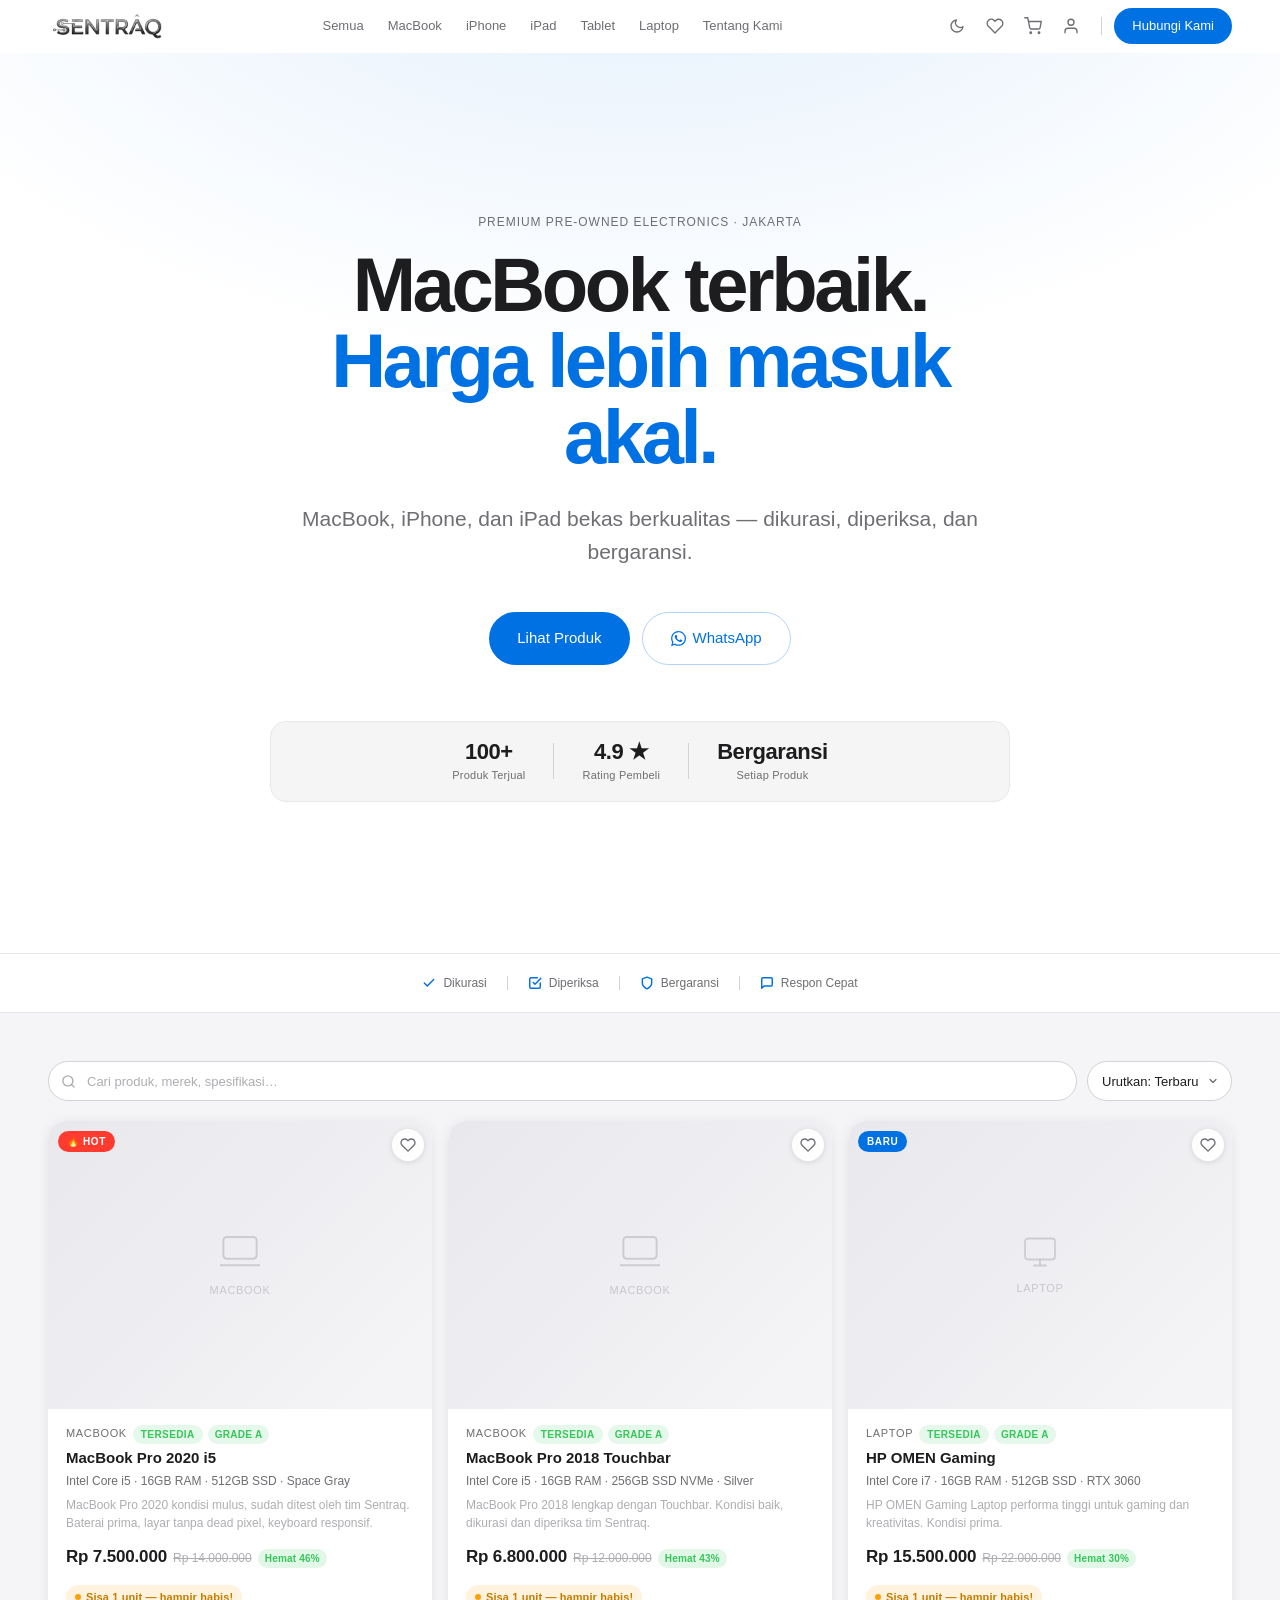
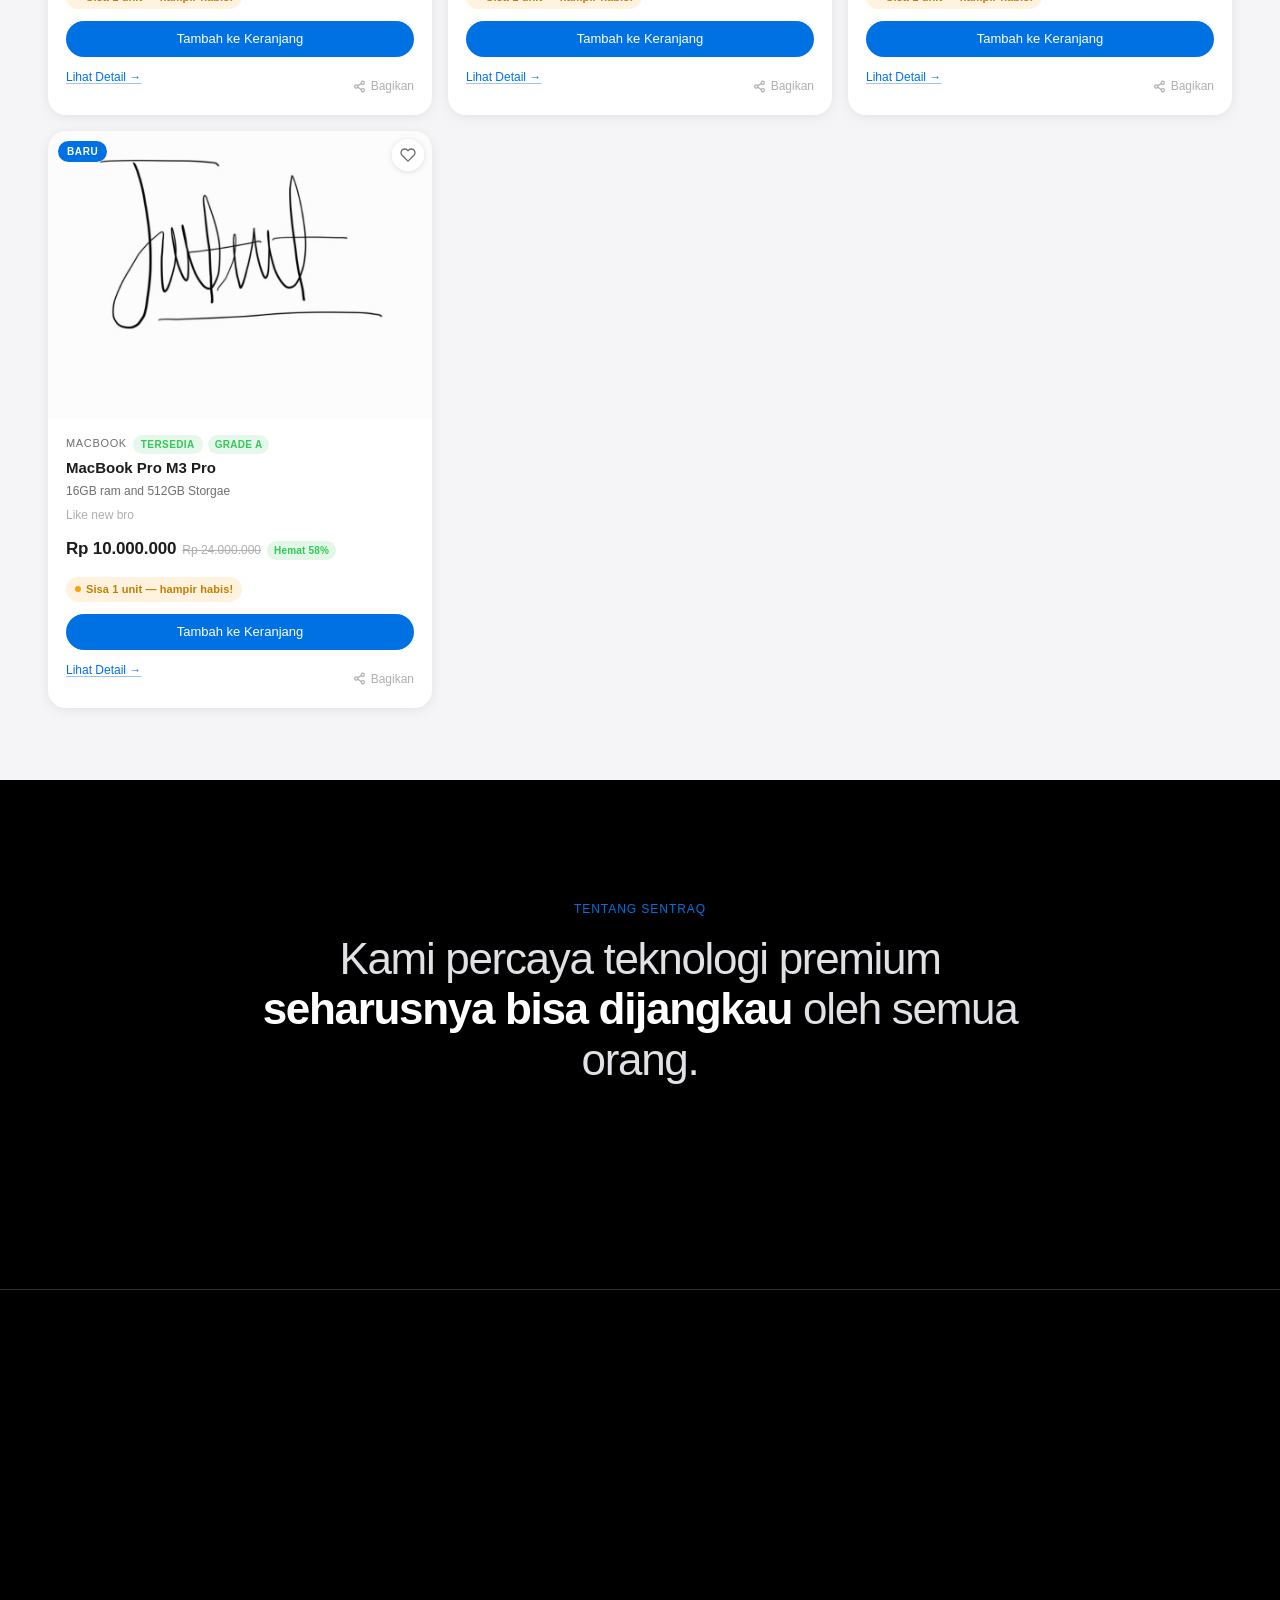
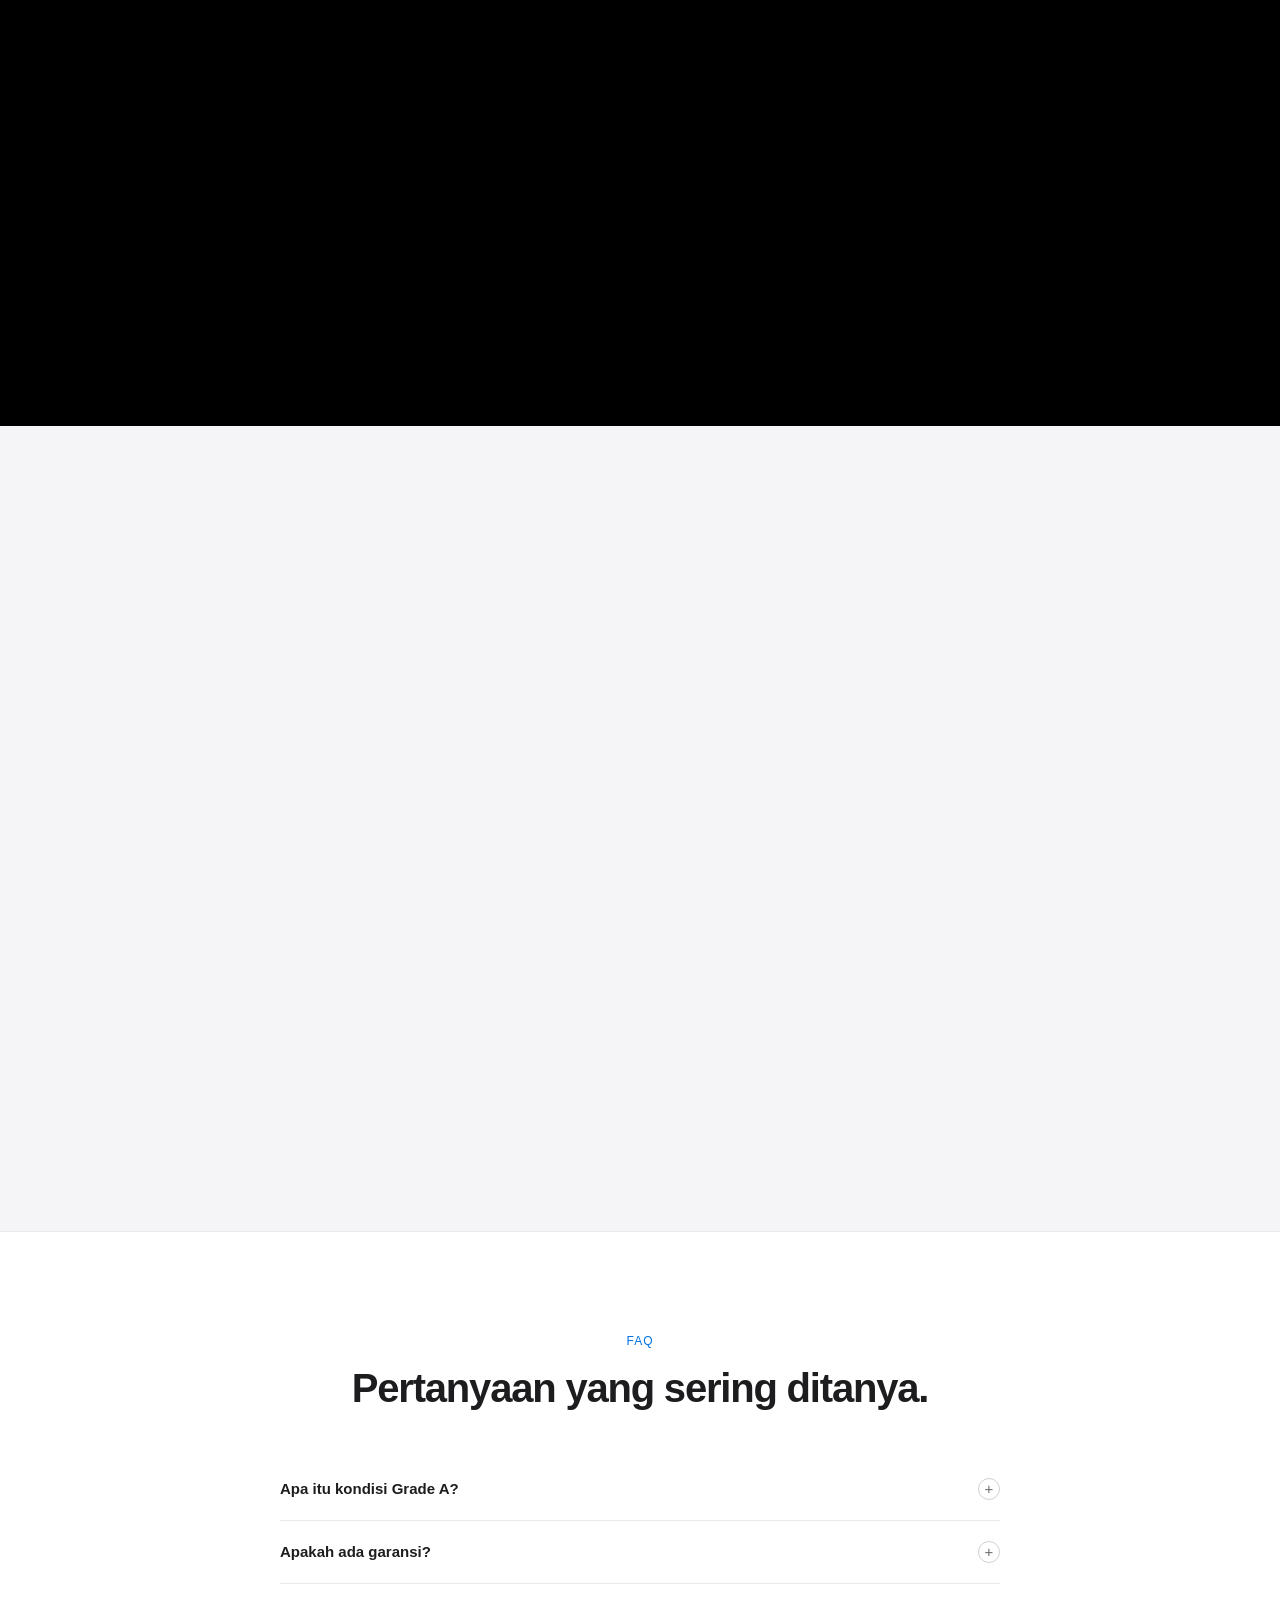
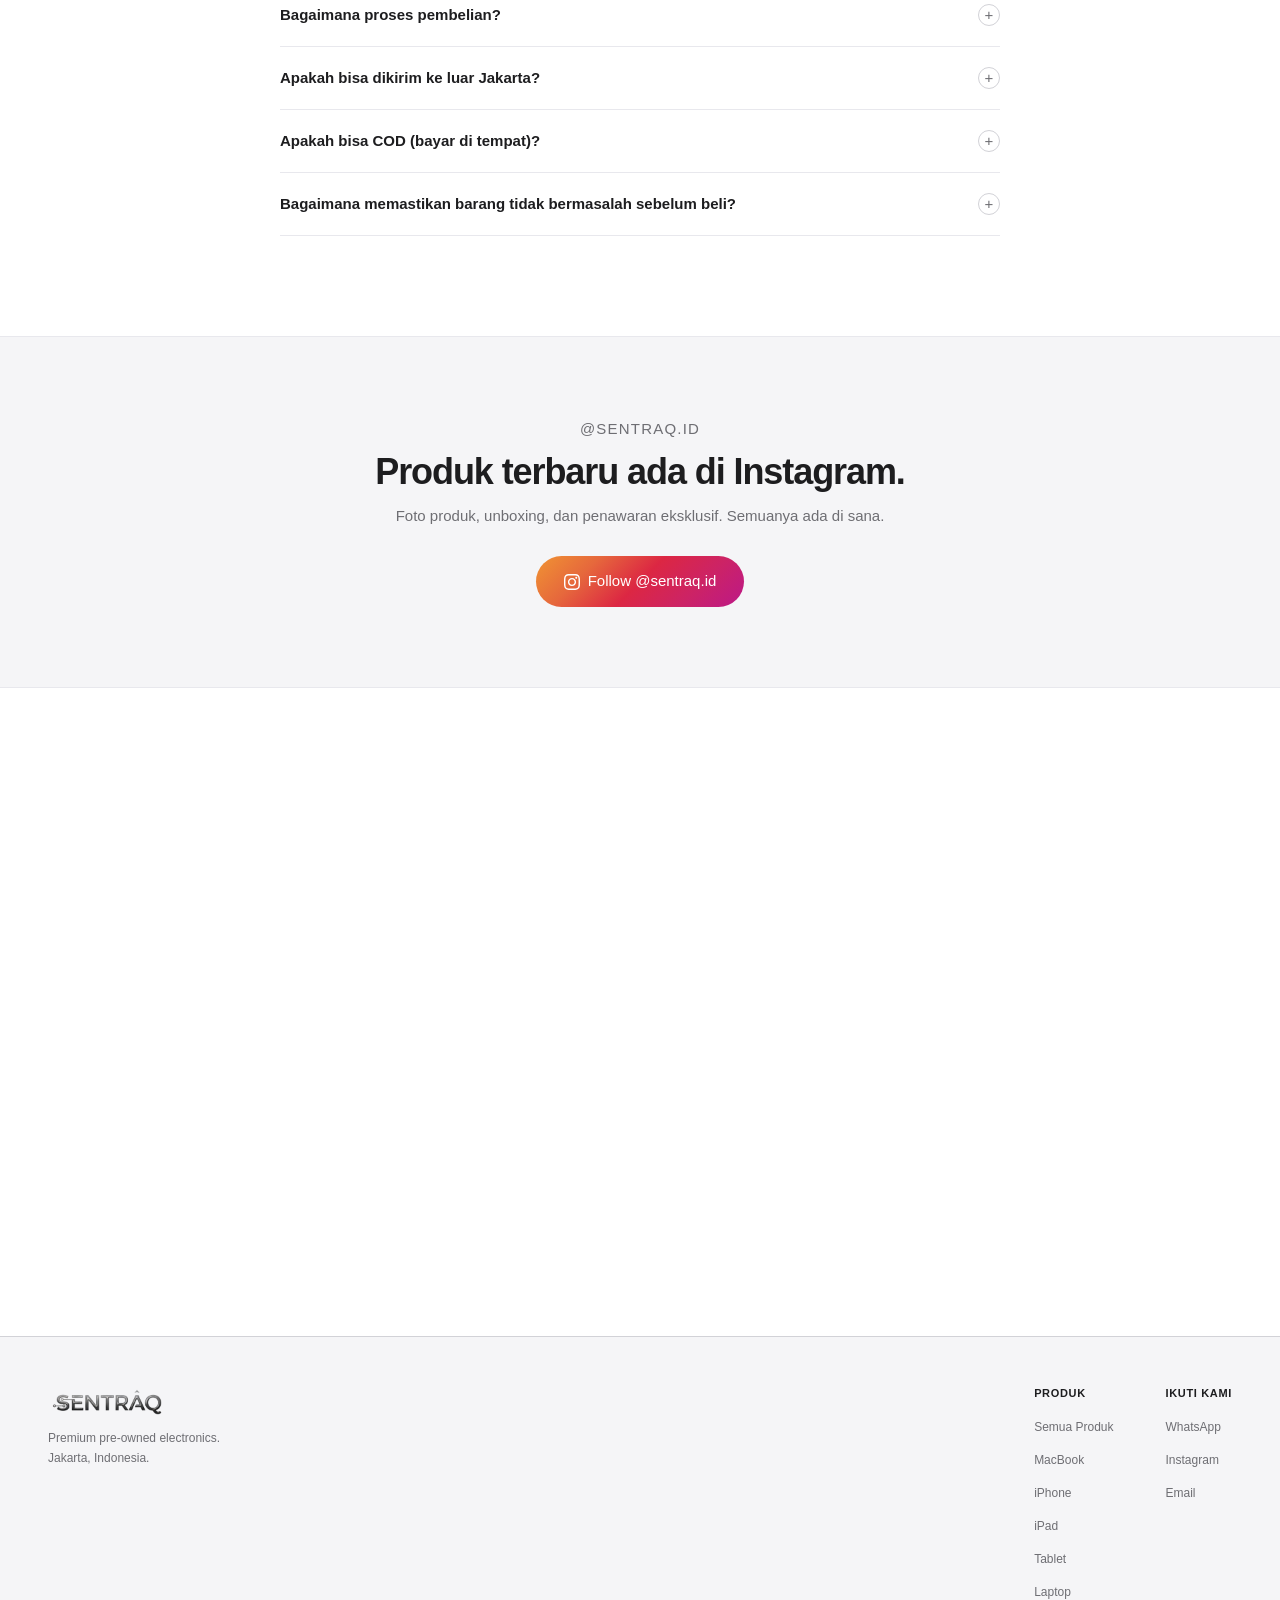
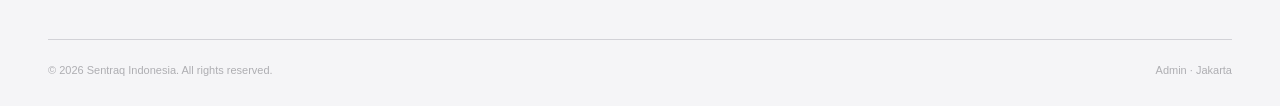
==== index.html @ f383649a "Redesign stock indicator as prominent pill badge with urgency text Co-Authored-By: Claude Sonnet 4.6" ====
<!DOCTYPE html>
<html lang="id">
<head>
  <meta charset="UTF-8">
  <meta name="viewport" content="width=device-width, initial-scale=1.0">
  <meta name="description" content="Sentraq: Premium Pre-Owned Electronics. MacBook, iPhone, iPad second berkualitas dengan garansi. Jakarta, Indonesia.">
  <meta name="keywords" content="laptop second, macbook bekas, iphone second, elektronik second, gadget bekas, sentraq">
  <meta name="author" content="Sentraq">
  <meta property="og:title" content="Sentraq: Premium Pre-Owned Electronics">
  <meta property="og:description" content="MacBook, iPhone, iPad second berkualitas, dikurasi, diperiksa, bergaransi.">
  <meta property="og:url" content="https://sentraq.github.io">
  <meta property="og:type" content="website">
  <meta property="og:image" content="https://sentraq.github.io/assets/og.svg">
  <meta property="og:image:type" content="image/svg+xml">
  <meta property="og:image:width" content="1200">
  <meta property="og:image:height" content="630">
  <meta property="og:locale" content="id_ID">
  <meta name="theme-color" content="#ffffff">
  <link rel="manifest" href="manifest.json">
  <meta name="mobile-web-app-capable" content="yes">
  <meta name="apple-mobile-web-app-capable" content="yes">
  <meta name="apple-mobile-web-app-status-bar-style" content="default">
  <meta name="apple-mobile-web-app-title" content="Sentraq">
  <link rel="apple-touch-icon" href="assets/images/logo-icon.png">
  <link rel="dns-prefetch" href="https://raw.githubusercontent.com">
  <title>Sentraq: Premium Pre-Owned Electronics</title>
  <link rel="icon" type="image/png" href="assets/images/logo-icon.png">
  <link rel="stylesheet" href="assets/css/style.css?v=13">
  <script type="module" src="assets/js/supabase.js"></script>
</head>
<body>

  <a href="#main" class="skip-link">Skip to main content</a>

  <!-- NAVBAR -->
  <header class="navbar" role="banner">
    <div class="navbar-inner">

      <!-- LEFT: Logo -->
      <a class="navbar-wordmark" href="#" aria-label="Sentraq">
        <img src="assets/images/logo-full.png" alt="Sentraq" class="navbar-logo-img">
      </a>

      <!-- CENTER: Navigation links -->
      <nav class="navbar-links" aria-label="Main navigation">
        <a href="#products" data-filter-nav="all">Semua</a>
        <a href="#products" data-filter-nav="macbook">MacBook</a>
        <a href="#products" data-filter-nav="iphone">iPhone</a>
        <a href="#products" data-filter-nav="ipad">iPad</a>
        <a href="#products" data-filter-nav="tablet">Tablet</a>
        <a href="#products" data-filter-nav="laptop">Laptop</a>
        <a href="#contact">Tentang Kami</a>
      </nav>

      <!-- RIGHT: Icon buttons + CTA -->
      <div class="navbar-actions">
        <!-- Dark mode toggle -->
        <button class="navbar-icon-btn theme-btn" id="theme-btn" aria-label="Mode gelap">
          <svg width="18" height="18" viewBox="0 0 24 24" fill="none" stroke="currentColor" stroke-width="1.8" stroke-linecap="round" stroke-linejoin="round" aria-hidden="true"><path d="M21 12.79A9 9 0 1 1 11.21 3 7 7 0 0 0 21 12.79z"/></svg>
        </button>
        <!-- Wishlist -->
        <button class="navbar-icon-btn wishlist-nav-btn" id="wishlist-nav-btn" aria-label="Wishlist">
          <svg width="18" height="18" viewBox="0 0 24 24" fill="none" stroke="currentColor" stroke-width="1.8" stroke-linecap="round" stroke-linejoin="round" aria-hidden="true"><path d="M20.84 4.61a5.5 5.5 0 0 0-7.78 0L12 5.67l-1.06-1.06a5.5 5.5 0 0 0-7.78 7.78l1.06 1.06L12 21.23l7.78-7.78 1.06-1.06a5.5 5.5 0 0 0 0-7.78z"/></svg>
          <span class="wishlist-nav-badge" id="wishlist-nav-badge" aria-live="polite" style="display:none">0</span>
        </button>
        <!-- Cart -->
        <button class="navbar-icon-btn cart-btn" id="cart-btn" aria-label="Keranjang belanja">
          <svg width="18" height="18" viewBox="0 0 24 24" fill="none" stroke="currentColor" stroke-width="1.8" stroke-linecap="round" stroke-linejoin="round" aria-hidden="true"><circle cx="9" cy="21" r="1"/><circle cx="20" cy="21" r="1"/><path d="M1 1h4l2.68 13.39a2 2 0 0 0 2 1.61h9.72a2 2 0 0 0 2-1.61L23 6H6"/></svg>
          <span class="cart-badge" id="cart-count" aria-live="polite" style="display:none">0</span>
        </button>
        <!-- Login / User -->
        <button class="navbar-icon-btn login-btn" id="login-btn" aria-label="Masuk / Akun">
          <svg width="18" height="18" viewBox="0 0 24 24" fill="none" stroke="currentColor" stroke-width="1.8" stroke-linecap="round" stroke-linejoin="round" aria-hidden="true"><path d="M20 21v-2a4 4 0 0 0-4-4H8a4 4 0 0 0-4 4v2"/><circle cx="12" cy="7" r="4"/></svg>
        </button>
        <button class="navbar-user-avatar" id="navbar-user-avatar" aria-label="Profil saya" style="display:none">
          <span id="navbar-user-initial">U</span>
        </button>
        <!-- Divider (desktop only) -->
        <div class="navbar-divider" aria-hidden="true"></div>
        <!-- CTA: far right (desktop only) -->
        <a href="https://wa.me/6285716577307?text=Halo%20Sentraq%2C%20saya%20ingin%20membeli%20atau%20menjual%20produk" class="btn btn-primary btn-sm navbar-cta" target="_blank" rel="noopener noreferrer">Hubungi Kami</a>
        <!-- Hamburger (mobile only) -->
        <button class="hamburger" id="hamburger-btn" aria-label="Buka menu" aria-expanded="false">
          <span></span><span></span><span></span>
        </button>
      </div>

    </div>

    <!-- Mobile nav (slides down on hamburger open) -->
    <nav class="mobile-nav" aria-label="Navigasi mobile">
      <a href="#products" data-filter-nav="all">Semua</a>
      <a href="#products" data-filter-nav="macbook">MacBook</a>
      <a href="#products" data-filter-nav="iphone">iPhone</a>
      <a href="#products" data-filter-nav="ipad">iPad</a>
      <a href="#products" data-filter-nav="tablet">Tablet</a>
      <a href="#products" data-filter-nav="laptop">Laptop</a>
      <a href="#contact">Tentang Kami</a>
      <a href="https://wa.me/6285716577307?text=Halo%20Sentraq%2C%20saya%20ingin%20membeli%20atau%20menjual%20produk" class="btn btn-primary btn-sm" target="_blank" rel="noopener noreferrer">Hubungi Kami</a>
    </nav>

  </header>

  <main id="main">

    <!-- HERO -->
    <section class="hero" aria-labelledby="hero-heading">
      <div class="hero-glow" aria-hidden="true"></div>
      <div class="hero-content">
        <p class="eyebrow reveal-up">Premium Pre-Owned Electronics &middot; Jakarta</p>
        <h1 id="hero-heading" class="hero-heading reveal-up">
          <span class="hero-cycle-word" id="hero-cycle-word">MacBook</span> terbaik.<br>
          <span class="accent">Harga lebih masuk akal.</span>
        </h1>
        <p class="hero-sub reveal-up">MacBook, iPhone, dan iPad bekas berkualitas &mdash; dikurasi, diperiksa, dan bergaransi.</p>
        <div class="hero-ctas reveal-up">
          <a href="#products" class="btn btn-primary">Lihat Produk</a>
          <a href="https://wa.me/6285716577307?text=Halo%20Sentraq%2C%20saya%20ingin%20membeli%20atau%20menjual%20produk" class="btn btn-ghost" target="_blank" rel="noopener noreferrer">
            <svg width="15" height="15" viewBox="0 0 24 24" fill="currentColor" aria-hidden="true"><path d="M17.472 14.382c-.297-.149-1.758-.867-2.03-.967-.273-.099-.471-.148-.67.15-.197.297-.767.966-.94 1.164-.173.199-.347.223-.644.075-.297-.15-1.255-.463-2.39-1.475-.883-.788-1.48-1.761-1.653-2.059-.173-.297-.018-.458.13-.606.134-.133.298-.347.446-.52.149-.174.198-.298.298-.497.099-.198.05-.371-.025-.52-.075-.149-.669-1.612-.916-2.207-.242-.579-.487-.5-.669-.51-.173-.008-.371-.01-.57-.01-.198 0-.52.074-.792.372-.272.297-1.04 1.016-1.04 2.479 0 1.462 1.065 2.875 1.213 3.074.149.198 2.096 3.2 5.077 4.487.709.306 1.262.489 1.694.625.712.227 1.36.195 1.871.118.571-.085 1.758-.719 2.006-1.413.248-.694.248-1.289.173-1.413-.074-.124-.272-.198-.57-.347m-5.421 7.403h-.004a9.87 9.87 0 01-5.031-1.378l-.361-.214-3.741.982.998-3.648-.235-.374a9.86 9.86 0 01-1.51-5.26c.001-5.45 4.436-9.884 9.888-9.884 2.64 0 5.122 1.03 6.988 2.898a9.825 9.825 0 012.893 6.994c-.003 5.45-4.437 9.884-9.885 9.884m8.413-18.297A11.815 11.815 0 0012.05 0C5.495 0 .16 5.335.157 11.892c0 2.096.547 4.142 1.588 5.945L.057 24l6.305-1.654a11.882 11.882 0 005.683 1.448h.005c6.554 0 11.89-5.335 11.893-11.893a11.821 11.821 0 00-3.48-8.413z"/></svg>
            WhatsApp
          </a>
        </div>
        <div class="hero-stats reveal-up" aria-label="Statistik toko">
          <div class="hero-stat"><strong>100+</strong><span>Produk Terjual</span></div>
          <div class="hero-stat-divider" aria-hidden="true"></div>
          <div class="hero-stat"><strong>4.9 ★</strong><span>Rating Pembeli</span></div>
          <div class="hero-stat-divider" aria-hidden="true"></div>
          <div class="hero-stat"><strong>Bergaransi</strong><span>Setiap Produk</span></div>
        </div>
      </div>
    </section>

    <!-- TRUST BAR -->
    <div class="trust-bar">
      <div class="trust-bar-inner">
        <div class="trust-item">
          <svg width="14" height="14" viewBox="0 0 24 24" fill="none" stroke="currentColor" stroke-width="2.5" stroke-linecap="round" stroke-linejoin="round" aria-hidden="true"><polyline points="20 6 9 17 4 12"/></svg>
          <span>Dikurasi</span>
        </div>
        <div class="trust-divider" aria-hidden="true"></div>
        <div class="trust-item">
          <svg width="14" height="14" viewBox="0 0 24 24" fill="none" stroke="currentColor" stroke-width="2.5" stroke-linecap="round" stroke-linejoin="round" aria-hidden="true"><path d="M9 11l3 3L22 4"/><path d="M21 12v7a2 2 0 01-2 2H5a2 2 0 01-2-2V5a2 2 0 012-2h11"/></svg>
          <span>Diperiksa</span>
        </div>
        <div class="trust-divider" aria-hidden="true"></div>
        <div class="trust-item">
          <svg width="14" height="14" viewBox="0 0 24 24" fill="none" stroke="currentColor" stroke-width="2.5" stroke-linecap="round" stroke-linejoin="round" aria-hidden="true"><path d="M12 22s8-4 8-10V5l-8-3-8 3v7c0 6 8 10 8 10z"/></svg>
          <span>Bergaransi</span>
        </div>
        <div class="trust-divider" aria-hidden="true"></div>
        <div class="trust-item">
          <svg width="14" height="14" viewBox="0 0 24 24" fill="none" stroke="currentColor" stroke-width="2.5" stroke-linecap="round" stroke-linejoin="round" aria-hidden="true"><path d="M21 15a2 2 0 01-2 2H7l-4 4V5a2 2 0 012-2h14a2 2 0 012 2z"/></svg>
          <span>Respon Cepat</span>
        </div>
      </div>
    </div>

    <!-- PRODUCT GRID -->
    <section id="products" class="products" aria-label="Daftar produk">
      <!-- SEARCH + SORT BAR -->
      <div class="search-sort-bar">
        <div class="search-wrap">
          <svg class="search-icon" width="15" height="15" viewBox="0 0 24 24" fill="none" stroke="currentColor" stroke-width="2.2" stroke-linecap="round" stroke-linejoin="round" aria-hidden="true"><circle cx="11" cy="11" r="8"/><line x1="21" y1="21" x2="16.65" y2="16.65"/></svg>
          <input type="search" id="product-search" class="search-input" placeholder="Cari produk, merek, spesifikasi…" autocomplete="off" aria-label="Cari produk">
          <button class="search-clear" id="search-clear" aria-label="Hapus pencarian" style="display:none">&times;</button>
        </div>
        <select class="sort-select" id="product-sort" aria-label="Urutkan produk">
          <option value="default">Urutkan: Terbaru</option>
          <option value="price-asc">Harga Termurah</option>
          <option value="price-desc">Harga Termahal</option>
          <option value="name-asc">Nama A–Z</option>
        </select>
      </div>

      <div class="filter-bar" id="filter-bar" role="group" aria-label="Filter produk">
        <button class="filter-pill filter-pill--active" data-filter="all">Semua</button>
        <button class="filter-pill" data-filter="macbook">MacBook</button>
        <button class="filter-pill" data-filter="iphone">iPhone</button>
        <button class="filter-pill" data-filter="ipad">iPad</button>
        <button class="filter-pill" data-filter="tablet">Tablet</button>
        <button class="filter-pill" data-filter="laptop">Laptop</button>
      </div>
      <div class="product-grid" id="product-grid">
        <div class="products-loading" id="products-loading" aria-live="polite">
          <div class="loading-spinner" aria-hidden="true"></div>
          <p>Memuat produk&hellip;</p>
        </div>
      </div>
      <div class="products-empty" id="products-empty" aria-live="polite">
        <div class="products-empty-icon" aria-hidden="true">
          <svg width="52" height="52" viewBox="0 0 24 24" fill="none" stroke="currentColor" stroke-width="1.2" stroke-linecap="round" stroke-linejoin="round">
            <path d="M21 16V8a2 2 0 0 0-1-1.73l-7-4a2 2 0 0 0-2 0l-7 4A2 2 0 0 0 3 8v8a2 2 0 0 0 1 1.73l7 4a2 2 0 0 0 2 0l7-4A2 2 0 0 0 21 16z"/>
            <polyline points="12 22 12 12"/><line x1="3.27" y1="6.96" x2="12" y2="12.01"/><line x1="20.73" y1="6.96" x2="12" y2="12.01"/>
          </svg>
        </div>
        <p class="products-empty-title" id="products-empty-title">Belum ada produk tersedia</p>
        <p class="products-empty-sub" id="products-empty-sub">Produk belum tersedia saat ini.<br>Silakan cek kembali nanti atau lihat kategori lain.</p>
        <button class="products-empty-reset" id="products-empty-reset">Lihat Semua Produk</button>
      </div>
    </section>

    <!-- BRAND STATEMENT -->
    <section class="brand-statement" aria-labelledby="statement-heading">
      <div class="brand-statement-inner">
        <p class="eyebrow eyebrow-accent reveal-up">Tentang Sentraq</p>
        <h2 id="statement-heading" class="statement-text reveal-up">
          Kami percaya teknologi premium
          <strong>seharusnya bisa dijangkau</strong>
          oleh semua orang.
        </h2>
        <p class="statement-sub reveal-up">
          Setiap produk yang kami jual telah melalui proses seleksi ketat &mdash;
          hanya yang terbaik yang layak disebut Sentraq.
        </p>
      </div>
    </section>

    <!-- FEATURES -->
    <section class="features" aria-labelledby="features-heading">
      <div class="features-inner">
        <p class="eyebrow eyebrow-accent reveal-up">Mengapa Sentraq</p>
        <h2 id="features-heading" class="features-heading reveal-up">Standar kami,<br>kepercayaan kamu.</h2>
        <div class="features-grid">
          <div class="feature-card reveal-up">
            <div class="feature-icon">
              <svg width="22" height="22" viewBox="0 0 24 24" fill="none" stroke="currentColor" stroke-width="1.5" stroke-linecap="round" stroke-linejoin="round" aria-hidden="true"><path d="M12 22s8-4 8-10V5l-8-3-8 3v7c0 6 8 10 8 10z"/></svg>
            </div>
            <h3 class="feature-title">Dikurasi Ketat</h3>
            <p class="feature-desc">Tidak semua produk lolos seleksi kami. Hanya yang memenuhi standar kualitas Sentraq yang layak dijual.</p>
          </div>
          <div class="feature-card reveal-up">
            <div class="feature-icon">
              <svg width="22" height="22" viewBox="0 0 24 24" fill="none" stroke="currentColor" stroke-width="1.5" stroke-linecap="round" stroke-linejoin="round" aria-hidden="true"><circle cx="11" cy="11" r="8"/><line x1="21" y1="21" x2="16.65" y2="16.65"/></svg>
            </div>
            <h3 class="feature-title">Diperiksa Tuntas</h3>
            <p class="feature-desc">Setiap perangkat diperiksa menyeluruh &mdash; layar, baterai, port, hingga performa sistem operasi.</p>
          </div>
          <div class="feature-card reveal-up">
            <div class="feature-icon">
              <svg width="22" height="22" viewBox="0 0 24 24" fill="none" stroke="currentColor" stroke-width="1.5" stroke-linecap="round" stroke-linejoin="round" aria-hidden="true"><path d="M21 15a2 2 0 01-2 2H7l-4 4V5a2 2 0 012-2h14a2 2 0 012 2z"/></svg>
            </div>
            <h3 class="feature-title">Garansi &amp; Support</h3>
            <p class="feature-desc">Setiap pembelian dilengkapi garansi toko. Tim kami siap membantu 7 hari seminggu via WhatsApp.</p>
          </div>
        </div>
      </div>
    </section>

    <!-- TESTIMONIALS -->
    <section class="testimonials" aria-labelledby="testimonials-heading">
      <div class="testimonials-inner">
        <p class="eyebrow eyebrow-accent reveal-up">Kata Mereka</p>
        <h2 id="testimonials-heading" class="reveal-up">Pembeli puas, kami bangga.</h2>
        <div class="testimonials-grid">
          <div class="testimonial-card reveal-up">
            <div class="testimonial-stars" aria-label="5 bintang">★★★★★</div>
            <p class="testimonial-text">"Beli MacBook Pro 2020, kondisi mulus banget! Baterai masih bagus, semua fungsi normal. Harganya jauh lebih terjangkau dibanding beli baru. Highly recommended!"</p>
            <div class="testimonial-meta">
              <div class="testimonial-avatar" aria-hidden="true">R</div>
              <div>
                <p class="testimonial-name">Rizky A.</p>
                <p class="testimonial-product">MacBook Pro 2020 · Jakarta</p>
              </div>
            </div>
          </div>
          <div class="testimonial-card reveal-up">
            <div class="testimonial-stars" aria-label="5 bintang">★★★★★</div>
            <p class="testimonial-text">"Awalnya ragu beli laptop bekas, tapi pelayanan Sentraq bikin saya yakin. Proses via WA cepet &amp; responsif. MacBook udah 3 bulan, gak ada masalah. 👍"</p>
            <div class="testimonial-meta">
              <div class="testimonial-avatar" aria-hidden="true">S</div>
              <div>
                <p class="testimonial-name">Siti N.</p>
                <p class="testimonial-product">MacBook Pro 2018 · Depok</p>
              </div>
            </div>
          </div>
          <div class="testimonial-card reveal-up">
            <div class="testimonial-stars" aria-label="5 bintang">★★★★★</div>
            <p class="testimonial-text">"HP OMEN-nya gila sih, performa gaming mantap! Grade A memang tidak bohong, fisik mulus, layar cerah. Worth banget buat harganya!"</p>
            <div class="testimonial-meta">
              <div class="testimonial-avatar" aria-hidden="true">D</div>
              <div>
                <p class="testimonial-name">Dimas P.</p>
                <p class="testimonial-product">HP OMEN RTX3060 · Bekasi</p>
              </div>
            </div>
          </div>
          <div class="testimonial-card reveal-up">
            <div class="testimonial-stars" aria-label="5 bintang">★★★★★</div>
            <p class="testimonial-text">"Service Sentraq oke banget! Fast response, jujur soal kondisi barang, dan aman. Paket dateng rapih. Pasti beli di sini lagi next time!"</p>
            <div class="testimonial-meta">
              <div class="testimonial-avatar" aria-hidden="true">A</div>
              <div>
                <p class="testimonial-name">Annisa R.</p>
                <p class="testimonial-product">MacBook Pro M3 Pro · Tangerang</p>
              </div>
            </div>
          </div>
        </div>
      </div>
    </section>

    <!-- FAQ -->
    <section class="faq" aria-labelledby="faq-heading">
      <div class="faq-inner">
        <p class="eyebrow eyebrow-accent reveal-up" style="text-align:center">FAQ</p>
        <h2 id="faq-heading" class="reveal-up">Pertanyaan yang sering ditanya.</h2>
        <div class="faq-list" id="faq-list" role="list">
          <div class="faq-item" role="listitem">
            <button class="faq-question" aria-expanded="false">
              Apa itu kondisi Grade A?
              <span class="faq-question-icon" aria-hidden="true">+</span>
            </button>
            <div class="faq-answer" role="region">
              <div class="faq-answer-inner">Grade A adalah standar tertinggi Sentraq. Produk dengan fisik mulus (goresan minimal tidak terlihat), semua fungsi berjalan normal, baterai prima (umumnya di atas 85% health), dan sudah melalui quality check ketat oleh tim kami.</div>
            </div>
          </div>
          <div class="faq-item" role="listitem">
            <button class="faq-question" aria-expanded="false">
              Apakah ada garansi?
              <span class="faq-question-icon" aria-hidden="true">+</span>
            </button>
            <div class="faq-answer" role="region">
              <div class="faq-answer-inner">Ya! Setiap produk disertai garansi toko Sentraq. Jika ada kendala dalam 30 hari pertama yang disebabkan oleh produk (bukan kerusakan pengguna), kami siap bantu: mulai dari perbaikan, penggantian, hingga refund sesuai kondisi.</div>
            </div>
          </div>
          <div class="faq-item" role="listitem">
            <button class="faq-question" aria-expanded="false">
              Bagaimana proses pembelian?
              <span class="faq-question-icon" aria-hidden="true">+</span>
            </button>
            <div class="faq-answer" role="region">
              <div class="faq-answer-inner">Sangat mudah: pilih produk → klik "Pesan via WhatsApp" → kami konfirmasi ketersediaan & kirimkan foto/video detail produk → setuju harga & ongkir → transfer & barang dikirim. Rata-rata proses selesai dalam 1–2 hari kerja.</div>
            </div>
          </div>
          <div class="faq-item" role="listitem">
            <button class="faq-question" aria-expanded="false">
              Apakah bisa dikirim ke luar Jakarta?
              <span class="faq-question-icon" aria-hidden="true">+</span>
            </button>
            <div class="faq-answer" role="region">
              <div class="faq-answer-inner">Tentu! Kami melayani pengiriman ke seluruh Indonesia via JNE, J&T, SiCepat, dan ekspedisi terpercaya lainnya. Barang dikemas ekstra aman menggunakan bubble wrap dan kardus tebal. Ongkir ditanggung pembeli.</div>
            </div>
          </div>
          <div class="faq-item" role="listitem">
            <button class="faq-question" aria-expanded="false">
              Apakah bisa COD (bayar di tempat)?
              <span class="faq-question-icon" aria-hidden="true">+</span>
            </button>
            <div class="faq-answer" role="region">
              <div class="faq-answer-inner">Untuk wilayah Jakarta Selatan dan sekitarnya, COD bisa diatur. Hubungi kami via WhatsApp lebih dulu untuk konfirmasi lokasi dan ketersediaan jadwal. Di luar area tersebut, pembayaran dilakukan via transfer bank atau e-wallet.</div>
            </div>
          </div>
          <div class="faq-item" role="listitem">
            <button class="faq-question" aria-expanded="false">
              Bagaimana memastikan barang tidak bermasalah sebelum beli?
              <span class="faq-question-icon" aria-hidden="true">+</span>
            </button>
            <div class="faq-answer" role="region">
              <div class="faq-answer-inner">Kami transparan soal kondisi barang. Sebelum transaksi, kami bersedia kirimkan foto dan video detail termasuk tes baterai, layar, keyboard, port, dan performa. Kalau ada yang perlu dicek, tinggal minta via WhatsApp.</div>
            </div>
          </div>
        </div>
      </div>
    </section>

    <!-- INSTAGRAM -->
    <section class="instagram-section" aria-label="Instagram Sentraq">
      <div class="instagram-inner reveal-up">
<p class="eyebrow">@sentraq.id</p>
        <h2>Produk terbaru ada di Instagram.</h2>
        <p>Foto produk, unboxing, dan penawaran eksklusif. Semuanya ada di sana.</p>
        <a href="https://instagram.com/sentraq.id" class="btn instagram-btn" target="_blank" rel="noopener noreferrer">
          <svg width="16" height="16" viewBox="0 0 24 24" fill="currentColor" aria-hidden="true"><path d="M12 2.163c3.204 0 3.584.012 4.85.07 3.252.148 4.771 1.691 4.919 4.919.058 1.265.069 1.645.069 4.849 0 3.205-.012 3.584-.069 4.849-.149 3.225-1.664 4.771-4.919 4.919-1.266.058-1.644.07-4.85.07-3.204 0-3.584-.012-4.849-.07-3.26-.149-4.771-1.699-4.919-4.92-.058-1.265-.07-1.644-.07-4.849 0-3.204.013-3.583.07-4.849.149-3.227 1.664-4.771 4.919-4.919 1.266-.057 1.645-.069 4.849-.069zm0-2.163c-3.259 0-3.667.014-4.947.072-4.358.2-6.78 2.618-6.98 6.98-.059 1.281-.073 1.689-.073 4.948 0 3.259.014 3.668.072 4.948.2 4.358 2.618 6.78 6.98 6.98 1.281.058 1.689.072 4.948.072 3.259 0 3.668-.014 4.948-.072 4.354-.2 6.782-2.618 6.979-6.98.059-1.28.073-1.689.073-4.948 0-3.259-.014-3.667-.072-4.947-.196-4.354-2.617-6.78-6.979-6.98-1.281-.059-1.69-.073-4.949-.073zm0 5.838c-3.403 0-6.162 2.759-6.162 6.162s2.759 6.163 6.162 6.163 6.162-2.759 6.162-6.163c0-3.403-2.759-6.162-6.162-6.162zm0 10.162c-2.209 0-4-1.79-4-4 0-2.209 1.791-4 4-4s4 1.791 4 4c0 2.21-1.791 4-4 4zm6.406-11.845c-.796 0-1.441.645-1.441 1.44s.645 1.44 1.441 1.44c.795 0 1.439-.645 1.439-1.44s-.644-1.44-1.439-1.44z"/></svg>
          Follow @sentraq.id
        </a>
      </div>
    </section>

    <!-- CONTACT -->
    <section id="contact" class="contact" aria-labelledby="contact-heading">
      <div class="contact-inner">
        <p class="eyebrow reveal-up">Hubungi Kami &middot; Get in Touch</p>
        <h2 id="contact-heading" class="reveal-up">Siap membantu kamu.</h2>
        <p class="contact-sub reveal-up">Tanya produk, harga, atau kondisi barang &mdash; kami respon cepat.</p>
        <div class="contact-cards">
          <a class="contact-card reveal-up" href="https://wa.me/6285716577307?text=Halo%20Sentraq%2C%20saya%20ingin%20membeli%20atau%20menjual%20produk" target="_blank" rel="noopener noreferrer" aria-label="Hubungi via WhatsApp">
            <div class="contact-icon contact-icon--whatsapp" aria-hidden="true">
              <svg width="22" height="22" viewBox="0 0 24 24" fill="white"><path d="M17.472 14.382c-.297-.149-1.758-.867-2.03-.967-.273-.099-.471-.148-.67.15-.197.297-.767.966-.94 1.164-.173.199-.347.223-.644.075-.297-.15-1.255-.463-2.39-1.475-.883-.788-1.48-1.761-1.653-2.059-.173-.297-.018-.458.13-.606.134-.133.298-.347.446-.52.149-.174.198-.298.298-.497.099-.198.05-.371-.025-.52-.075-.149-.669-1.612-.916-2.207-.242-.579-.487-.5-.669-.51-.173-.008-.371-.01-.57-.01-.198 0-.52.074-.792.372-.272.297-1.04 1.016-1.04 2.479 0 1.462 1.065 2.875 1.213 3.074.149.198 2.096 3.2 5.077 4.487.709.306 1.262.489 1.694.625.712.227 1.36.195 1.871.118.571-.085 1.758-.719 2.006-1.413.248-.694.248-1.289.173-1.413-.074-.124-.272-.198-.57-.347m-5.421 7.403h-.004a9.87 9.87 0 01-5.031-1.378l-.361-.214-3.741.982.998-3.648-.235-.374a9.86 9.86 0 01-1.51-5.26c.001-5.45 4.436-9.884 9.888-9.884 2.64 0 5.122 1.03 6.988 2.898a9.825 9.825 0 012.893 6.994c-.003 5.45-4.437 9.884-9.885 9.884m8.413-18.297A11.815 11.815 0 0012.05 0C5.495 0 .16 5.335.157 11.892c0 2.096.547 4.142 1.588 5.945L.057 24l6.305-1.654a11.882 11.882 0 005.683 1.448h.005c6.554 0 11.89-5.335 11.893-11.893a11.821 11.821 0 00-3.48-8.413z"/></svg>
            </div>
            <h3 class="contact-name">WhatsApp</h3>
            <p class="contact-detail">+62 857-1657-7307</p>
            <span class="btn btn-primary btn-sm">Chat Sekarang</span>
          </a>
          <a class="contact-card reveal-up" href="https://instagram.com/sentraq.id" target="_blank" rel="noopener noreferrer" aria-label="Ikuti di Instagram">
            <div class="contact-icon contact-icon--instagram" aria-hidden="true">
              <svg width="22" height="22" viewBox="0 0 24 24" fill="white"><path d="M12 2.163c3.204 0 3.584.012 4.85.07 3.252.148 4.771 1.691 4.919 4.919.058 1.265.069 1.645.069 4.849 0 3.205-.012 3.584-.069 4.849-.149 3.225-1.664 4.771-4.919 4.919-1.266.058-1.644.07-4.85.07-3.204 0-3.584-.012-4.849-.07-3.26-.149-4.771-1.699-4.919-4.92-.058-1.265-.07-1.644-.07-4.849 0-3.204.013-3.583.07-4.849.149-3.227 1.664-4.771 4.919-4.919 1.266-.057 1.645-.069 4.849-.069zm0-2.163c-3.259 0-3.667.014-4.947.072-4.358.2-6.78 2.618-6.98 6.98-.059 1.281-.073 1.689-.073 4.948 0 3.259.014 3.668.072 4.948.2 4.358 2.618 6.78 6.98 6.98 1.281.058 1.689.072 4.948.072 3.259 0 3.668-.014 4.948-.072 4.354-.2 6.782-2.618 6.979-6.98.059-1.28.073-1.689.073-4.948 0-3.259-.014-3.667-.072-4.947-.196-4.354-2.617-6.78-6.979-6.98-1.281-.059-1.69-.073-4.949-.073zm0 5.838c-3.403 0-6.162 2.759-6.162 6.162s2.759 6.163 6.162 6.163 6.162-2.759 6.162-6.163c0-3.403-2.759-6.162-6.162-6.162zm0 10.162c-2.209 0-4-1.79-4-4 0-2.209 1.791-4 4-4s4 1.791 4 4c0 2.21-1.791 4-4 4zm6.406-11.845c-.796 0-1.441.645-1.441 1.44s.645 1.44 1.441 1.44c.795 0 1.439-.645 1.439-1.44s-.644-1.44-1.439-1.44z"/></svg>
            </div>
            <h3 class="contact-name">Instagram</h3>
            <p class="contact-detail">@sentraq.id</p>
            <span class="btn btn-primary btn-sm">Follow</span>
          </a>
          <a class="contact-card reveal-up" href="mailto:sentraq3@gmail.com" aria-label="Kirim email">
            <div class="contact-icon contact-icon--email" aria-hidden="true">
              <svg width="22" height="22" viewBox="0 0 24 24" fill="white"><path d="M20 4H4c-1.1 0-2 .9-2 2v12c0 1.1.9 2 2 2h16c1.1 0 2-.9 2-2V6c0-1.1-.9-2-2-2zm0 4l-8 5-8-5V6l8 5 8-5v2z"/></svg>
            </div>
            <h3 class="contact-name">Email</h3>
            <p class="contact-detail">sentraq3@gmail.com</p>
            <span class="btn btn-primary btn-sm">Kirim Email</span>
          </a>
        </div>
        <p class="contact-hours reveal-up">Senin&ndash;Jumat, 09.00&ndash;17.00 WIB &middot; Mon&ndash;Fri, 9AM&ndash;5PM Jakarta</p>
      </div>
    </section>

  </main>

  <!-- FOOTER -->
  <footer class="footer" role="contentinfo">
    <div class="footer-inner">
      <div class="footer-top">
        <div class="footer-brand">
          <img src="assets/images/logo-full.png" alt="Sentraq" class="footer-logo-img">
          <p class="footer-desc">Premium pre-owned electronics.<br>Jakarta, Indonesia.</p>
        </div>
        <div class="footer-links">
          <div class="footer-col">
            <p class="footer-col-label">Produk</p>
            <ul>
              <li><a href="#products" data-filter-nav="all">Semua Produk</a></li>
              <li><a href="#products" data-filter-nav="macbook">MacBook</a></li>
              <li><a href="#products" data-filter-nav="iphone">iPhone</a></li>
              <li><a href="#products" data-filter-nav="ipad">iPad</a></li>
              <li><a href="#products" data-filter-nav="tablet">Tablet</a></li>
              <li><a href="#products" data-filter-nav="laptop">Laptop</a></li>
            </ul>
          </div>
          <div class="footer-col">
            <p class="footer-col-label">Ikuti Kami</p>
            <ul>
              <li><a href="https://wa.me/6285716577307?text=Halo%20Sentraq%2C%20saya%20ingin%20membeli%20atau%20menjual%20produk" target="_blank" rel="noopener noreferrer">WhatsApp</a></li>
              <li><a href="https://instagram.com/sentraq.id" target="_blank" rel="noopener noreferrer">Instagram</a></li>
              <li><a href="mailto:sentraq3@gmail.com">Email</a></li>
            </ul>
          </div>
        </div>
      </div>
      <div class="footer-bottom">
        <p class="footer-copy">&copy; <span class="footer-year"></span> Sentraq Indonesia. All rights reserved.</p>
        <p class="footer-copy"><a href="admin.html" class="footer-admin-link">Admin</a> &middot; Jakarta</p>
      </div>
    </div>
  </footer>

  <!-- WHATSAPP FAB -->
  <a href="https://wa.me/6285716577307?text=Halo%20Sentraq%2C%20saya%20ingin%20membeli%20atau%20menjual%20produk" class="whatsapp-fab" target="_blank" rel="noopener noreferrer" aria-label="Hubungi via WhatsApp">
    <svg width="26" height="26" viewBox="0 0 24 24" fill="white" aria-hidden="true"><path d="M17.472 14.382c-.297-.149-1.758-.867-2.03-.967-.273-.099-.471-.148-.67.15-.197.297-.767.966-.94 1.164-.173.199-.347.223-.644.075-.297-.15-1.255-.463-2.39-1.475-.883-.788-1.48-1.761-1.653-2.059-.173-.297-.018-.458.13-.606.134-.133.298-.347.446-.52.149-.174.198-.298.298-.497.099-.198.05-.371-.025-.52-.075-.149-.669-1.612-.916-2.207-.242-.579-.487-.5-.669-.51-.173-.008-.371-.01-.57-.01-.198 0-.52.074-.792.372-.272.297-1.04 1.016-1.04 2.479 0 1.462 1.065 2.875 1.213 3.074.149.198 2.096 3.2 5.077 4.487.709.306 1.262.489 1.694.625.712.227 1.36.195 1.871.118.571-.085 1.758-.719 2.006-1.413.248-.694.248-1.289.173-1.413-.074-.124-.272-.198-.57-.347m-5.421 7.403h-.004a9.87 9.87 0 01-5.031-1.378l-.361-.214-3.741.982.998-3.648-.235-.374a9.86 9.86 0 01-1.51-5.26c.001-5.45 4.436-9.884 9.888-9.884 2.64 0 5.122 1.03 6.988 2.898a9.825 9.825 0 012.893 6.994c-.003 5.45-4.437 9.884-9.885 9.884m8.413-18.297A11.815 11.815 0 0012.05 0C5.495 0 .16 5.335.157 11.892c0 2.096.547 4.142 1.588 5.945L.057 24l6.305-1.654a11.882 11.882 0 005.683 1.448h.005c6.554 0 11.89-5.335 11.893-11.893a11.821 11.821 0 00-3.48-8.413z"/></svg>
  </a>

  <!-- MINI CART POPUP -->
  <div class="cart-popup" id="cart-drawer" role="dialog" aria-modal="true" aria-label="Keranjang belanja">
    <div class="cart-popup-arrow" aria-hidden="true"></div>
    <div class="cart-popup-header">
      <span class="cart-popup-title">Keranjang</span>
      <button class="cart-close" id="cart-close" aria-label="Tutup keranjang">&times;</button>
    </div>
    <div class="cart-items" id="cart-items">
      <div class="cart-empty" id="cart-empty">
        <svg width="32" height="32" viewBox="0 0 24 24" fill="none" stroke="currentColor" stroke-width="1.4" stroke-linecap="round" stroke-linejoin="round" aria-hidden="true"><circle cx="9" cy="21" r="1"/><circle cx="20" cy="21" r="1"/><path d="M1 1h4l2.68 13.39a2 2 0 0 0 2 1.61h9.72a2 2 0 0 0 2-1.61L23 6H6"/></svg>
        <p>Keranjang masih kosong</p>
        <a href="#products" class="btn btn-primary btn-sm cart-empty-cta" id="cart-empty-cta">Lihat Produk</a>
      </div>
    </div>
    <div class="cart-footer" id="cart-footer" style="display:none">
      <div class="cart-total-row">
        <span>Total</span>
        <span class="cart-total-price" id="cart-total-price">Rp 0</span>
      </div>
      <a class="btn btn-primary btn-full cart-wa-btn" id="cart-wa-btn" href="#" target="whatsapp" rel="noopener noreferrer">
        <svg width="14" height="14" viewBox="0 0 24 24" fill="currentColor" aria-hidden="true"><path d="M17.472 14.382c-.297-.149-1.758-.867-2.03-.967-.273-.099-.471-.148-.67.15-.197.297-.767.966-.94 1.164-.173.199-.347.223-.644.075-.297-.15-1.255-.463-2.39-1.475-.883-.788-1.48-1.761-1.653-2.059-.173-.297-.018-.458.13-.606.134-.133.298-.347.446-.52.149-.174.198-.298.298-.497.099-.198.05-.371-.025-.52-.075-.149-.669-1.612-.916-2.207-.242-.579-.487-.5-.669-.51-.173-.008-.371-.01-.57-.01-.198 0-.52.074-.792.372-.272.297-1.04 1.016-1.04 2.479 0 1.462 1.065 2.875 1.213 3.074.149.198 2.096 3.2 5.077 4.487.709.306 1.262.489 1.694.625.712.227 1.36.195 1.871.118.571-.085 1.758-.719 2.006-1.413.248-.694.248-1.289.173-1.413-.074-.124-.272-.198-.57-.347m-5.421 7.403h-.004a9.87 9.87 0 01-5.031-1.378l-.361-.214-3.741.982.998-3.648-.235-.374a9.86 9.86 0 01-1.51-5.26c.001-5.45 4.436-9.884 9.888-9.884 2.64 0 5.122 1.03 6.988 2.898a9.825 9.825 0 012.893 6.994c-.003 5.45-4.437 9.884-9.885 9.884m8.413-18.297A11.815 11.815 0 0012.05 0C5.495 0 .16 5.335.157 11.892c0 2.096.547 4.142 1.588 5.945L.057 24l6.305-1.654a11.882 11.882 0 005.683 1.448h.005c6.554 0 11.89-5.335 11.893-11.893a11.821 11.821 0 00-3.48-8.413z"/></svg>
        Pesan via WhatsApp
      </a>
    </div>
  </div>

  <!-- TOAST -->
  <div class="toast" id="toast" aria-live="polite"></div>

  <!-- BACK TO TOP -->
  <button class="back-to-top" id="back-to-top" aria-label="Kembali ke atas">
    <svg width="16" height="16" viewBox="0 0 24 24" fill="none" stroke="currentColor" stroke-width="2.5" stroke-linecap="round" stroke-linejoin="round" aria-hidden="true"><polyline points="18 15 12 9 6 15"/></svg>
  </button>

  <!-- PRODUCT DETAIL MODAL -->
  <div class="product-modal" id="product-modal" role="dialog" aria-modal="true" aria-label="Detail produk">
    <div class="product-modal-overlay" id="product-modal-overlay"></div>
    <div class="product-modal-box" id="product-modal-box">
      <button class="product-modal-close" id="product-modal-close" aria-label="Tutup detail produk">&times;</button>
      <div class="product-modal-content" id="product-modal-content"></div>
    </div>
  </div>

  <!-- WISHLIST PANEL -->
  <div class="wishlist-popup" id="wishlist-panel" role="dialog" aria-modal="true" aria-label="Wishlist saya">
    <div class="wishlist-popup-arrow" aria-hidden="true"></div>
    <div class="cart-popup-header">
      <span class="cart-popup-title">Wishlist</span>
      <button class="cart-close" id="wishlist-close" aria-label="Tutup wishlist">&times;</button>
    </div>
    <div class="cart-items" id="wishlist-items"></div>
  </div>

  <!-- AUTH MODAL -->
  <div class="auth-modal" id="auth-modal" role="dialog" aria-modal="true" aria-label="Masuk atau daftar">
    <div class="product-modal-overlay" id="auth-modal-overlay"></div>
    <div class="auth-modal-box">
      <button class="product-modal-close" id="auth-modal-close" aria-label="Tutup">&times;</button>
      <div class="auth-modal-inner">
        <img src="assets/images/logo-full.png" alt="Sentraq" class="auth-logo-img">

        <!-- Tabs (shown when not logged in) -->
        <div class="auth-tabs-wrap" id="auth-tabs-wrap">
          <div class="auth-tabs" role="tablist">
            <button class="auth-tab active" data-tab="login" role="tab">Masuk</button>
            <button class="auth-tab" data-tab="register" role="tab">Daftar</button>
          </div>

          <!-- Login form -->
          <form class="auth-form" id="auth-form-login" novalidate>
            <p class="auth-error" id="auth-error-login" style="display:none"></p>
            <div class="auth-field">
              <label for="login-email">Email</label>
              <input type="email" id="login-email" name="email" placeholder="email@kamu.com" required autocomplete="email">
            </div>
            <div class="auth-field">
              <label for="login-password">Password</label>
              <input type="password" id="login-password" name="password" placeholder="Password" required autocomplete="current-password">
            </div>
            <button class="btn btn-primary btn-full" type="submit">Masuk</button>
          </form>

          <!-- Register form -->
          <form class="auth-form" id="auth-form-register" style="display:none" novalidate>
            <p class="auth-error" id="auth-error-register" style="display:none"></p>
            <div class="auth-field">
              <label for="reg-name">Nama</label>
              <input type="text" id="reg-name" name="name" placeholder="Nama lengkap" required autocomplete="name">
            </div>
            <div class="auth-field">
              <label for="reg-email">Email</label>
              <input type="email" id="reg-email" name="email" placeholder="email@kamu.com" required autocomplete="email">
            </div>
            <div class="auth-field">
              <label for="reg-password">Password</label>
              <input type="password" id="reg-password" name="password" placeholder="Minimal 6 karakter" required minlength="6" autocomplete="new-password">
            </div>
            <button class="btn btn-primary btn-full" type="submit">Buat Akun</button>
          </form>
        </div>

        <!-- Logged-in state -->
        <div class="auth-loggedin" id="auth-loggedin" style="display:none">
          <div class="auth-avatar-big" id="auth-avatar-big">U</div>
          <p class="auth-username" id="auth-username">Pengguna</p>
          <p class="auth-useremail" id="auth-useremail"></p>
          <button class="btn btn-secondary btn-full" id="logout-btn">Keluar</button>
        </div>
      </div>
    </div>
  </div>

  <script src="assets/js/script.js?v=12"></script>

  <!-- Image Lightbox -->
  <div id="img-lightbox" role="dialog" aria-modal="true" aria-label="Lightbox foto">
    <div class="lb-inner">
      <img class="lb-img" src="" alt="Foto produk">
    </div>
    <button class="lb-close" aria-label="Tutup">&times;</button>
    <button class="lb-arrow lb-prev" aria-label="Foto sebelumnya">&#8249;</button>
    <button class="lb-arrow lb-next" aria-label="Foto berikutnya">&#8250;</button>
    <div class="lb-counter"></div>
  </div>
</body>
</html>
---- assets/css/style.css ----
/* ===== TOKENS ===== */
:root {
  --bg:             #ffffff;
  --bg-2:           #f5f5f7;
  --bg-3:           #e8e8ed;
  --bg-dark:        #000000;
  --bg-card-dark:   #1c1c1e;
  --text:           #1d1d1f;
  --text-2:         #6e6e73;
  --text-3:         #aeaeb2;
  --text-light:     #f5f5f7;
  --text-light-2:   #a1a1a6;
  --accent:         #0071e3;
  --accent-h:       #0077ed;
  --accent-a:       #006edb;
  --border:         #d2d2d7;
  --border-light:   #e8e8ed;
  --border-dark:    #2d2d2f;
  --shadow-sm:      0 2px 12px rgba(0,0,0,0.08);
  --shadow-md:      0 8px 32px rgba(0,0,0,0.13);
  --shadow-lg:      0 24px 64px rgba(0,0,0,0.18);
  --r:              18px;
  --r-pill:         980px;
}

/* ===== RESET ===== */
*, *::before, *::after { margin:0; padding:0; box-sizing:border-box; }

html {
  scroll-behavior: smooth;
  font-size: 100%;
  -webkit-text-size-adjust: 100%;
}

body {
  font-family: -apple-system, BlinkMacSystemFont, "SF Pro Display", "SF Pro Text",
               "Helvetica Neue", Arial, sans-serif;
  background: var(--bg);
  color: var(--text);
  line-height: 1.5;
  overflow-x: hidden;
  overscroll-behavior-y: contain;
  -webkit-font-smoothing: antialiased;
  -moz-osx-font-smoothing: grayscale;
}

img { display: block; max-width: 100%; }
a { color: inherit; text-decoration: none; }
button { font-family: inherit; cursor: pointer; }
ul, ol { list-style: none; }

/* ===== FOCUS ===== */
:focus-visible {
  outline: 3px solid var(--accent);
  outline-offset: 2px;
  border-radius: 4px;
}

/* ===== REDUCED MOTION ===== */
@media (prefers-reduced-motion: reduce) {
  *, *::before, *::after { transition-duration: 0.01ms !important; animation-duration: 0.01ms !important; }
  html { scroll-behavior: auto; }
}

/* ===== SKIP LINK ===== */
.skip-link {
  position: absolute; top: -40px; left: 0;
  background: var(--accent); color: #fff;
  padding: 8px 16px; font-size: 14px; font-weight: 500;
  z-index: 9999; border-radius: 0 0 8px 0;
  transition: top 0.2s;
}
.skip-link:focus { top: 0; }

/* ===== BUTTONS ===== */
.btn {
  display: inline-flex; align-items: center; justify-content: center; gap: 7px;
  border-radius: var(--r-pill);
  font-family: inherit; font-size: 15px; font-weight: 500;
  text-decoration: none; cursor: pointer; border: none;
  transition: background 0.15s ease, opacity 0.15s ease, transform 0.15s ease, box-shadow 0.15s ease;
  padding: 14px 28px;
  white-space: nowrap;
  min-height: 44px;
}
.btn:active { transform: scale(0.97); }

.btn-primary { background: var(--accent); color: #fff; }
.btn-primary:hover { background: var(--accent-h); }
.btn-primary:active { background: var(--accent-a); }

.btn-ghost {
  background: transparent;
  color: var(--accent);
  border: 1.5px solid rgba(0,113,227,0.3);
}
.btn-ghost:hover { background: rgba(0,113,227,0.06); border-color: var(--accent); }

.btn-secondary { background: var(--bg-2); color: var(--text); }
.btn-secondary:hover { background: #ebebf0; }

.btn-sm { padding: 0 18px; font-size: 13px; min-height: 36px; height: 36px; line-height: 36px; }
.btn-full { width: 100%; }

/* ===== NAVBAR ===== */
.navbar {
  position: sticky; top: 0; z-index: 100;
  background: rgba(255,255,255,0.82);
  backdrop-filter: saturate(180%) blur(24px);
  -webkit-backdrop-filter: saturate(180%) blur(24px);
  border-bottom: 1px solid transparent;
  transition: border-color 0.2s ease;
}
.navbar.scrolled { border-bottom-color: var(--border-light); }

/* 3-column flex: logo | nav (centered) | actions */
.navbar-inner {
  display: flex; align-items: center; justify-content: space-between;
  height: 52px; padding: 0 48px; width: 100%;
}

/* LEFT */
.navbar-wordmark {
  flex-shrink: 0; display: flex; align-items: center;
}
.navbar-logo-img {
  height: 34px; width: auto; object-fit: contain; display: block;
}

/* CENTER */
.navbar-links {
  flex: 1;
  display: flex; align-items: center; justify-content: center; gap: 24px;
}
.navbar-links a {
  font-size: 13px; color: var(--text-2);
  transition: color 0.15s ease;
  white-space: nowrap;
}
.navbar-links a:hover { color: var(--text); }
.navbar-links a.nav-filter-active { color: var(--accent); font-weight: 600; }

/* RIGHT */
.navbar-actions {
  flex-shrink: 0;
  display: flex; align-items: center; gap: 2px;
}

/* Unified icon button base */
.navbar-icon-btn {
  position: relative;
  display: flex; align-items: center; justify-content: center;
  width: 36px; height: 36px; border-radius: 50%;
  background: none; border: none;
  color: var(--text-2); cursor: pointer;
  transition: background 0.15s ease, color 0.15s ease, transform 0.12s ease;
  flex-shrink: 0;
}
.navbar-icon-btn:hover  { background: var(--bg-2); color: var(--text); }
.navbar-icon-btn:active { transform: scale(0.9); }

/* Divider between icons and CTA */
.navbar-divider {
  width: 1px; height: 18px;
  background: var(--border);
  margin: 0 10px; flex-shrink: 0;
}

/* CTA button — right-most */
.navbar-cta { white-space: nowrap; }
.hamburger {
  display: none; flex-direction: column; justify-content: center; align-items: center;
  gap: 5px; width: 44px; height: 44px;
  background: none; border: none; outline: none; padding: 0; cursor: pointer; flex-shrink: 0;
}
.hamburger span {
  display: block; width: 18px; height: 1.5px;
  background: var(--text); border-radius: 2px;
  transition: transform 0.25s ease, opacity 0.25s ease;
}
.navbar.nav-open .hamburger span:nth-child(1) { transform: translateY(6.5px) rotate(45deg); }
.navbar.nav-open .hamburger span:nth-child(2) { opacity: 0; }
.navbar.nav-open .hamburger span:nth-child(3) { transform: translateY(-6.5px) rotate(-45deg); }

/* Mobile nav */
.mobile-nav {
  display: flex; flex-direction: column;
  position: absolute; top: 52px; left: 0; right: 0;
  padding: 8px 24px 20px;
  border-top: 1px solid var(--border-light);
  background: rgba(255,255,255,0.98);
  backdrop-filter: blur(24px); -webkit-backdrop-filter: blur(24px);
  max-height: 0; overflow: hidden; opacity: 0; visibility: hidden;
  transition: max-height 0.32s ease, opacity 0.22s ease, visibility 0s linear 0.32s;
  z-index: 99;
}
.navbar.nav-open .mobile-nav {
  max-height: 420px; opacity: 1; visibility: visible;
  transition: max-height 0.32s ease, opacity 0.22s ease, visibility 0s linear 0s;
}
.mobile-nav a {
  font-size: 17px; color: var(--text); padding: 13px 0;
  border-bottom: 1px solid var(--border-light);
  transition: color 0.15s ease;
}
.mobile-nav a:last-child { border-bottom: none; margin-top: 10px; align-self: flex-start; }
.mobile-nav a:hover { color: var(--accent); }

/* ===== EYEBROW ===== */
.eyebrow {
  font-size: 12px; font-weight: 500;
  letter-spacing: 0.08em; text-transform: uppercase;
  color: var(--text-2); margin-bottom: 16px;
}
.eyebrow-accent { color: var(--accent) !important; }

/* ===== HERO ===== */
.hero {
  position: relative;
  min-height: 100vh; min-height: 100svh;
  display: flex; flex-direction: column;
  align-items: center; justify-content: flex-start;
  text-align: center;
  padding: 160px 48px 100px;
  background: var(--bg);
  overflow: hidden;
}
.hero-glow {
  position: absolute; inset: 0;
  background:
    radial-gradient(ellipse 120% 100% at 50% -20%, rgba(0,113,227,0.12) 0%, transparent 55%);
  pointer-events: none;
}
.hero-content { position: relative; z-index: 1; max-width: 740px; }
.hero-heading {
  font-size: 76px; font-weight: 700;
  letter-spacing: -0.045em; line-height: 1.0;
  color: var(--text); margin-bottom: 28px;
}
.hero-heading .accent { color: var(--accent); }
.hero-sub {
  font-size: 21px; color: var(--text-2);
  line-height: 1.55; margin-bottom: 0;
}
.hero-ctas {
  display: flex; gap: 12px; justify-content: center;
  flex-wrap: wrap; margin-top: 44px;
}

/* ===== HERO STATS ===== */
.hero-stats {
  display: flex; align-items: center; justify-content: center;
  margin-top: 56px; gap: 0;
  padding: 18px 32px;
  background: rgba(0,0,0,0.04);
  border-radius: 16px;
  border: 1px solid var(--border-light);
}
.hero-stat {
  display: flex; flex-direction: column; align-items: center;
  padding: 0 28px;
}
.hero-stat strong {
  font-size: 22px; font-weight: 700;
  color: var(--text); letter-spacing: -0.02em; line-height: 1.1;
}
.hero-stat span {
  font-size: 11px; color: var(--text-2);
  font-weight: 500; margin-top: 3px; letter-spacing: 0.02em;
}
.hero-stat-divider { width: 1px; height: 36px; background: var(--border); }
@media (max-width: 479px) {
  .hero-stats { padding: 14px 12px; margin-top: 36px; }
  .hero-stat  { padding: 0 14px; }
  .hero-stat strong { font-size: 17px; }
  .hero-stat span   { font-size: 10px; }
}

/* ===== HERO CYCLE WORD ===== */
.hero-cycle-word {
  display: inline-block;
  transition: opacity 0.22s ease, transform 0.22s ease;
}
.hero-cycle-word.cycling-out {
  opacity: 0;
  transform: translateY(-10px);
}
.hero-cycle-word.cycling-in {
  opacity: 0;
  transform: translateY(10px);
  transition: none;
}


/* ===== TRUST BAR ===== */
.trust-bar {
  background: var(--bg);
  border-top: 1px solid var(--border-light);
  border-bottom: 1px solid var(--border-light);
  padding: 14px 48px;
}
.trust-bar-inner {
  max-width: 1280px; margin: 0 auto;
  display: flex; align-items: center; justify-content: center;
  flex-wrap: wrap;
}
.trust-item {
  display: flex; align-items: center; gap: 7px;
  color: var(--text-2); font-size: 12px; font-weight: 500;
  padding: 6px 20px;
}
.trust-item svg { color: var(--accent); flex-shrink: 0; }
.trust-divider { width: 1px; height: 14px; background: var(--border); flex-shrink: 0; }

/* ===== SCROLL MARGINS ===== */
#products { scroll-margin-top: 72px; }
#contact  { scroll-margin-top: 52px; }

/* ===== PRODUCTS SECTION ===== */
.products {
  background: var(--bg-2);
  padding: 48px 48px 72px;
}
.product-grid {
  display: grid;
  grid-template-columns: repeat(3, 1fr);
  gap: 16px;
  max-width: 1280px;
  margin: 0 auto;
}

/* Loading state */
.products-loading {
  grid-column: 1 / -1;
  display: flex; flex-direction: column;
  align-items: center; gap: 16px;
  padding: 80px 24px;
  color: var(--text-2); font-size: 14px;
}
.loading-spinner {
  width: 28px; height: 28px;
  border: 2px solid var(--border);
  border-top-color: var(--accent);
  border-radius: 50%;
  animation: spin 0.75s linear infinite;
}
@keyframes spin { to { transform: rotate(360deg); } }

/* Empty state */
.products-empty {
  display: none;
  flex-direction: column;
  align-items: center;
  text-align: center;
  padding: 72px 24px 64px;
  width: 100%;
  gap: 12px;
}
.products-empty-icon {
  width: 80px; height: 80px; border-radius: 50%;
  background: var(--bg-3);
  display: flex; align-items: center; justify-content: center;
  color: var(--text-3); margin-bottom: 8px;
}
.products-empty-title {
  font-size: 16px; font-weight: 600;
  color: var(--text); margin: 0;
}
.products-empty-sub {
  font-size: 14px; color: var(--text-2);
  line-height: 1.6; margin: 0;
}
.products-empty-reset {
  margin-top: 8px;
  background: var(--accent); color: #fff;
  border: none; border-radius: var(--r-pill);
  padding: 10px 24px; font-size: 14px; font-weight: 500;
  cursor: pointer; transition: opacity 0.15s ease;
}
.products-empty-reset:hover { opacity: 0.85; }

/* Error state */
.products-error {
  grid-column: 1 / -1;
  text-align: center;
  padding: 64px 24px;
  display: flex; flex-direction: column;
  align-items: center; gap: 24px;
}
.products-error p {
  color: var(--text-2); font-size: 15px; line-height: 1.6; margin: 0;
}
.products-retry-btn {
  background: var(--accent); color: #fff;
  border: none; border-radius: var(--r-pill);
  padding: 12px 28px; font-size: 14px; font-weight: 500;
  cursor: pointer; transition: background 0.15s ease, opacity 0.15s ease, transform 0.15s ease;
  min-height: 44px;
}
.products-retry-btn:hover { background: var(--accent-h); }
.products-retry-btn:active { background: var(--accent-a); transform: scale(0.97); }

/* Filter pill bar */
.filter-bar {
  display: none; /* hanya tampil di mobile via media query */
  flex-wrap: nowrap;
  gap: 0;
  margin-bottom: 32px;
  max-width: 600px;
  margin-left: auto;
  margin-right: auto;
  background: #e8e8ed;
  border-radius: var(--r-pill, 999px);
  padding: 4px;
  overflow-x: auto;
  -webkit-overflow-scrolling: touch;
  scrollbar-width: none;
}
.filter-bar::-webkit-scrollbar { display: none; }

.filter-pill {
  flex: 1;
  padding: 8px 6px;
  border-radius: var(--r-pill, 999px);
  border: none;
  background: transparent;
  color: var(--fg-2, #6e6e73);
  font-size: 13px;
  font-weight: 500;
  cursor: pointer;
  transition: background 0.2s, color 0.2s, box-shadow 0.2s;
  font-family: inherit;
  white-space: nowrap;
  text-align: center;
}

.filter-pill:hover {
  color: var(--fg, #1d1d1f);
}

.filter-pill--active {
  background: #fff;
  color: var(--fg, #1d1d1f);
  box-shadow: 0 1px 4px rgba(0,0,0,0.12), 0 0 0 0.5px rgba(0,0,0,0.06);
}

.filter-pill--active:hover {
  background: #fff;
  color: var(--fg, #1d1d1f);
}

/* Skeleton loading */
@keyframes shimmer {
  0%   { background-position: -200% 0; }
  100% { background-position:  200% 0; }
}

.skeleton-card {
  background: #fff;
  border-radius: var(--r, 18px);
  overflow: hidden;
  box-shadow: 0 2px 12px rgba(0,0,0,0.06);
}

.skeleton-img {
  width: 100%;
  aspect-ratio: 4/3;
  background: linear-gradient(90deg, #f0f0f0 25%, #e0e0e0 50%, #f0f0f0 75%);
  background-size: 200% 100%;
  animation: shimmer 1.4s ease-in-out infinite;
}

.skeleton-body {
  padding: 16px 20px 20px;
  display: flex;
  flex-direction: column;
  gap: 10px;
}

.skeleton-line {
  height: 14px;
  border-radius: 7px;
  background: linear-gradient(90deg, #f0f0f0 25%, #e0e0e0 50%, #f0f0f0 75%);
  background-size: 200% 100%;
  animation: shimmer 1.4s ease-in-out infinite;
}

.skeleton-line--wide   { width: 80%; }
.skeleton-line--mid    { width: 60%; }
.skeleton-line--narrow { width: 45%; }

.skeleton-btn {
  width: 100%;
  height: 44px;
  border-radius: var(--r-pill, 999px);
  margin-top: 6px;
}

@media (prefers-reduced-motion: reduce) {
  .skeleton-img,
  .skeleton-line {
    animation: none;
  }
}

/* ===== PRODUCT CARD ===== */
.product-card {
  background: var(--bg);
  border-radius: var(--r);
  box-shadow: var(--shadow-sm);
  overflow: hidden;
  opacity: 0; transform: translateY(24px);
  transition: opacity 0.45s ease, transform 0.45s ease, box-shadow 0.25s ease;
}
.product-card.visible { opacity: 1; transform: translateY(0); }
.product-card.visible:hover {
  box-shadow: var(--shadow-md);
  transform: translateY(-3px);
}
.product-card.product-highlight {
  box-shadow: 0 0 0 3px var(--accent), var(--shadow-md);
  animation: highlight-pulse 2.2s ease forwards;
}
@keyframes highlight-pulse {
  0%   { box-shadow: 0 0 0 3px var(--accent), var(--shadow-md); }
  60%  { box-shadow: 0 0 0 3px var(--accent), var(--shadow-md); }
  100% { box-shadow: var(--shadow-sm); }
}

/* Filter transitions */
.filtering-out {
  opacity: 0;
  transform: scale(0.97);
  transition: opacity 0.15s ease, transform 0.15s ease;
  pointer-events: none;
}

.filtering-in {
  animation: filterFadeIn 0.3s ease forwards;
}

@keyframes filterFadeIn {
  from { opacity: 0; transform: translateY(8px); }
  to   { opacity: 1; transform: translateY(0); }
}

@media (prefers-reduced-motion: reduce) {
  .filtering-out { transition: none; }
  .filtering-in  { animation: none; opacity: 1; transform: none; }
}

/* Card image area */
.card-media {
  position: relative; overflow: hidden;
  background: var(--bg-3);
  aspect-ratio: 4 / 3;
  border-radius: var(--r) var(--r) 0 0;
}
.card-media-placeholder {
  width: 100%; height: 100%;
  display: flex; flex-direction: column;
  align-items: center; justify-content: center;
  gap: 10px;
  background: linear-gradient(135deg, var(--bg-3) 0%, var(--bg-2) 100%);
  color: var(--text-3);
}
.card-media-placeholder svg { opacity: 0.5; }
.card-media-placeholder span {
  font-size: 11px; font-weight: 500; letter-spacing: 0.06em;
  text-transform: uppercase; opacity: 0.6;
}

/* Slider track */
.slider-track {
  display: flex; height: 100%;
  transition: transform 0.32s ease; will-change: transform;
}
.slide { flex: 0 0 100%; height: 100%; }
.slide img {
  width: 100%; height: 100%;
  object-fit: cover;
  background: var(--bg-3);
}
.slide-placeholder {
  width: 100%; height: 100%;
  display: flex; align-items: center; justify-content: center;
  background: var(--bg-3); color: var(--text-3);
}

/* Slider arrows */
.slider-prev, .slider-next {
  position: absolute; top: 50%; transform: translateY(-50%);
  width: 30px; height: 30px; border-radius: 50%;
  background: rgba(255,255,255,0.9); backdrop-filter: blur(8px);
  -webkit-backdrop-filter: blur(8px);
  border: none; font-size: 15px; color: var(--text);
  cursor: pointer; display: flex; align-items: center; justify-content: center;
  opacity: 0; transition: opacity 0.15s ease; z-index: 2;
  box-shadow: 0 1px 4px rgba(0,0,0,0.12);
}
.slider-prev { left: 10px; }
.slider-next { right: 10px; }
.card-media:hover .slider-prev,
.card-media:hover .slider-next { opacity: 1; }
.slider-prev:disabled, .slider-next:disabled { opacity: 0 !important; }

/* Slider dots */
.slider-dots {
  position: absolute; bottom: 8px; left: 50%; transform: translateX(-50%);
  display: flex; gap: 2px; z-index: 2;
}
.dot {
  width: 5px; height: 5px; border-radius: 50%;
  cursor: pointer;
  padding: 8px; box-sizing: content-box;
  background-clip: content-box;
  background-color: rgba(0,0,0,0.22);
  transition: background-color 0.15s ease;
}
.dot.active { background-color: var(--accent); }
.card-media[data-single] .slider-dots,
.card-media[data-single] .slider-prev,
.card-media[data-single] .slider-next { display: none; }

/* Cursor zoom hint on images */
.card-media img, .slide img { cursor: zoom-in; }

/* ===== IMAGE LIGHTBOX ===== */
#img-lightbox {
  display: none;
  position: fixed; inset: 0; z-index: 9999;
  background: rgba(0,0,0,0.92);
  backdrop-filter: blur(12px);
  -webkit-backdrop-filter: blur(12px);
  align-items: center;
  justify-content: center;
  padding: 16px;
}
#img-lightbox.open { display: flex; }
#img-lightbox.fade-in { animation: lb-fadein 0.22s ease; }
@keyframes lb-fadein {
  from { opacity: 0; }
  to   { opacity: 1; }
}
.lb-inner {
  position: relative;
  max-width: min(96vw, 1100px);
  max-height: 92vh;
  display: flex;
  align-items: center;
  justify-content: center;
}
.lb-img {
  display: block;
  max-width: 100%;
  max-height: 88vh;
  border-radius: 12px;
  box-shadow: 0 32px 80px rgba(0,0,0,0.6);
  user-select: none;
  animation: lb-zoom 0.22s ease;
}
@keyframes lb-zoom {
  from { opacity: 0; transform: scale(0.93); }
  to   { opacity: 1; transform: scale(1); }
}
.lb-close {
  position: fixed; top: 16px; right: 16px;
  width: 40px; height: 40px; border-radius: 50%;
  background: rgba(255,255,255,0.12); border: none;
  color: #fff; font-size: 20px; cursor: pointer;
  display: flex; align-items: center; justify-content: center;
  transition: background 0.15s ease;
  backdrop-filter: blur(8px); -webkit-backdrop-filter: blur(8px);
  z-index: 10001;
}
.lb-close:hover { background: rgba(255,255,255,0.24); }
.lb-arrow {
  position: fixed; top: 50%; transform: translateY(-50%);
  width: 44px; height: 44px; border-radius: 50%;
  background: rgba(255,255,255,0.12); border: none;
  color: #fff; font-size: 22px; cursor: pointer;
  display: flex; align-items: center; justify-content: center;
  transition: background 0.15s ease;
  backdrop-filter: blur(8px); -webkit-backdrop-filter: blur(8px);
  z-index: 10001;
}
.lb-arrow:hover { background: rgba(255,255,255,0.24); }
.lb-arrow:disabled { opacity: 0.2; pointer-events: none; }
.lb-prev { left: 12px; }
.lb-next { right: 12px; }
.lb-counter {
  position: fixed; bottom: 20px; left: 50%; transform: translateX(-50%);
  color: rgba(255,255,255,0.6); font-size: 13px; font-weight: 500;
  background: rgba(0,0,0,0.4); padding: 4px 14px; border-radius: 20px;
  pointer-events: none;
  z-index: 10001;
}

/* Card body */
.card-body { padding: 16px 18px 18px; }
.card-category {
  font-size: 11px; font-weight: 500;
  letter-spacing: 0.06em; text-transform: uppercase;
  color: var(--text-2); margin-bottom: 4px;
}
.card-badge {
  display: inline-block; font-size: 10px; font-weight: 600;
  padding: 2px 8px; border-radius: 20px;
  background: rgba(0,113,227,0.1); color: var(--accent);
  margin-left: 6px; letter-spacing: 0.04em; text-transform: uppercase;
  vertical-align: middle;
}
.card-badge.sold { background: rgba(255,59,48,0.1); color: #ff3b30; }
.card-badge.available { background: rgba(52,199,89,0.12); color: #34c759; border-color: rgba(52,199,89,0.25); }
.card-badge.on-hold   { background: rgba(255,159,10,0.12); color: #ff9f0a; border-color: rgba(255,159,10,0.25); }
.card-sold-overlay {
  position: absolute; inset: 0;
  background: rgba(0,0,0,0.45);
  display: flex; align-items: center; justify-content: center;
  border-radius: inherit; pointer-events: none;
}
.card-sold-overlay span {
  background: rgba(255,59,48,0.85); color: #fff;
  font-size: 13px; font-weight: 700; letter-spacing: 0.05em;
  padding: 6px 16px; border-radius: 980px;
  text-transform: uppercase;
}
.card-title {
  font-size: 15px; font-weight: 600;
  color: var(--text); margin-bottom: 4px; line-height: 1.3;
}
.card-specs {
  font-size: 12px; color: var(--text-2);
  margin-bottom: 6px; line-height: 1.5;
}
.card-desc {
  font-size: 12px; color: var(--text-3);
  line-height: 1.5; margin-bottom: 12px;
  display: -webkit-box; -webkit-line-clamp: 2; line-clamp: 2;
  -webkit-box-orient: vertical; overflow: hidden;
}
.card-price {
  font-size: 17px; font-weight: 600;
  color: var(--text); margin-bottom: 14px;
  letter-spacing: -0.01em;
}
.card-price-sub {
  font-size: 11px; color: var(--text-2);
  font-weight: 400; margin-left: 4px;
}

/* ===== BRAND STATEMENT ===== */
.brand-statement {
  background: var(--bg-dark);
  padding: 120px 48px;
  text-align: center;
}
.brand-statement-inner { max-width: 800px; margin: 0 auto; }
.statement-text {
  font-size: 44px; font-weight: 300;
  letter-spacing: -0.03em; line-height: 1.15;
  color: #e0e0e5;
}
.statement-text strong { font-weight: 700; color: #ffffff; }
.statement-sub {
  font-size: 17px; color: var(--text-light-2);
  line-height: 1.65; margin-top: 28px;
}

/* ===== FEATURES ===== */
.features {
  background: var(--bg-dark);
  padding: 100px 48px 120px;
  border-top: 1px solid var(--border-dark);
}
.features-inner { max-width: 1060px; margin: 0 auto; text-align: center; }
.features-heading {
  font-size: 52px; font-weight: 700;
  letter-spacing: -0.04em; line-height: 1.05;
  color: var(--text-light); margin-bottom: 72px;
}
.features-grid {
  display: grid; grid-template-columns: repeat(3, 1fr);
  gap: 16px;
}
.feature-card {
  background: var(--bg-card-dark); padding: 52px 44px;
  border-radius: var(--r);
  text-align: left;
  opacity: 0; transform: translateY(24px);
  transition: opacity 0.45s ease, transform 0.45s ease;
}
.feature-card.visible { opacity: 1; transform: translateY(0); }
.feature-icon {
  width: 52px; height: 52px; border-radius: 14px;
  background: rgba(0,113,227,0.18);
  display: flex; align-items: center; justify-content: center;
  color: var(--accent); margin-bottom: 28px;
}
.feature-title {
  font-size: 19px; font-weight: 600;
  color: var(--text-light); margin-bottom: 14px;
}
.feature-desc { font-size: 14px; color: var(--text-light-2); line-height: 1.75; }

/* ===== CONTACT ===== */
.contact {
  background: var(--bg);
  border-top: 1px solid var(--border-light);
  padding: 100px 48px;
}
.contact-inner { max-width: 680px; margin: 0 auto; text-align: center; }
.contact h2 {
  font-size: 40px; font-weight: 700;
  letter-spacing: -0.03em; color: var(--text);
  margin-bottom: 12px;
}
.contact-sub { font-size: 17px; color: var(--text-2); line-height: 1.5; }
.contact-cards {
  display: grid; grid-template-columns: repeat(3, 1fr);
  gap: 14px; margin-top: 48px;
  max-width: 640px; margin-left: auto; margin-right: auto;
}
.contact-card {
  background: var(--bg-2); border-radius: var(--r);
  padding: 30px 20px; text-align: center;
  display: flex; flex-direction: column;
  align-items: center; gap: 6px;
  color: var(--text); cursor: pointer;
  opacity: 0; transform: translateY(24px);
  transition: opacity 0.45s ease, transform 0.45s ease, box-shadow 0.22s ease;
}
.contact-card.visible { opacity: 1; transform: translateY(0); }
.contact-card.visible:hover { transform: translateY(-3px); box-shadow: var(--shadow-md); }
.contact-icon {
  width: 46px; height: 46px; border-radius: 50%;
  display: flex; align-items: center; justify-content: center;
  margin-bottom: 8px; flex-shrink: 0;
}
.contact-icon--whatsapp  { background: var(--accent); }
.contact-icon--instagram { background: var(--accent); }
.contact-icon--email { background: var(--accent); }
.contact-name { font-size: 14px; font-weight: 600; color: var(--text); }
.contact-detail { font-size: 12px; color: var(--text-2); margin-bottom: 8px; }
.contact-hours { font-size: 12px; color: var(--text-3); margin-top: 36px; }

/* ===== FOOTER ===== */
.footer { background: var(--bg-2); border-top: 1px solid var(--border); }
.footer-inner { max-width: 1280px; margin: 0 auto; padding: 48px 48px 28px; }
.footer-top {
  display: flex; justify-content: space-between; align-items: flex-start;
  gap: 32px; flex-wrap: wrap; margin-bottom: 36px;
}
.footer-brand { flex: 0 0 auto; }
.footer-year { color: var(--text-3); }
.footer-logo-img { height: 34px; width: auto; object-fit: contain; margin-bottom: 10px; }
.footer-desc { font-size: 12px; color: var(--text-2); line-height: 1.65; max-width: 180px; }
.footer-links { display: flex; gap: 52px; }
.footer-col-label {
  font-size: 11px; font-weight: 600; text-transform: uppercase;
  letter-spacing: 0.06em; color: var(--text); margin-bottom: 12px;
}
.footer-col ul { display: flex; flex-direction: column; gap: 9px; }
.footer-col a { font-size: 12px; color: var(--text-2); transition: color 0.15s ease; }
.footer-col a:hover { color: var(--accent); }
.footer-bottom {
  border-top: 1px solid var(--border);
  padding-top: 22px;
  display: flex; justify-content: space-between;
  align-items: center; flex-wrap: wrap; gap: 8px;
}
.footer-copy { font-size: 11px; color: var(--text-3); }
.footer-admin-link { color: var(--text-3); transition: color 0.15s ease; }
.footer-admin-link:hover { color: var(--accent); }

/* ===== WHATSAPP FAB ===== */
.whatsapp-fab {
  display: none; position: fixed; bottom: 24px; right: 20px;
  width: 56px; height: 56px; border-radius: 50%;
  background: var(--accent);
  align-items: center; justify-content: center;
  box-shadow: 0 4px 20px rgba(0,113,227,0.40);
  z-index: 80;
  transition: transform 0.2s ease, box-shadow 0.2s ease, opacity 0.3s ease, visibility 0.3s ease;
  opacity: 0; visibility: hidden; pointer-events: none;
}
/* Hanya aktif di mobile/tablet (≤1023px) */
@media (max-width: 1023px) {
  .whatsapp-fab { display: flex; }
  .whatsapp-fab.fab--visible { opacity: 1; visibility: visible; pointer-events: auto; }
}
.whatsapp-fab:hover { transform: translateY(-2px); box-shadow: 0 6px 24px rgba(0,113,227,0.55); }

/* ===== REVEAL ANIMATIONS ===== */
.reveal-up {
  opacity: 0; transform: translateY(28px);
  transition: opacity 0.55s ease, transform 0.55s ease;
}
.reveal-up.visible { opacity: 1; transform: translateY(0); }

/* ===== RESPONSIVE ===== */
@media (max-width: 1023px) {
  .navbar-inner {
    padding: 0 20px;
    justify-content: space-between;
    gap: 0;
  }
  .navbar-links   { display: none; }
  .navbar-actions { display: flex; }
  .hamburger      { display: flex; }
  .navbar-divider { display: none; }
  .navbar-cta     { display: none; }
  .filter-bar     { display: flex; }

  .hero          { padding: 40px 32px 100px; min-height: calc(100svh - 52px); justify-content: center; }
  .hero-heading  { font-size: 56px; }
  .hero-sub      { font-size: 19px; }

  .trust-bar     { padding: 12px 24px; }
  .trust-item    { padding: 5px 12px; }

  .products      { padding: 36px 28px 56px; }
  .product-grid    { grid-template-columns: repeat(2, 1fr); }
  .brand-statement { padding: 80px 32px; }
  .statement-text  { font-size: 34px; }

  .features        { padding: 80px 28px 80px; }
  .features-heading { font-size: 40px; }
  .features-grid   { grid-template-columns: 1fr; gap: 12px; }

  .contact       { padding: 64px 24px; }
  .footer-inner  { padding: 36px 28px 24px; }
}

@media (max-width: 767px) {
  .navbar-inner  { padding: 0 16px; }

  .hero          { padding: 40px 20px 32px; min-height: calc(100svh - 52px); justify-content: center; }
  .hero-heading  { font-size: 42px; }
  .hero-sub      { font-size: 17px; }
  .hero-ctas     { flex-direction: column; align-items: center; }
  .hero-ctas .btn { width: 100%; max-width: 320px; }

  .trust-bar     { padding: 10px 8px; }
  .trust-bar-inner { justify-content: space-around; }
  .trust-item    { flex-direction: column; gap: 4px; padding: 8px 8px; font-size: 10px; text-align: center; }
  .trust-divider { display: none; }

  .products      { padding: 24px 12px 48px; }
  .product-grid  { grid-template-columns: 1fr; }

  .brand-statement { padding: 64px 20px; }
  .statement-text  { font-size: 26px; }
  .statement-sub   { font-size: 15px; }

  .features       { padding: 56px 20px 64px; }
  .features-heading { font-size: 32px; margin-bottom: 40px; }
  .feature-card   { padding: 28px 24px; }

  .contact        { padding: 56px 20px; }
  .contact h2     { font-size: 28px; }
  .contact-cards  { grid-template-columns: 1fr; max-width: 340px; }

  .footer-inner   { padding: 28px 20px 18px; }
  .footer-top     { flex-direction: column; }
  .footer-links   { gap: 36px; }
  .footer-bottom  { flex-direction: column; align-items: flex-start; gap: 4px; }
}

@media (max-width: 479px) {
  .hero-heading  { font-size: 34px; }
  .statement-text { font-size: 22px; }
}

/* ===== CART BUTTON (NAVBAR) ===== */
/* Base styles handled by .navbar-icon-btn; only badge is unique */
.cart-badge {
  position: absolute; top: -4px; right: -4px;
  min-width: 17px; height: 17px;
  background: var(--accent); color: #fff;
  font-size: 10px; font-weight: 700;
  border-radius: 20px; padding: 0 4px;
  display: flex; align-items: center; justify-content: center;
  line-height: 1; border: 2px solid var(--bg);
  pointer-events: none;
}

/* ===== MINI CART POPUP ===== */
.cart-popup {
  position: fixed;
  top: 60px;
  right: 44px;
  width: 340px;
  z-index: 300;
  background: var(--bg);
  border-radius: 16px;
  box-shadow: 0 8px 40px rgba(0,0,0,0.18), 0 0 0 1px rgba(0,0,0,0.06);
  display: flex; flex-direction: column;
  transform-origin: top right;
  transform: scale(0.88) translateY(-8px);
  opacity: 0;
  pointer-events: none;
  transition: transform 0.22s cubic-bezier(0.34,1.56,0.64,1), opacity 0.18s ease;
}
.cart-popup.open {
  transform: scale(1) translateY(0);
  opacity: 1;
  pointer-events: auto;
}

/* Arrow pointing to cart icon */
.cart-popup-arrow {
  position: absolute; top: -7px; right: 18px;
  width: 14px; height: 14px;
  background: var(--bg);
  border-top: 1px solid rgba(0,0,0,0.06);
  border-left: 1px solid rgba(0,0,0,0.06);
  transform: rotate(45deg);
  border-radius: 2px;
}

.cart-popup-header {
  display: flex; align-items: center; justify-content: space-between;
  padding: 14px 16px 10px;
  border-bottom: 1px solid var(--border-light);
  flex-shrink: 0;
}
.cart-popup-title {
  font-size: 13px; font-weight: 600;
  color: var(--text); letter-spacing: -0.01em;
}
.cart-close {
  width: 24px; height: 24px; border-radius: 50%;
  background: var(--bg-2); border: none;
  color: var(--text-2); font-size: 15px; cursor: pointer;
  display: flex; align-items: center; justify-content: center;
  transition: background 0.15s ease, color 0.15s ease;
  line-height: 1;
}
.cart-close:hover { background: var(--bg-3); color: var(--text); }

/* Cart items list */
.cart-items {
  flex: 1; overflow-y: auto;
  max-height: 280px;
  padding: 4px 0;
  -webkit-overflow-scrolling: touch;
}

/* Empty state */
.cart-empty {
  display: flex; flex-direction: column;
  align-items: center; justify-content: center;
  gap: 8px; padding: 32px 16px;
  text-align: center; color: var(--text-3);
}
.cart-empty svg { opacity: 0.35; }
.cart-empty p { font-size: 13px; font-weight: 500; color: var(--text-2); margin: 0; }

/* Cart item row */
.cart-item {
  display: flex; align-items: center; gap: 10px;
  padding: 10px 16px;
  border-bottom: 1px solid var(--border-light);
}
.cart-item:last-child { border-bottom: none; }
.cart-item-info { flex: 1; min-width: 0; }
.cart-item-name {
  font-size: 13px; font-weight: 600; color: var(--text);
  margin-bottom: 1px; line-height: 1.3;
  white-space: nowrap; overflow: hidden; text-overflow: ellipsis;
}
.cart-item-specs {
  font-size: 10px; color: var(--text-3);
  margin-bottom: 3px; line-height: 1.4;
  white-space: nowrap; overflow: hidden; text-overflow: ellipsis;
}
.cart-item-price {
  font-size: 12px; font-weight: 600;
  color: var(--accent); margin: 0;
}
.cart-item-actions {
  display: flex; flex-direction: column;
  align-items: flex-end; gap: 6px; flex-shrink: 0;
}

/* Quantity control */
.cart-qty {
  display: flex; align-items: center;
  background: var(--bg-2); border-radius: var(--r-pill);
  overflow: hidden;
}
.cart-qty-btn {
  width: 24px; height: 24px; border: none;
  background: none; color: var(--text);
  font-size: 14px; font-weight: 500;
  cursor: pointer; display: flex; align-items: center; justify-content: center;
  transition: background 0.12s ease; line-height: 1;
}
.cart-qty-btn:hover { background: var(--bg-3); }
.cart-qty-num {
  font-size: 12px; font-weight: 600;
  min-width: 20px; text-align: center; color: var(--text);
}
.cart-remove-btn {
  background: none; border: none; color: var(--text-3);
  cursor: pointer; padding: 2px;
  display: flex; align-items: center; justify-content: center;
  border-radius: 4px;
  transition: color 0.12s ease, background 0.12s ease;
}
.cart-remove-btn:hover { color: #ff3b30; background: rgba(255,59,48,0.08); }

/* Cart footer */
.cart-footer {
  border-top: 1px solid var(--border-light);
  padding: 12px 16px 14px;
  flex-shrink: 0;
}
.cart-total-row {
  display: flex; justify-content: space-between; align-items: center;
  margin-bottom: 10px; font-size: 13px; color: var(--text);
}
.cart-total-row span:first-child { color: var(--text-2); font-weight: 500; }
.cart-total-price { font-size: 15px; font-weight: 700; color: var(--text); }
.cart-wa-btn { gap: 6px; font-size: 13px; min-height: 38px; padding: 0 16px; }

/* ===== SEARCH + SORT BAR ===== */
.search-sort-bar {
  display: flex; align-items: center; gap: 10px;
  max-width: 1280px; margin: 0 auto 20px;
  flex-wrap: wrap;
}
.search-wrap {
  flex: 1; min-width: 200px;
  position: relative; display: flex; align-items: center;
}
.search-icon {
  position: absolute; left: 13px;
  color: var(--text-3); pointer-events: none; flex-shrink: 0;
}
.search-input {
  width: 100%; height: 40px;
  padding: 0 36px 0 38px;
  border: 1.5px solid var(--border);
  border-radius: var(--r-pill);
  background: var(--bg);
  font-family: inherit; font-size: 13px; color: var(--text);
  outline: none;
  transition: border-color 0.15s ease, box-shadow 0.15s ease;
  -webkit-appearance: none; appearance: none;
}
.search-input::placeholder { color: var(--text-3); }
.search-input:focus {
  border-color: var(--accent);
  box-shadow: 0 0 0 3px rgba(0,113,227,0.12);
}
/* hide native clear button */
.search-input::-webkit-search-cancel-button { display: none; }
.search-clear {
  position: absolute; right: 10px;
  width: 22px; height: 22px; border-radius: 50%;
  background: var(--bg-3); border: none;
  color: var(--text-2); font-size: 15px; line-height: 1;
  cursor: pointer; display: flex; align-items: center; justify-content: center;
  transition: background 0.12s ease;
}
.search-clear:hover { background: var(--border); }
.sort-select {
  height: 40px; padding: 0 32px 0 14px;
  border: 1.5px solid var(--border);
  border-radius: var(--r-pill);
  background: var(--bg);
  font-family: inherit; font-size: 13px; color: var(--text);
  outline: none; cursor: pointer; flex-shrink: 0;
  -webkit-appearance: none; appearance: none;
  background-image: url("data:image/svg+xml,%3Csvg xmlns='http://www.w3.org/2000/svg' width='12' height='12' viewBox='0 0 24 24' fill='none' stroke='%236e6e73' stroke-width='2.5' stroke-linecap='round' stroke-linejoin='round'%3E%3Cpolyline points='6 9 12 15 18 9'/%3E%3C/svg%3E");
  background-repeat: no-repeat;
  background-position: right 12px center;
  transition: border-color 0.15s ease;
}
.sort-select:focus { border-color: var(--accent); }

/* ===== CARD LABELS (BARU / HOT) ===== */
.card-label {
  position: absolute; top: 10px; left: 10px; z-index: 3;
  font-size: 10px; font-weight: 700; letter-spacing: 0.06em;
  padding: 3px 9px; border-radius: 20px;
  text-transform: uppercase; pointer-events: none;
}
.card-label--new { background: var(--accent); color: #fff; }
.card-label--hot { background: #ff3b30; color: #fff; }

/* ===== WISHLIST BUTTON ===== */
.wishlist-btn {
  position: absolute; top: 8px; right: 8px; z-index: 3;
  width: 32px; height: 32px; border-radius: 50%;
  background: rgba(255,255,255,0.88);
  backdrop-filter: blur(6px); -webkit-backdrop-filter: blur(6px);
  border: none; cursor: pointer;
  display: flex; align-items: center; justify-content: center;
  color: var(--text-2);
  transition: background 0.15s ease, color 0.15s ease, transform 0.15s ease;
  box-shadow: 0 1px 6px rgba(0,0,0,0.12);
}
.wishlist-btn:hover { background: #fff; color: #ff3b30; transform: scale(1.1); }
.wishlist-btn.wishlisted { color: #ff3b30; background: #fff; }
.wishlist-btn.wishlist-pop { animation: wishlistPop 0.35s cubic-bezier(0.36,0.07,0.19,0.97); }
@keyframes wishlistPop {
  0%   { transform: scale(1); }
  40%  { transform: scale(1.35); }
  70%  { transform: scale(0.88); }
  100% { transform: scale(1); }
}

/* ===== CONDITION BADGE ===== */
.card-condition {
  display: inline-block; font-size: 10px; font-weight: 600;
  padding: 2px 7px; border-radius: 20px;
  margin-left: 5px; letter-spacing: 0.03em;
  vertical-align: middle;
}
.card-condition--grade-a { background: rgba(52,199,89,0.12); color: #34c759; }
.card-condition--grade-b { background: rgba(255,159,10,0.12); color: #ff9f0a; }
.card-condition--grade-c { background: rgba(255,59,48,0.12);  color: #ff3b30; }

/* ===== SHARE BUTTON ===== */
.share-btn {
  display: inline-flex; align-items: center; gap: 5px;
  margin-top: 8px;
  background: none; border: none; cursor: pointer;
  font-family: inherit; font-size: 12px; color: var(--text-3);
  padding: 4px 0;
  transition: color 0.15s ease;
}
.share-btn:hover { color: var(--accent); }

/* ===== TOAST ===== */
.toast {
  position: fixed; bottom: 28px; left: 50%; transform: translateX(-50%) translateY(12px);
  background: rgba(29,29,31,0.92); color: #fff;
  font-size: 13px; font-weight: 500;
  padding: 10px 20px; border-radius: 30px;
  pointer-events: none; opacity: 0; z-index: 9999;
  white-space: nowrap;
  transition: opacity 0.2s ease, transform 0.2s ease;
  backdrop-filter: blur(12px); -webkit-backdrop-filter: blur(12px);
}
.toast--show { opacity: 1; transform: translateX(-50%) translateY(0); }

/* ===== STOCK BADGE (PRODUCT CARD) ===== */
.card-stock {
  display: inline-flex; align-items: center; gap: 5px;
  font-size: 11px; font-weight: 600;
  padding: 4px 9px; border-radius: 20px;
  margin-bottom: 12px; width: fit-content;
  letter-spacing: 0.01em;
}
.card-stock::before {
  content: '';
  display: inline-block; width: 6px; height: 6px;
  border-radius: 50%; flex-shrink: 0; animation: stockPulse 2s ease-in-out infinite;
}
@keyframes stockPulse {
  0%, 100% { opacity: 1; }
  50%       { opacity: 0.45; }
}
.card-stock--ok   { background: rgba(52,199,89,0.12);  color: #1d9e45; }
.card-stock--ok::before   { background: #34c759; }
.card-stock--low  { background: rgba(255,159,10,0.13); color: #c47d00; }
.card-stock--low::before  { background: #ff9f0a; }
.card-stock--out  { background: rgba(255,59,48,0.10);  color: #cc2d26; animation: none; }
.card-stock--out::before  { background: #ff3b30; animation: none; }
.card-stock--hold { background: rgba(255,159,10,0.13); color: #c47d00; }
.card-stock--hold::before { background: #ff9f0a; }
[data-theme="dark"] .card-stock--ok   { background: rgba(52,199,89,0.15);  color: #4cd964; }
[data-theme="dark"] .card-stock--low  { background: rgba(255,159,10,0.15); color: #ffb340; }
[data-theme="dark"] .card-stock--out  { background: rgba(255,59,48,0.12);  color: #ff6961; }
[data-theme="dark"] .card-stock--hold { background: rgba(255,159,10,0.15); color: #ffb340; }

/* ===== FLY-TO-CART ANIMATION ===== */
.fly-dot {
  position: fixed;
  width: 16px; height: 16px;
  border-radius: 50%;
  background: var(--accent);
  pointer-events: none;
  z-index: 9999;
  opacity: 1;
}
.fly-dot--animate {
  animation: flyToCart 0.65s cubic-bezier(0.25, 0.46, 0.45, 0.94) forwards;
}
@keyframes flyToCart {
  0%   { transform: translate(0, 0) scale(1);    opacity: 1; }
  60%  { opacity: 1; }
  100% { transform: translate(var(--fly-x), var(--fly-y)) scale(0.3); opacity: 0; }
}

.cart-btn--pop {
  animation: cartPop 0.35s cubic-bezier(0.36, 0.07, 0.19, 0.97) forwards;
}
@keyframes cartPop {
  0%   { transform: scale(1); }
  40%  { transform: scale(1.28); }
  70%  { transform: scale(0.9); }
  100% { transform: scale(1); }
}

/* ===== CART POPUP RESPONSIVE ===== */
@media (max-width: 479px) {
  .cart-popup { right: 8px; width: calc(100vw - 16px); }
}

/* ===== SEARCH SORT RESPONSIVE ===== */
@media (max-width: 767px) {
  .search-sort-bar { gap: 8px; margin-bottom: 14px; }
  .sort-select { font-size: 12px; padding: 0 28px 0 12px; }
}

/* ===== THEME TOGGLE BUTTON ===== */
/* Base styles from .navbar-icon-btn; no extra styles needed */

/* ===== WISHLIST NAV BUTTON ===== */
/* Base styles from .navbar-icon-btn; only badge and hover color are unique */
.wishlist-nav-btn:hover { color: #ff3b30; }
.wishlist-nav-badge {
  position: absolute; top: -4px; right: -4px;
  min-width: 17px; height: 17px;
  background: #ff3b30; color: #fff;
  font-size: 10px; font-weight: 700;
  border-radius: 20px; padding: 0 4px;
  display: flex; align-items: center; justify-content: center;
  line-height: 1; border: 2px solid var(--bg);
  pointer-events: none;
}

/* ===== BACK TO TOP ===== */
.back-to-top {
  position: fixed; bottom: 88px; right: 20px;
  width: 44px; height: 44px; border-radius: 50%;
  background: var(--bg); border: 1.5px solid var(--border);
  color: var(--text); cursor: pointer;
  display: flex; align-items: center; justify-content: center;
  box-shadow: var(--shadow-sm);
  opacity: 0; visibility: hidden; pointer-events: none;
  transition: opacity 0.2s ease, visibility 0.2s ease, transform 0.2s ease, background 0.15s ease, box-shadow 0.2s ease;
  z-index: 79;
}
.back-to-top.visible { opacity: 1; visibility: visible; pointer-events: auto; }
.back-to-top:hover   { transform: translateY(-2px); box-shadow: var(--shadow-md); background: var(--bg-2); }
.back-to-top:active  { transform: scale(0.93); }
@media (max-width: 1023px) {
  .back-to-top { bottom: 96px; }
}

/* ===== DARK MODE ===== */
[data-theme="dark"] {
  --bg:           #000000;
  --bg-2:         #1c1c1e;
  --bg-3:         #2c2c2e;
  --text:         #f5f5f7;
  --text-2:       #aeaeb2;
  --text-3:       #6e6e73;
  --border:       #3a3a3c;
  --border-light: #2c2c2e;
  --shadow-sm:    0 2px 12px rgba(0,0,0,0.40);
  --shadow-md:    0 8px 32px rgba(0,0,0,0.60);
}
[data-theme="dark"] .navbar {
  background: rgba(28,28,30,0.85);
}
[data-theme="dark"] .mobile-nav {
  background: rgba(28,28,30,0.98);
  border-top-color: var(--border);
}
[data-theme="dark"] .hero-stats {
  background: rgba(255,255,255,0.06);
  border-color: rgba(255,255,255,0.08);
}
[data-theme="dark"] .hero-glow {
  background: radial-gradient(ellipse 120% 100% at 50% -20%, rgba(0,113,227,0.25) 0%, transparent 55%);
}
[data-theme="dark"] .filter-bar {
  background: var(--bg-3);
}
[data-theme="dark"] .filter-pill--active {
  background: var(--bg-2);
  box-shadow: 0 1px 4px rgba(0,0,0,0.4), 0 0 0 0.5px rgba(255,255,255,0.06);
}
[data-theme="dark"] .filter-pill { color: var(--text-2); }
[data-theme="dark"] .filter-pill:hover { color: var(--text); }
[data-theme="dark"] .skeleton-card { background: var(--bg-2); }
[data-theme="dark"] .skeleton-img,
[data-theme="dark"] .skeleton-line {
  background: linear-gradient(90deg, #2c2c2e 25%, #3a3a3c 50%, #2c2c2e 75%);
  background-size: 200% 100%;
}
[data-theme="dark"] .cart-popup {
  box-shadow: 0 8px 40px rgba(0,0,0,0.60), 0 0 0 1px rgba(255,255,255,0.08);
}
[data-theme="dark"] .cart-popup-arrow {
  border-top-color: rgba(255,255,255,0.08);
  border-left-color: rgba(255,255,255,0.08);
}
[data-theme="dark"] .search-input,
[data-theme="dark"] .sort-select {
  color-scheme: dark;
}
[data-theme="dark"] .wishlist-btn {
  background: rgba(28,28,30,0.88);
}
[data-theme="dark"] .wishlist-btn:hover { background: var(--bg-2); }
[data-theme="dark"] .wishlist-btn.wishlisted { background: var(--bg-2); }
[data-theme="dark"] .slider-prev,
[data-theme="dark"] .slider-next {
  background: rgba(28,28,30,0.9);
  color: var(--text);
}
[data-theme="dark"] .lb-img { box-shadow: 0 32px 80px rgba(0,0,0,0.9); }
[data-theme="dark"] .whatsapp-fab { box-shadow: 0 4px 20px rgba(0,113,227,0.60); }
[data-theme="dark"] .wishlist-nav-badge { border-color: #000; }
[data-theme="dark"] .cart-badge { border-color: #000; }

/* ===== PRICE SAVINGS BADGE ===== */
.card-price-row {
  display: flex; align-items: baseline; flex-wrap: wrap;
  gap: 6px; margin-bottom: 14px;
}
.card-price { margin-bottom: 0; }
.card-price-original {
  font-size: 12px; color: var(--text-3);
  text-decoration: line-through; font-weight: 400;
}
.card-savings-badge {
  font-size: 10px; font-weight: 700;
  padding: 2px 7px; border-radius: 20px;
  background: rgba(52,199,89,0.14); color: #34c759;
  letter-spacing: 0.02em; white-space: nowrap;
}

/* ===== DETAIL BUTTON ===== */
.btn-detail {
  display: inline-block;
  background: none; border: none;
  color: var(--accent); font-size: 12px; font-weight: 500;
  font-family: inherit; cursor: pointer; padding: 0;
  text-underline-offset: 2px; text-decoration: underline;
  text-decoration-thickness: 1px; text-decoration-color: rgba(0,113,227,0.4);
  transition: opacity 0.15s ease;
  margin-bottom: 10px;
}
.btn-detail:hover { opacity: 0.7; }

/* ===== TESTIMONIALS ===== */
.testimonials {
  background: var(--bg-2);
  padding: 100px 48px;
}
.testimonials-inner { max-width: 1060px; margin: 0 auto; text-align: center; }
.testimonials h2 {
  font-size: 44px; font-weight: 700;
  letter-spacing: -0.03em; color: var(--text);
  margin-bottom: 56px; line-height: 1.1;
}
.testimonials-grid {
  display: grid; grid-template-columns: repeat(2, 1fr);
  gap: 16px; text-align: left;
}
.testimonial-card {
  background: var(--bg); border-radius: var(--r);
  padding: 28px; box-shadow: var(--shadow-sm);
  opacity: 0; transform: translateY(24px);
  transition: opacity 0.45s ease, transform 0.45s ease;
}
.testimonial-card.visible { opacity: 1; transform: translateY(0); }
.testimonial-stars { color: #ff9f0a; font-size: 14px; margin-bottom: 14px; letter-spacing: 2px; }
.testimonial-text {
  font-size: 15px; color: var(--text); line-height: 1.7;
  margin-bottom: 20px; font-style: italic;
}
.testimonial-meta { display: flex; align-items: center; gap: 10px; }
.testimonial-avatar {
  width: 38px; height: 38px; border-radius: 50%;
  background: var(--accent); color: #fff;
  display: flex; align-items: center; justify-content: center;
  font-size: 14px; font-weight: 700; flex-shrink: 0;
}
.testimonial-name { font-size: 13px; font-weight: 600; color: var(--text); margin: 0; }
.testimonial-product { font-size: 11px; color: var(--text-2); margin: 2px 0 0; }

/* ===== FAQ ===== */
.faq {
  background: var(--bg);
  padding: 100px 48px;
  border-top: 1px solid var(--border-light);
}
.faq-inner { max-width: 720px; margin: 0 auto; }
.faq h2 {
  font-size: 40px; font-weight: 700;
  letter-spacing: -0.03em; color: var(--text);
  margin-bottom: 48px; text-align: center; line-height: 1.1;
}
.faq-item { border-bottom: 1px solid var(--border-light); }
.faq-question {
  width: 100%; text-align: left;
  background: none; border: none; padding: 20px 0;
  display: flex; justify-content: space-between; align-items: center;
  font-family: inherit; font-size: 15px; font-weight: 600;
  color: var(--text); cursor: pointer; gap: 16px;
  transition: color 0.15s ease;
}
.faq-question:hover { color: var(--accent); }
.faq-question-icon {
  flex-shrink: 0; width: 22px; height: 22px;
  border-radius: 50%; border: 1.5px solid var(--border);
  display: flex; align-items: center; justify-content: center;
  font-size: 15px; color: var(--text-2); font-weight: 400;
  line-height: 1;
  transition: transform 0.22s ease, border-color 0.15s ease, color 0.15s ease;
}
.faq-item.open .faq-question-icon {
  transform: rotate(45deg); border-color: var(--accent); color: var(--accent);
}
.faq-answer {
  max-height: 0; overflow: hidden;
  transition: max-height 0.3s ease;
}
.faq-answer-inner {
  padding: 0 0 20px;
  font-size: 14px; color: var(--text-2); line-height: 1.8;
}

/* ===== INSTAGRAM SECTION ===== */
.instagram-section {
  background: var(--bg-2);
  border-top: 1px solid var(--border-light);
  padding: 80px 48px;
  text-align: center;
}
.instagram-inner { max-width: 540px; margin: 0 auto; }
.instagram-inner .eyebrow { margin-bottom: 10px; }
.instagram-inner h2 {
  font-size: 36px; font-weight: 700;
  letter-spacing: -0.03em; color: var(--text);
  margin-bottom: 12px; line-height: 1.15;
}
.instagram-inner p {
  font-size: 15px; color: var(--text-2); line-height: 1.6; margin-bottom: 28px;
}
.instagram-tiles {
  display: flex; gap: 6px; justify-content: center;
  margin-bottom: 36px; flex-wrap: wrap;
}
.insta-tile {
  width: 80px; height: 80px; border-radius: 14px;
  display: flex; align-items: center; justify-content: center;
  transition: transform 0.2s ease;
}
.insta-tile:hover { transform: scale(1.06); }
.insta-tile--1 { background: linear-gradient(135deg, #1565c0, #42a5f5); }
.insta-tile--2 { background: linear-gradient(135deg, #c62828, #ef5350); }
.insta-tile--3 { background: linear-gradient(135deg, #00838f, #4dd0e1); }
.insta-tile--4 { background: linear-gradient(135deg, #2e7d32, #66bb6a); }
.insta-tile--5 { background: linear-gradient(135deg, #4527a0, #9575cd); }
.insta-tile--6 { background: linear-gradient(135deg, #e65100, #ffa726); }

.instagram-btn {
  background: linear-gradient(135deg, #f09433 0%, #e6683c 25%, #dc2743 50%, #cc2366 75%, #bc1888 100%);
  color: #fff; border: none; gap: 8px;
}
.instagram-btn:hover { opacity: 0.88; }

/* ===== PRODUCT DETAIL MODAL ===== */
.product-modal {
  display: none; position: fixed; inset: 0; z-index: 500;
  align-items: center; justify-content: center; padding: 16px;
}
.product-modal.open { display: flex; }
.product-modal-overlay {
  position: absolute; inset: 0;
  background: rgba(0,0,0,0.55);
  backdrop-filter: blur(10px); -webkit-backdrop-filter: blur(10px);
  animation: modalOverlayIn 0.22s ease;
}
@keyframes modalOverlayIn {
  from { opacity: 0; }
  to   { opacity: 1; }
}
.product-modal-box {
  position: relative; z-index: 1;
  background: var(--bg); border-radius: 22px;
  box-shadow: 0 32px 80px rgba(0,0,0,0.30), 0 0 0 1px rgba(0,0,0,0.06);
  max-width: 820px; width: 100%; max-height: 90vh;
  overflow-y: auto; -webkit-overflow-scrolling: touch;
  animation: modalBoxIn 0.26s cubic-bezier(0.34,1.56,0.64,1);
}
@keyframes modalBoxIn {
  from { opacity: 0; transform: translateY(28px) scale(0.95); }
  to   { opacity: 1; transform: translateY(0) scale(1); }
}
.product-modal-close {
  position: sticky; top: 14px;
  float: right; margin: 14px 14px 0 0; clear: right;
  width: 32px; height: 32px; border-radius: 50%;
  background: var(--bg-2); border: none;
  color: var(--text); font-size: 19px; line-height: 1; cursor: pointer;
  display: flex; align-items: center; justify-content: center;
  transition: background 0.15s ease;
  z-index: 2;
}
.product-modal-close:hover { background: var(--bg-3); }

.product-modal-content {
  display: grid; grid-template-columns: 1fr 1fr;
  clear: both;
}
.product-modal-media {
  background: var(--bg-2);
  border-radius: 22px 0 0 22px;
  overflow: hidden; aspect-ratio: 1;
  position: relative; flex-shrink: 0;
}
.product-modal-media img {
  width: 100%; height: 100%; object-fit: cover; display: block;
}
.product-modal-media-placeholder {
  width: 100%; height: 100%;
  display: flex; flex-direction: column;
  align-items: center; justify-content: center;
  gap: 14px; color: var(--text-3);
  background: linear-gradient(135deg, var(--bg-3) 0%, var(--bg-2) 100%);
}
.product-modal-media-placeholder span {
  font-size: 11px; font-weight: 500; letter-spacing: 0.07em;
  text-transform: uppercase; opacity: 0.6;
}
.product-modal-body {
  padding: 28px 28px 28px 24px;
  display: flex; flex-direction: column; min-height: 380px;
}
.product-modal-category {
  font-size: 11px; font-weight: 500; letter-spacing: 0.07em;
  text-transform: uppercase; color: var(--text-2);
  margin-bottom: 8px;
  display: flex; align-items: center; gap: 6px; flex-wrap: wrap;
}
.product-modal-title {
  font-size: 22px; font-weight: 700; letter-spacing: -0.02em;
  color: var(--text); margin-bottom: 8px; line-height: 1.2;
}
.product-modal-specs {
  font-size: 13px; color: var(--text-2); line-height: 1.65; margin-bottom: 14px;
}
.product-modal-desc {
  font-size: 13px; color: var(--text-2); line-height: 1.8;
  margin-bottom: 16px; padding: 12px 14px;
  background: var(--bg-2); border-radius: 10px;
}
.product-modal-price-row {
  display: flex; align-items: baseline; gap: 8px;
  flex-wrap: wrap; margin-bottom: 8px;
}
.product-modal-price {
  font-size: 24px; font-weight: 700;
  color: var(--text); letter-spacing: -0.02em;
}
.product-modal-original {
  font-size: 13px; color: var(--text-3);
  text-decoration: line-through; font-weight: 400;
}
.product-modal-savings {
  font-size: 11px; font-weight: 700;
  padding: 3px 9px; border-radius: 20px;
  background: rgba(52,199,89,0.14); color: #34c759;
}
.product-modal-stock { margin-bottom: 20px; }
.product-modal-actions {
  display: flex; flex-direction: column; gap: 10px; margin-top: auto;
}
.product-modal-actions .btn { min-height: 46px; font-size: 15px; }

/* ===== CART EMPTY CTA ===== */
.cart-empty-cta { margin-top: 4px; }

/* ===== DARK MODE — NEW COMPONENTS ===== */
[data-theme="dark"] .testimonial-card { box-shadow: none; }
[data-theme="dark"] .product-modal-box {
  box-shadow: 0 32px 80px rgba(0,0,0,0.80), 0 0 0 1px rgba(255,255,255,0.07);
}
[data-theme="dark"] .product-modal-desc { background: var(--bg-3); }
[data-theme="dark"] .faq-item { border-bottom-color: var(--border); }
[data-theme="dark"] .faq { border-top-color: var(--border); }
[data-theme="dark"] .instagram-section { border-top-color: var(--border); }

/* ===== RESPONSIVE — NEW SECTIONS ===== */
@media (max-width: 1023px) {
  .testimonials { padding: 72px 32px; }
  .testimonials h2 { font-size: 36px; }
  .faq { padding: 72px 32px; }
  .instagram-section { padding: 64px 32px; }
}
@media (max-width: 767px) {
  .testimonials { padding: 56px 20px; }
  .testimonials h2 { font-size: 28px; margin-bottom: 36px; }
  .testimonials-grid { grid-template-columns: 1fr; }
  .testimonial-card { padding: 22px; }
  .faq { padding: 56px 20px; }
  .faq h2 { font-size: 28px; margin-bottom: 32px; }
  .faq-question { font-size: 14px; }
  .instagram-section { padding: 56px 20px; }
  .instagram-inner h2 { font-size: 26px; }
  .insta-tile { width: 64px; height: 64px; border-radius: 12px; }

  .product-modal { padding: 0; align-items: flex-end; }
  .product-modal-box { border-radius: 22px 22px 0 0; max-height: 92vh; }
  .product-modal-content { grid-template-columns: 1fr; }
  .product-modal-media { border-radius: 22px 22px 0 0; aspect-ratio: 4/3; }
  .product-modal-body { padding: 20px 20px 24px; min-height: unset; }
  .product-modal-title { font-size: 19px; }
  .product-modal-price { font-size: 20px; }
  @keyframes modalBoxIn {
    from { opacity: 0; transform: translateY(100%); }
    to   { opacity: 1; transform: translateY(0); }
  }
}

/* ===== CARD ACTIONS ROW (Lihat Detail + Bagikan) ===== */
.card-actions-row {
  display: flex; align-items: center;
  justify-content: space-between;
  gap: 8px; margin-top: 10px;
}

/* ===== USER AVATAR (NAVBAR) ===== */
.navbar-user-avatar {
  position: relative;
  width: 30px; height: 30px; border-radius: 50%;
  background: var(--accent); color: #fff;
  display: flex; align-items: center; justify-content: center;
  font-size: 12px; font-weight: 700;
  cursor: pointer; border: none; flex-shrink: 0;
  transition: opacity 0.15s ease, transform 0.12s ease;
}
.navbar-user-avatar:hover  { opacity: 0.85; }
.navbar-user-avatar:active { transform: scale(0.9); }

/* ===== WISHLIST POPUP ===== */
.wishlist-popup {
  position: fixed;
  top: 60px; right: 84px;
  width: 320px; z-index: 300;
  background: var(--bg);
  border-radius: 16px;
  box-shadow: 0 8px 40px rgba(0,0,0,0.18), 0 0 0 1px rgba(0,0,0,0.06);
  display: flex; flex-direction: column;
  transform-origin: top right;
  transform: scale(0.88) translateY(-8px);
  opacity: 0; pointer-events: none;
  transition: transform 0.22s cubic-bezier(0.34,1.56,0.64,1), opacity 0.18s ease;
}
.wishlist-popup.open { transform: scale(1) translateY(0); opacity: 1; pointer-events: auto; }
.wishlist-popup-arrow {
  position: absolute; top: -7px; right: 56px;
  width: 14px; height: 14px;
  background: var(--bg);
  border-top: 1px solid rgba(0,0,0,0.06);
  border-left: 1px solid rgba(0,0,0,0.06);
  transform: rotate(45deg); border-radius: 2px;
}
.wishlist-item {
  display: flex; align-items: center; gap: 10px;
  padding: 10px 14px;
  border-bottom: 1px solid var(--border-light);
}
.wishlist-item:last-child { border-bottom: none; }
.wishlist-item-img {
  width: 44px; height: 44px; border-radius: 10px;
  background: var(--bg-2); flex-shrink: 0;
  display: flex; align-items: center; justify-content: center;
  overflow: hidden; color: var(--text-3);
}
.wishlist-item-img img { width: 100%; height: 100%; object-fit: cover; }
.wishlist-item-img svg { opacity: 0.5; }
.wishlist-item-actions {
  display: flex; align-items: center; gap: 6px; flex-shrink: 0;
}
.wishlist-item-remove {
  width: 22px; height: 22px; border-radius: 50%;
  background: var(--bg-2); border: none;
  color: var(--text-3); font-size: 14px; cursor: pointer;
  display: flex; align-items: center; justify-content: center;
  transition: background 0.15s ease, color 0.15s ease; line-height: 1;
}
.wishlist-item-remove:hover { background: var(--bg-3); color: var(--text); }
@media (max-width: 479px) {
  .wishlist-popup { right: 8px; width: calc(100vw - 16px); }
}

/* ===== AUTH MODAL ===== */
.auth-modal {
  display: none; position: fixed; inset: 0; z-index: 500;
  align-items: center; justify-content: center; padding: 16px;
}
.auth-modal.open { display: flex; }
.auth-modal-box {
  position: relative; z-index: 1;
  background: var(--bg); border-radius: 22px;
  box-shadow: 0 32px 80px rgba(0,0,0,0.30), 0 0 0 1px rgba(0,0,0,0.06);
  width: 100%; max-width: 380px;
  animation: modalBoxIn 0.26s cubic-bezier(0.34,1.56,0.64,1);
  overflow: hidden;
}
.auth-modal-inner { padding: 32px 28px 28px; }
.auth-logo-img { height: 26px; width: auto; display: block; margin: 0 auto 24px; }
.auth-tabs {
  display: flex; gap: 0;
  background: var(--bg-2); border-radius: var(--r-pill);
  padding: 3px; margin-bottom: 20px;
}
.auth-tab {
  flex: 1; padding: 7px; border-radius: var(--r-pill);
  border: none; background: none; font-family: inherit;
  font-size: 13px; font-weight: 500; color: var(--text-2);
  cursor: pointer; transition: background 0.18s ease, color 0.18s ease;
}
.auth-tab.active { background: var(--bg); color: var(--text); box-shadow: var(--shadow-sm); }
.auth-field { display: flex; flex-direction: column; gap: 6px; margin-bottom: 12px; }
.auth-field label { font-size: 12px; font-weight: 600; color: var(--text-2); }
.auth-field input {
  width: 100%; padding: 10px 14px;
  border: 1.5px solid var(--border); border-radius: 10px;
  background: var(--bg-2); color: var(--text);
  font-family: inherit; font-size: 14px;
  transition: border-color 0.15s ease;
  outline: none;
}
.auth-field input:focus { border-color: var(--accent); background: var(--bg); }
.auth-form .btn { margin-top: 8px; }
.auth-error {
  font-size: 12px; color: #ff3b30;
  background: rgba(255,59,48,0.08); border-radius: 8px;
  padding: 8px 12px; margin-bottom: 10px; line-height: 1.5;
}
.auth-loggedin {
  display: flex; flex-direction: column; align-items: center;
  text-align: center; gap: 6px;
}
.auth-avatar-big {
  width: 64px; height: 64px; border-radius: 50%;
  background: var(--accent); color: #fff;
  display: flex; align-items: center; justify-content: center;
  font-size: 26px; font-weight: 700; margin-bottom: 4px;
}
.auth-username { font-size: 17px; font-weight: 700; color: var(--text); margin: 0; }
.auth-useremail { font-size: 12px; color: var(--text-2); margin: 0 0 14px; }
.auth-loggedin .btn { width: 100%; margin-top: 4px; }
[data-theme="dark"] .auth-modal-box {
  box-shadow: 0 32px 80px rgba(0,0,0,0.80), 0 0 0 1px rgba(255,255,255,0.07);
}
[data-theme="dark"] .auth-field input { color-scheme: dark; }
[data-theme="dark"] .wishlist-popup {
  box-shadow: 0 8px 40px rgba(0,0,0,0.60), 0 0 0 1px rgba(255,255,255,0.08);
}
[data-theme="dark"] .wishlist-popup-arrow {
  border-top-color: rgba(255,255,255,0.08);
  border-left-color: rgba(255,255,255,0.08);
}
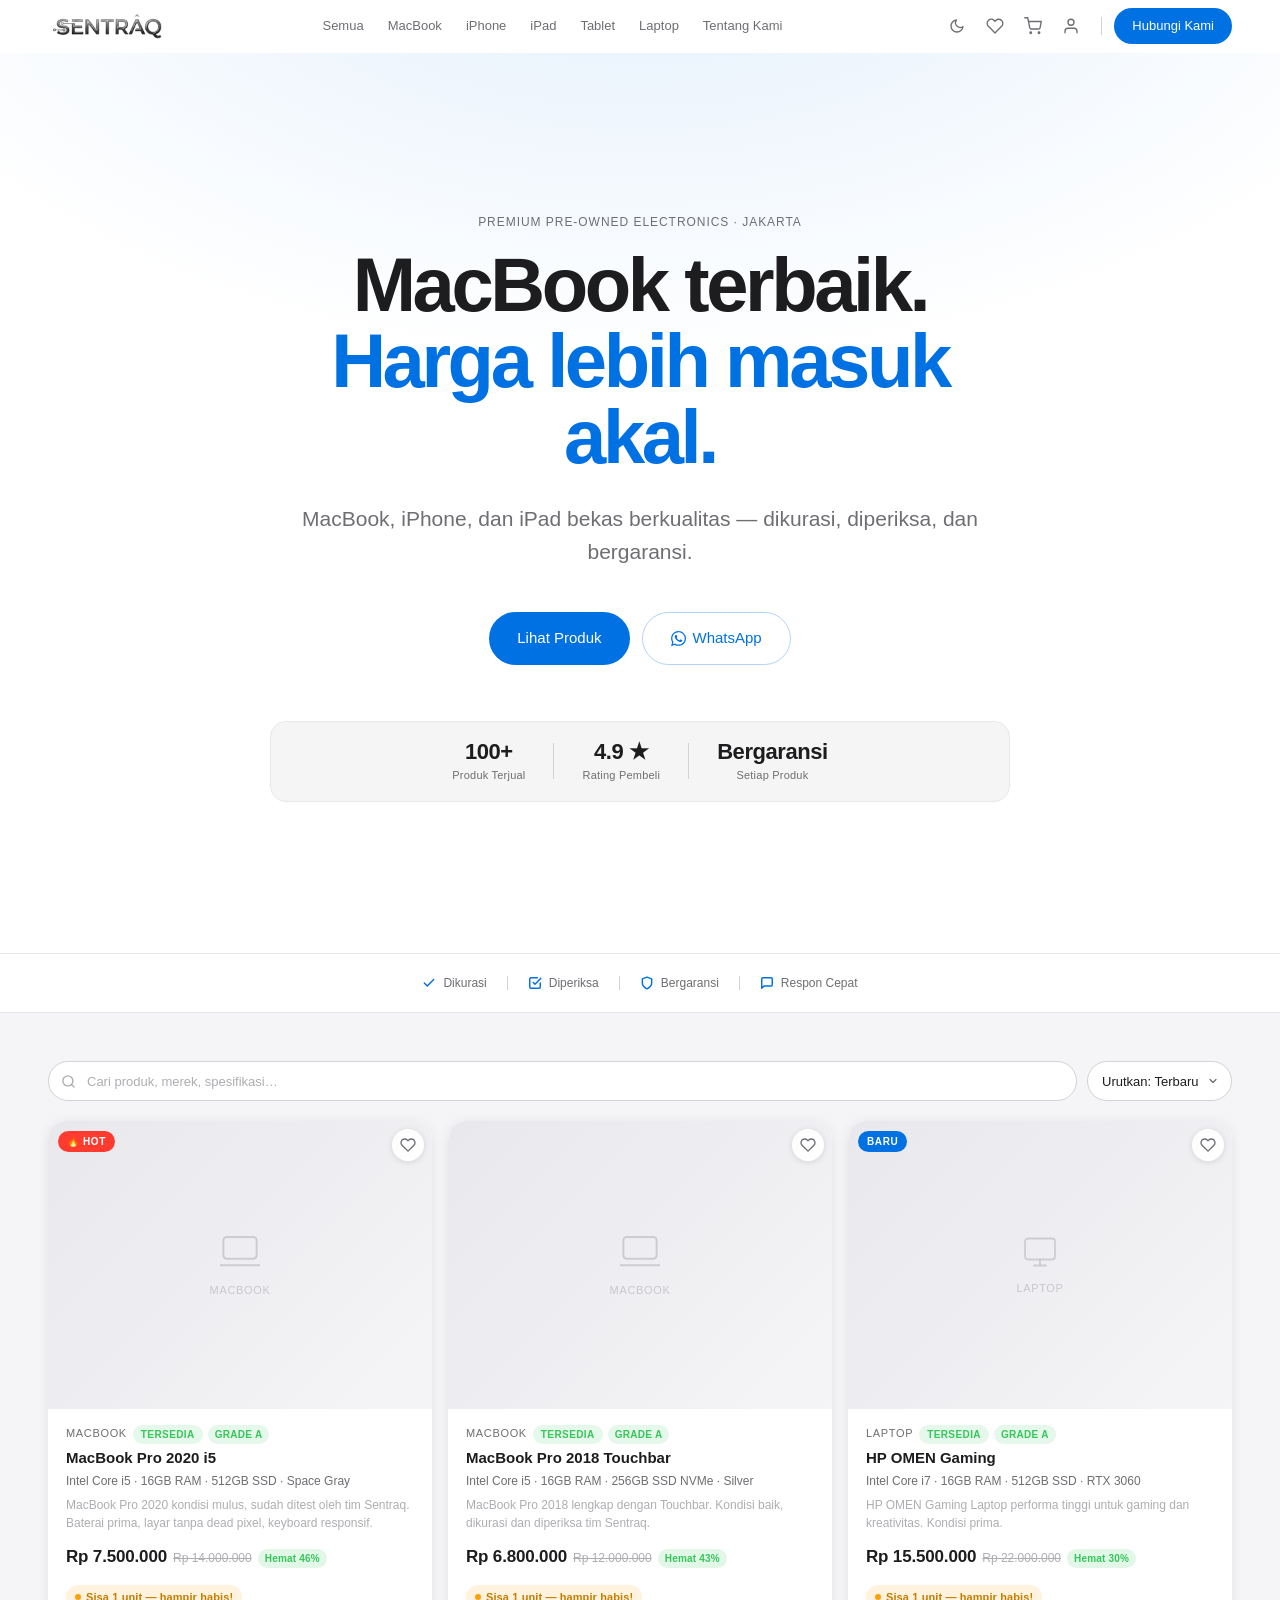
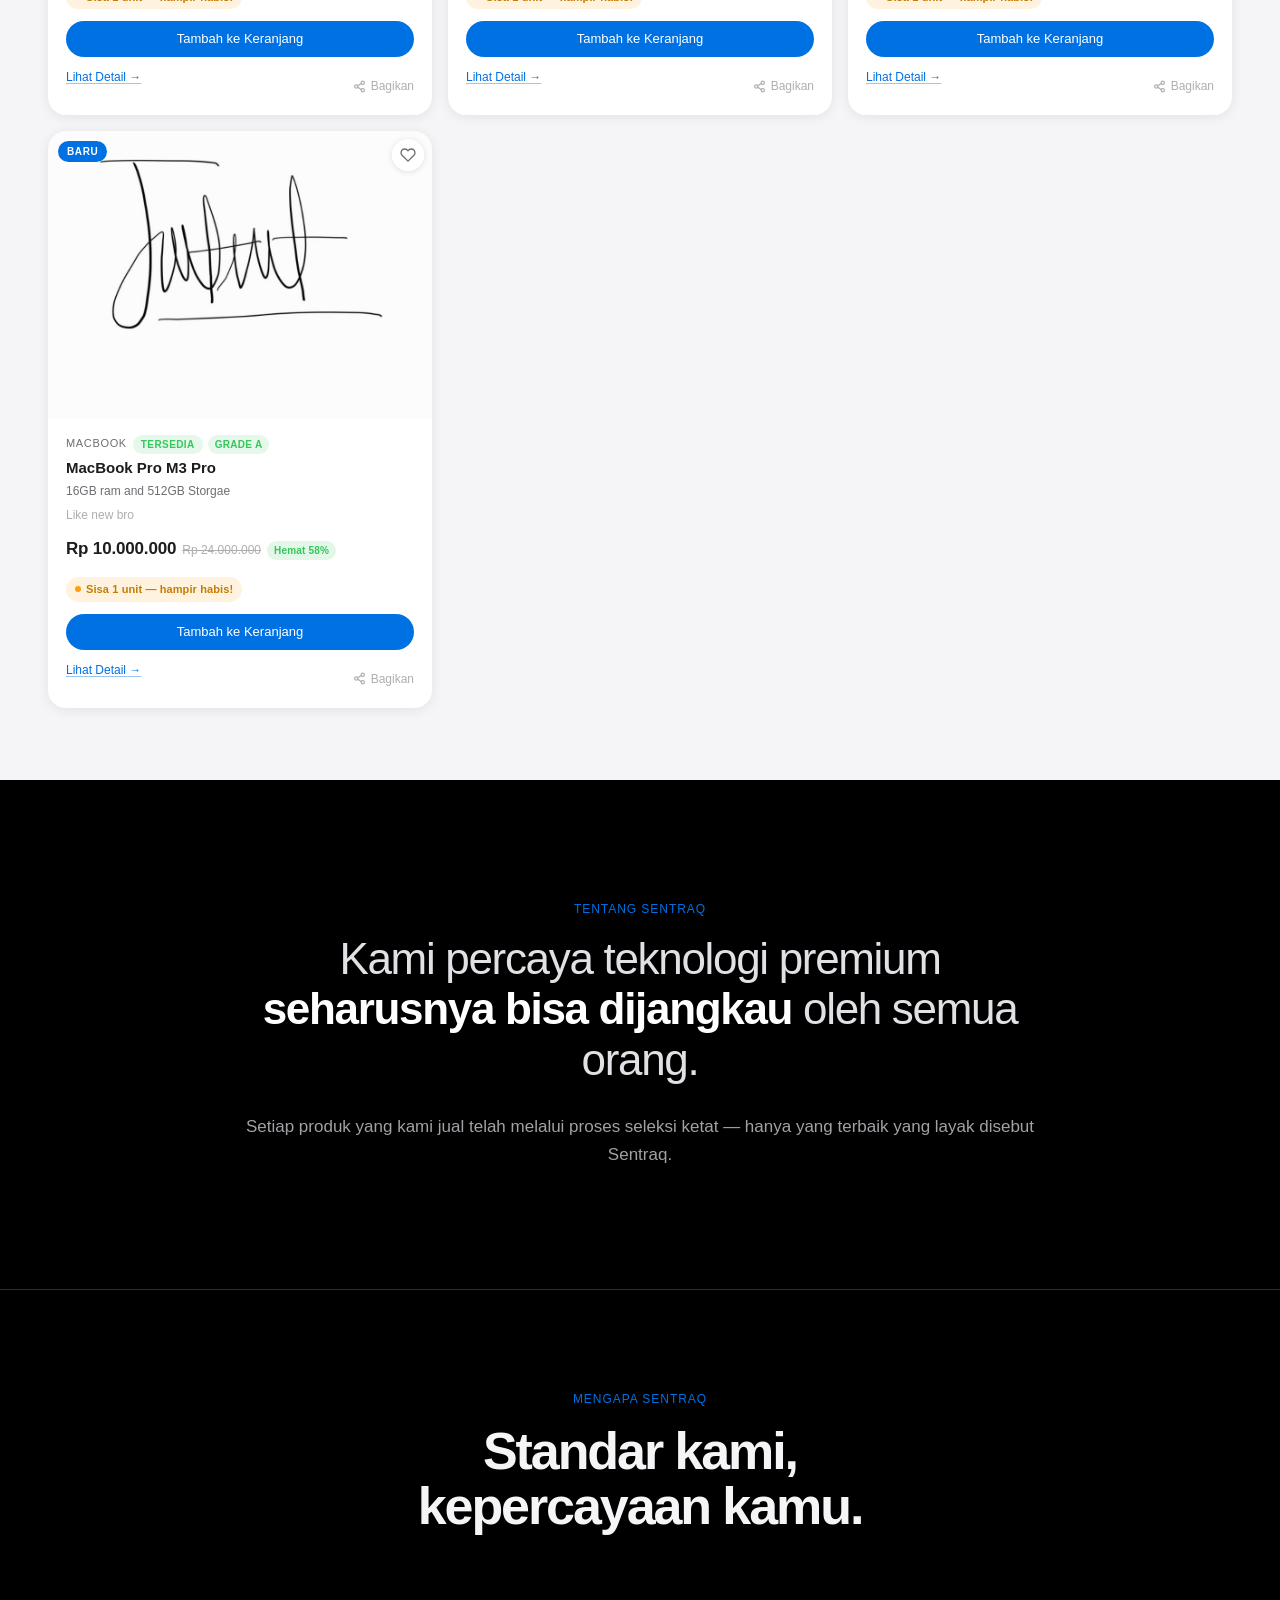
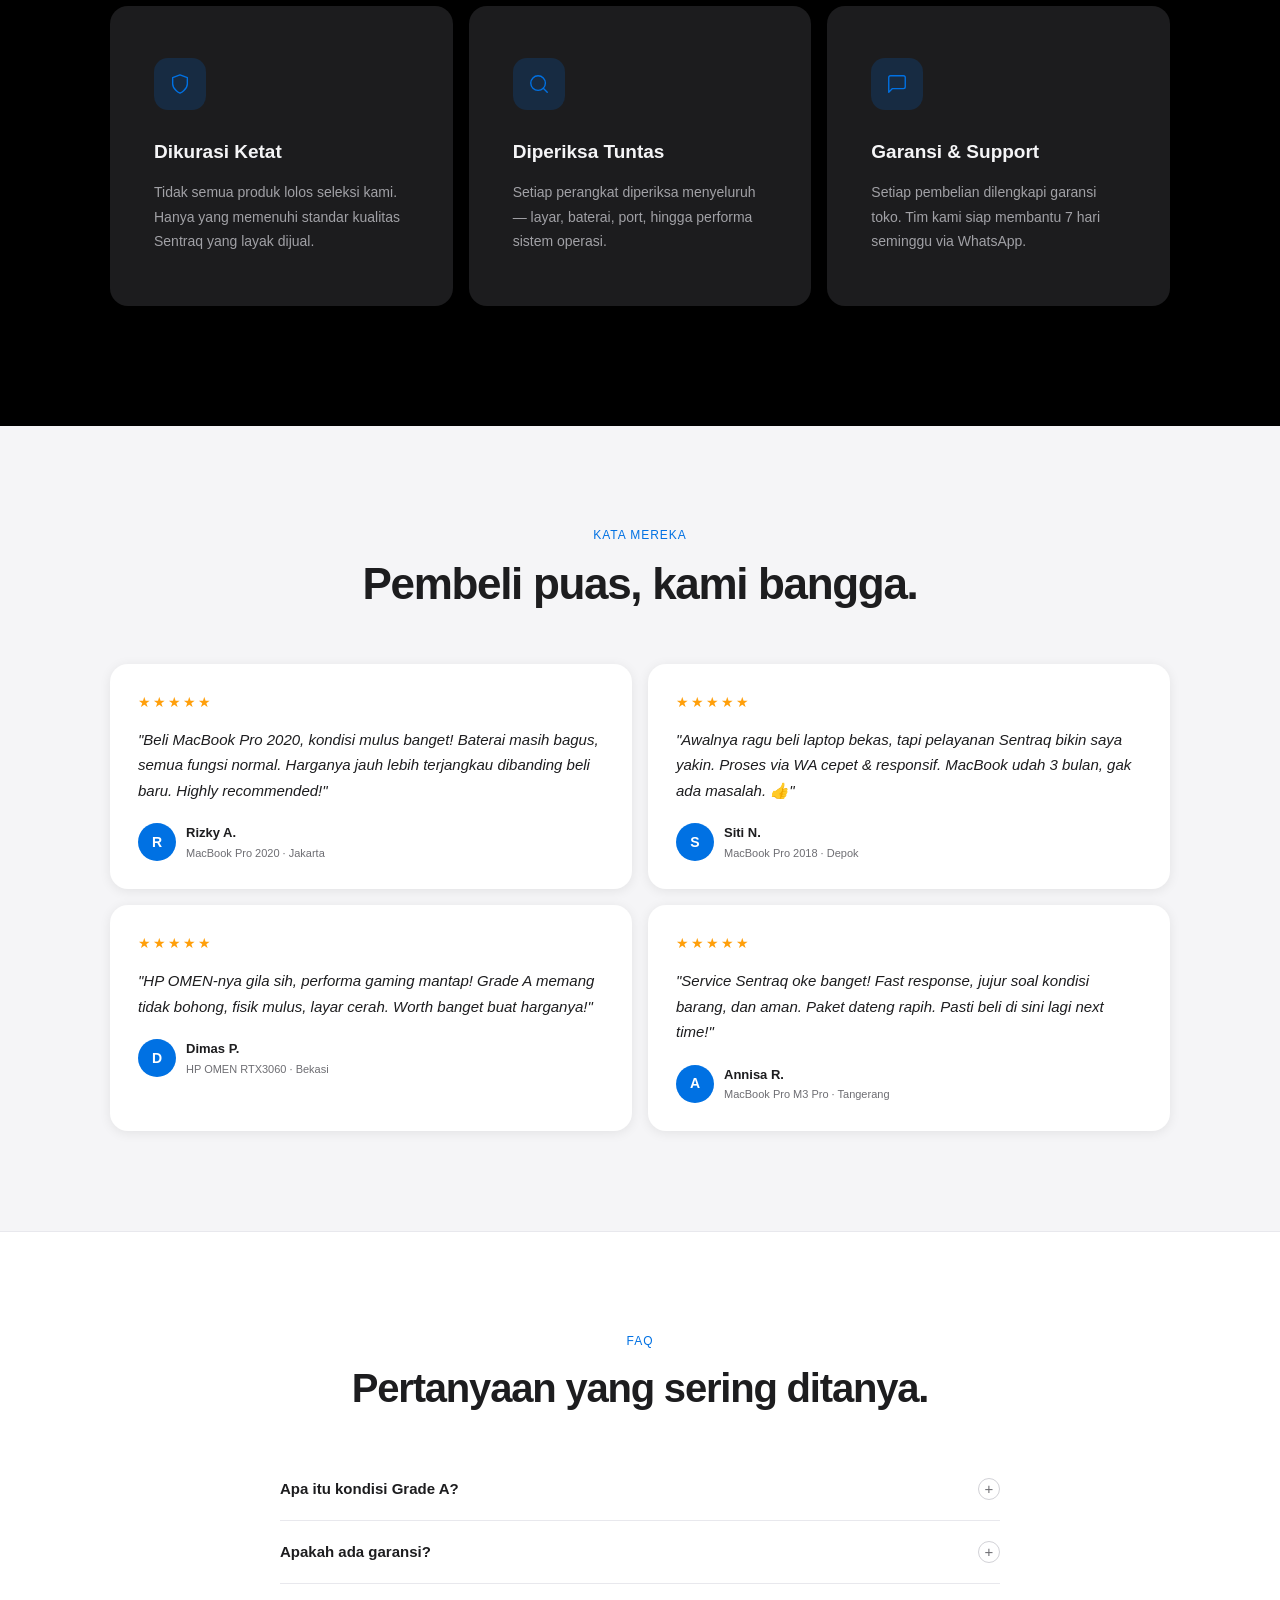
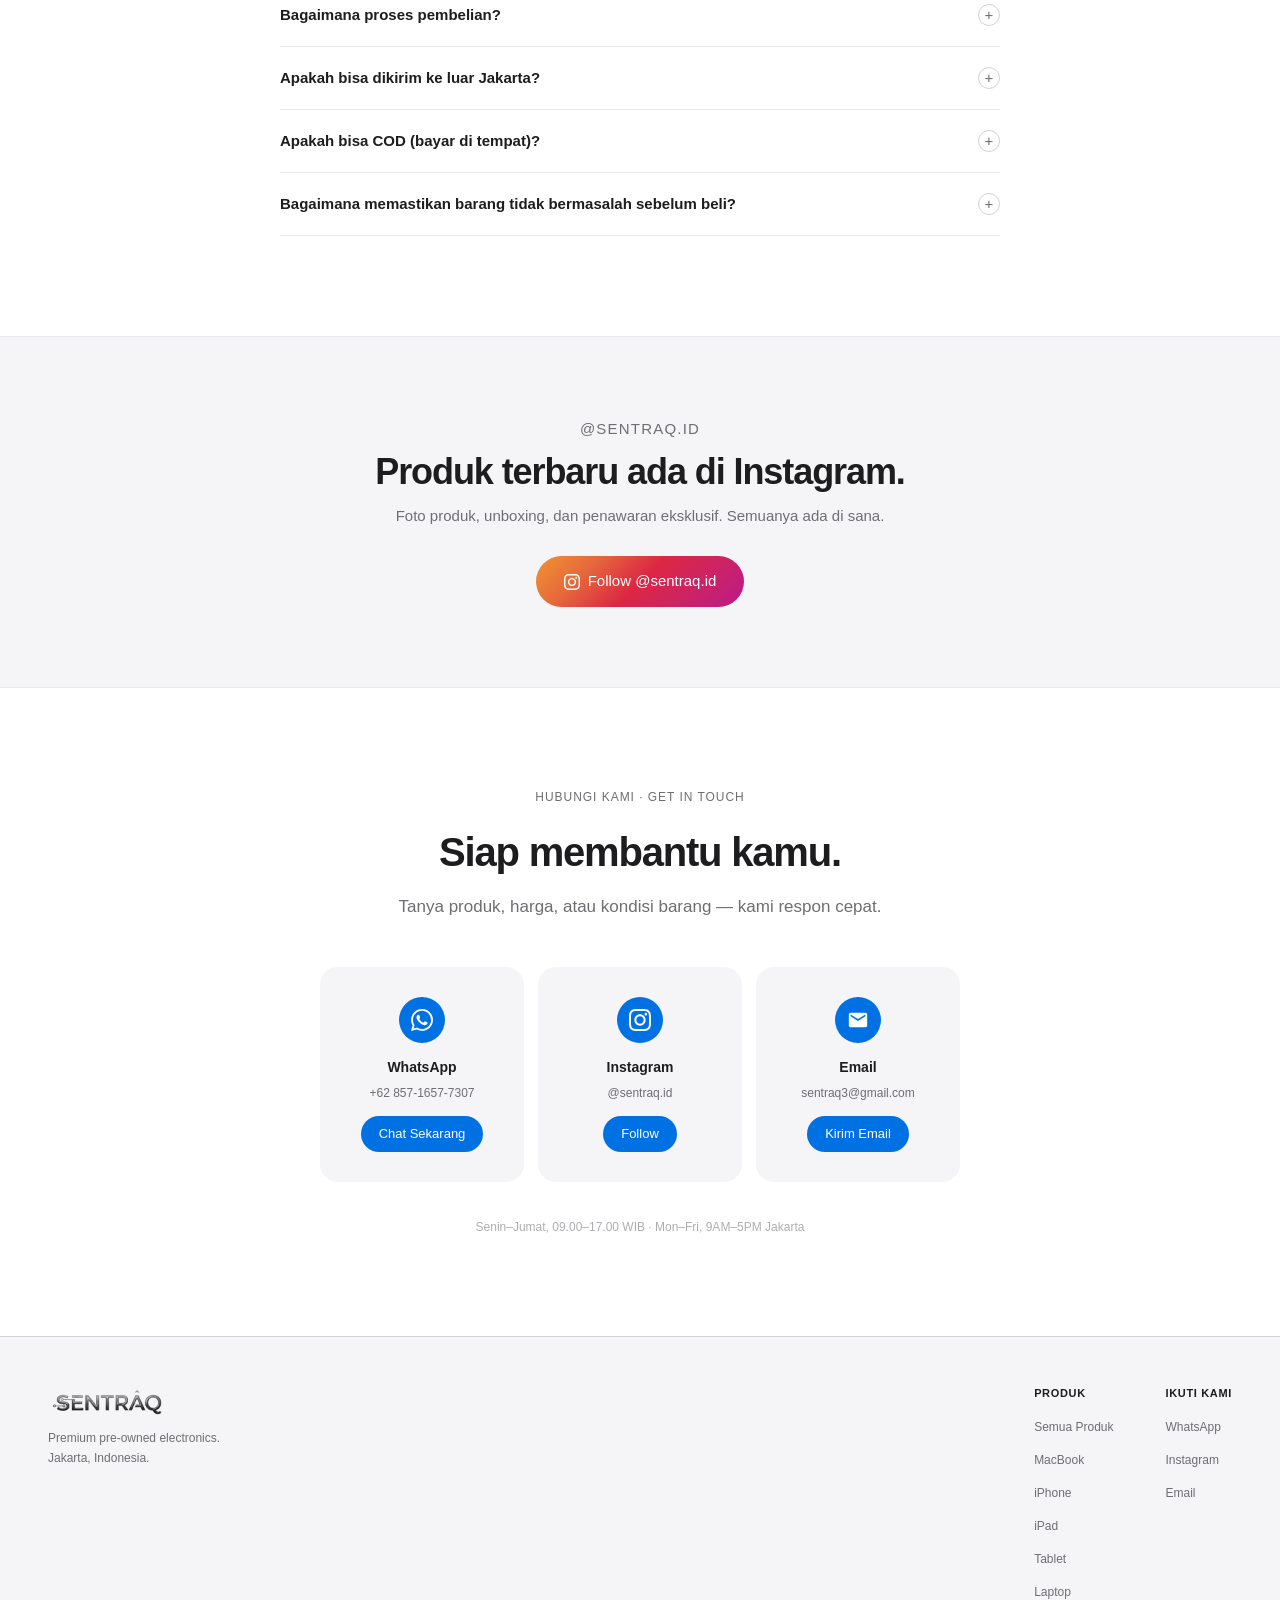
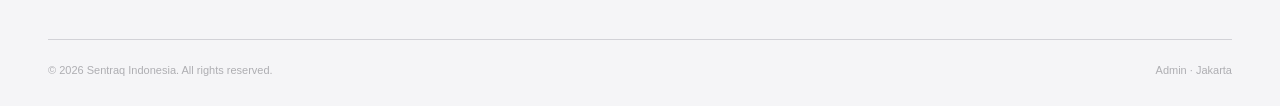
==== commit 5df754f7: "Tambah tabel konsumen, ganti keuangan→transaksi, fitur item lain di keranjang - Admin: hapus Log Pen" ====
--- a/index.html
+++ b/index.html
@@ -471,12 +471,31 @@
         <a href="#products" class="btn btn-primary btn-sm cart-empty-cta" id="cart-empty-cta">Lihat Produk</a>
       </div>
     </div>
+    <!-- Tambah Item Lain -->
+    <div class="cart-custom-section" id="cart-custom-section" style="display:none">
+      <div class="cart-custom-form" id="cart-custom-form" style="display:none">
+        <input type="text" id="custom-item-name" class="cart-custom-input" placeholder="Nama item (mis. Aksesoris, Tas…)" autocomplete="off">
+        <div style="display:flex;gap:6px;margin-top:6px">
+          <input type="number" id="custom-item-price" class="cart-custom-input" placeholder="Harga (Rp)" min="0" style="flex:2">
+          <input type="number" id="custom-item-qty" class="cart-custom-input" placeholder="Qty" min="1" value="1" style="flex:1">
+        </div>
+        <div style="display:flex;gap:6px;margin-top:6px">
+          <button class="btn btn-primary btn-sm" id="custom-item-save-btn" style="flex:1">Tambahkan</button>
+          <button class="btn btn-secondary btn-sm" id="custom-item-cancel-btn">Batal</button>
+        </div>
+      </div>
+      <button class="btn btn-ghost btn-sm btn-full cart-add-custom-btn" id="cart-add-custom-btn" style="margin-top:4px">
+        <svg width="13" height="13" viewBox="0 0 24 24" fill="none" stroke="currentColor" stroke-width="2.5" stroke-linecap="round" stroke-linejoin="round" aria-hidden="true"><line x1="12" y1="5" x2="12" y2="19"/><line x1="5" y1="12" x2="19" y2="12"/></svg>
+        Tambah Item Lain
+      </button>
+    </div>
     <div class="cart-footer" id="cart-footer" style="display:none">
       <div class="cart-total-row">
         <span>Total</span>
         <span class="cart-total-price" id="cart-total-price">Rp 0</span>
       </div>
-      <a class="btn btn-primary btn-full cart-wa-btn" id="cart-wa-btn" href="#" target="whatsapp" rel="noopener noreferrer">
+      <button class="btn btn-primary btn-full cart-checkout-btn" id="checkout-btn">Checkout &amp; Bayar</button>
+      <a class="btn btn-ghost btn-full cart-wa-btn" id="cart-wa-btn" href="#" target="whatsapp" rel="noopener noreferrer">
         <svg width="14" height="14" viewBox="0 0 24 24" fill="currentColor" aria-hidden="true"><path d="M17.472 14.382c-.297-.149-1.758-.867-2.03-.967-.273-.099-.471-.148-.67.15-.197.297-.767.966-.94 1.164-.173.199-.347.223-.644.075-.297-.15-1.255-.463-2.39-1.475-.883-.788-1.48-1.761-1.653-2.059-.173-.297-.018-.458.13-.606.134-.133.298-.347.446-.52.149-.174.198-.298.298-.497.099-.198.05-.371-.025-.52-.075-.149-.669-1.612-.916-2.207-.242-.579-.487-.5-.669-.51-.173-.008-.371-.01-.57-.01-.198 0-.52.074-.792.372-.272.297-1.04 1.016-1.04 2.479 0 1.462 1.065 2.875 1.213 3.074.149.198 2.096 3.2 5.077 4.487.709.306 1.262.489 1.694.625.712.227 1.36.195 1.871.118.571-.085 1.758-.719 2.006-1.413.248-.694.248-1.289.173-1.413-.074-.124-.272-.198-.57-.347m-5.421 7.403h-.004a9.87 9.87 0 01-5.031-1.378l-.361-.214-3.741.982.998-3.648-.235-.374a9.86 9.86 0 01-1.51-5.26c.001-5.45 4.436-9.884 9.888-9.884 2.64 0 5.122 1.03 6.988 2.898a9.825 9.825 0 012.893 6.994c-.003 5.45-4.437 9.884-9.885 9.884m8.413-18.297A11.815 11.815 0 0012.05 0C5.495 0 .16 5.335.157 11.892c0 2.096.547 4.142 1.588 5.945L.057 24l6.305-1.654a11.882 11.882 0 005.683 1.448h.005c6.554 0 11.89-5.335 11.893-11.893a11.821 11.821 0 00-3.48-8.413z"/></svg>
         Pesan via WhatsApp
       </a>
@@ -569,6 +588,97 @@
     </div>
   </div>
 
+  <!--
+  Supabase SQL to run:
+  CREATE TABLE profiles (id uuid PRIMARY KEY REFERENCES auth.users(id), name text, email text, phone text, created_at timestamptz DEFAULT now());
+  CREATE TABLE transactions (id uuid DEFAULT gen_random_uuid() PRIMARY KEY, user_id uuid, user_email text, user_name text, items jsonb, total bigint, payment_method text, payment_status text DEFAULT 'pending', notes text, order_number text, created_at timestamptz DEFAULT now());
+  ALTER TABLE transactions ENABLE ROW LEVEL SECURITY;
+  CREATE POLICY "insert own" ON transactions FOR INSERT WITH CHECK (auth.uid() = user_id);
+  CREATE POLICY "select own" ON transactions FOR SELECT USING (auth.uid() = user_id);
+  ALTER TABLE profiles ENABLE ROW LEVEL SECURITY;
+  CREATE POLICY "public read profiles" ON profiles FOR SELECT USING (true);
+  CREATE POLICY "insert own profile" ON profiles FOR INSERT WITH CHECK (auth.uid() = id);
+  -->
+
+  <!-- CHECKOUT MODAL -->
+  <div class="checkout-modal" id="checkout-modal" role="dialog" aria-modal="true" aria-label="Checkout pesanan">
+    <div class="product-modal-overlay" id="checkout-modal-overlay"></div>
+    <div class="checkout-modal-box">
+      <button class="product-modal-close" id="checkout-modal-close" aria-label="Tutup">&times;</button>
+      <div class="checkout-modal-inner">
+        <h2 class="checkout-modal-title">Checkout &amp; Bayar</h2>
+
+        <div class="checkout-order-summary" id="checkout-order-summary"></div>
+
+        <div class="checkout-total-row">
+          <span>Total Pembayaran</span>
+          <span class="checkout-total-price" id="checkout-total-price">Rp 0</span>
+        </div>
+
+        <div class="checkout-section-label">Metode Pembayaran</div>
+        <div class="checkout-payment-methods" id="checkout-payment-methods">
+          <label class="payment-method-option">
+            <input type="radio" name="payment_method" value="Transfer BCA (1234567890 a.n. Sentraq)">
+            <span class="payment-method-label">
+              <span class="payment-method-name">Transfer BCA</span>
+              <span class="payment-method-detail">No Rek: 1234567890 a.n. Sentraq</span>
+            </span>
+          </label>
+          <label class="payment-method-option">
+            <input type="radio" name="payment_method" value="Transfer BRI (9876543210 a.n. Sentraq)">
+            <span class="payment-method-label">
+              <span class="payment-method-name">Transfer BRI</span>
+              <span class="payment-method-detail">No Rek: 9876543210 a.n. Sentraq</span>
+            </span>
+          </label>
+          <label class="payment-method-option">
+            <input type="radio" name="payment_method" value="GoPay (085716577307)">
+            <span class="payment-method-label">
+              <span class="payment-method-name">GoPay</span>
+              <span class="payment-method-detail">085716577307</span>
+            </span>
+          </label>
+          <label class="payment-method-option">
+            <input type="radio" name="payment_method" value="OVO (085716577307)">
+            <span class="payment-method-label">
+              <span class="payment-method-name">OVO</span>
+              <span class="payment-method-detail">085716577307</span>
+            </span>
+          </label>
+          <label class="payment-method-option">
+            <input type="radio" name="payment_method" value="DANA (085716577307)">
+            <span class="payment-method-label">
+              <span class="payment-method-name">DANA</span>
+              <span class="payment-method-detail">085716577307</span>
+            </span>
+          </label>
+        </div>
+
+        <div class="checkout-section-label">Catatan / Alamat <span style="font-weight:400;color:var(--text-3)">(opsional)</span></div>
+        <textarea class="checkout-notes" id="checkout-notes" placeholder="Alamat pengiriman atau catatan untuk penjual..." rows="3"></textarea>
+
+        <p class="checkout-error" id="checkout-error" style="display:none"></p>
+        <button class="btn btn-primary btn-full" id="checkout-submit-btn" style="margin-top:16px">Buat Pesanan</button>
+      </div>
+    </div>
+  </div>
+
+  <!-- ORDER SUCCESS MODAL -->
+  <div class="checkout-modal" id="order-success-modal" role="dialog" aria-modal="true" aria-label="Pesanan berhasil">
+    <div class="product-modal-overlay" id="order-success-overlay"></div>
+    <div class="checkout-modal-box checkout-modal-box--success">
+      <div class="checkout-modal-inner">
+        <div class="order-success-icon" aria-hidden="true">
+          <svg width="40" height="40" viewBox="0 0 24 24" fill="none" stroke="currentColor" stroke-width="2" stroke-linecap="round" stroke-linejoin="round"><polyline points="20 6 9 17 4 12"/></svg>
+        </div>
+        <h2 class="checkout-modal-title" style="text-align:center">Pesanan Berhasil!</h2>
+        <p class="order-success-number" id="order-success-number"></p>
+        <div class="order-success-instructions" id="order-success-instructions"></div>
+        <button class="btn btn-primary btn-full" id="order-success-done-btn" style="margin-top:20px">Selesai</button>
+      </div>
+    </div>
+  </div>
+
   <script src="assets/js/script.js?v=12"></script>
 
   <!-- Image Lightbox -->
--- a/assets/css/style.css
+++ b/assets/css/style.css
@@ -1125,6 +1125,24 @@
 .cart-total-price { font-size: 15px; font-weight: 700; color: var(--text); }
 .cart-wa-btn { gap: 6px; font-size: 13px; min-height: 38px; padding: 0 16px; }
 
+/* ===== CART CUSTOM ITEM ===== */
+.cart-custom-section {
+  border-top: 1px solid var(--border-light);
+  padding: 8px 14px 4px;
+  flex-shrink: 0;
+}
+.cart-custom-form { padding-bottom: 4px; }
+.cart-custom-input {
+  width: 100%; box-sizing: border-box;
+  background: var(--bg-2); border: 1px solid var(--border);
+  border-radius: 8px; color: var(--text);
+  font-size: 13px; padding: 7px 10px;
+  outline: none; transition: border-color .15s;
+}
+.cart-custom-input:focus { border-color: var(--accent); }
+.cart-add-custom-btn { gap: 5px; font-size: 12px; color: var(--text-muted); }
+.cart-item--custom { border-left: 2px solid var(--accent); padding-left: 10px; }
+
 /* ===== SEARCH + SORT BAR ===== */
 .search-sort-bar {
   display: flex; align-items: center; gap: 10px;
@@ -1867,3 +1885,107 @@
   border-left-color: rgba(255,255,255,0.08);
 }
 
+/* ===== CART CHECKOUT BUTTON SPACING ===== */
+.cart-checkout-btn { margin-bottom: 8px; font-size: 13px; min-height: 38px; padding: 0 16px; }
+
+/* ===== CHECKOUT MODAL ===== */
+.checkout-modal {
+  display: none; position: fixed; inset: 0; z-index: 500;
+  align-items: center; justify-content: center; padding: 16px;
+}
+.checkout-modal.open { display: flex; }
+.checkout-modal-box {
+  position: relative; z-index: 1;
+  background: var(--bg); border-radius: 22px;
+  box-shadow: 0 32px 80px rgba(0,0,0,0.30), 0 0 0 1px rgba(0,0,0,0.06);
+  width: 100%; max-width: 440px; max-height: 90vh;
+  overflow-y: auto; -webkit-overflow-scrolling: touch;
+  animation: modalBoxIn 0.26s cubic-bezier(0.34,1.56,0.64,1);
+}
+.checkout-modal-box--success { max-width: 380px; }
+.checkout-modal-inner { padding: 32px 28px 28px; }
+.checkout-modal-title {
+  font-size: 20px; font-weight: 700; letter-spacing: -0.02em;
+  color: var(--text); margin-bottom: 16px;
+}
+.checkout-order-summary {
+  background: var(--bg-2); border-radius: 12px;
+  padding: 12px 14px; margin-bottom: 14px;
+}
+.checkout-item-row {
+  display: flex; justify-content: space-between; align-items: baseline;
+  gap: 8px; padding: 5px 0;
+  border-bottom: 1px solid var(--border-light);
+  font-size: 13px;
+}
+.checkout-item-row:last-child { border-bottom: none; }
+.checkout-item-name { color: var(--text); font-weight: 500; flex: 1; min-width: 0; }
+.checkout-item-qty { color: var(--text-2); font-weight: 400; font-size: 12px; }
+.checkout-item-price { color: var(--accent); font-weight: 600; white-space: nowrap; }
+.checkout-total-row {
+  display: flex; justify-content: space-between; align-items: center;
+  font-size: 14px; color: var(--text); margin-bottom: 20px;
+  padding: 10px 0; border-top: 1px solid var(--border-light);
+}
+.checkout-total-price { font-size: 18px; font-weight: 700; color: var(--text); }
+.checkout-section-label {
+  font-size: 12px; font-weight: 600; color: var(--text-2);
+  text-transform: uppercase; letter-spacing: 0.05em;
+  margin-bottom: 10px;
+}
+.checkout-payment-methods {
+  display: flex; flex-direction: column; gap: 8px;
+  margin-bottom: 20px;
+}
+.payment-method-option {
+  display: flex; align-items: center; gap: 12px;
+  padding: 12px 14px; border-radius: 12px;
+  border: 1.5px solid var(--border);
+  cursor: pointer; transition: border-color 0.15s ease, background 0.15s ease;
+}
+.payment-method-option:hover { border-color: var(--accent); background: rgba(0,113,227,0.04); }
+.payment-method-option input[type="radio"] { accent-color: var(--accent); width: 16px; height: 16px; flex-shrink: 0; cursor: pointer; }
+.payment-method-option:has(input:checked) { border-color: var(--accent); background: rgba(0,113,227,0.07); }
+.payment-method-label { display: flex; flex-direction: column; gap: 2px; }
+.payment-method-name { font-size: 14px; font-weight: 600; color: var(--text); }
+.payment-method-detail { font-size: 12px; color: var(--text-2); }
+.checkout-notes {
+  width: 100%; padding: 10px 14px;
+  border: 1.5px solid var(--border); border-radius: 10px;
+  background: var(--bg-2); color: var(--text);
+  font-family: inherit; font-size: 14px; line-height: 1.5;
+  resize: vertical; outline: none;
+  transition: border-color 0.15s ease;
+  margin-bottom: 4px;
+}
+.checkout-notes:focus { border-color: var(--accent); background: var(--bg); }
+.checkout-error {
+  font-size: 12px; color: #ff3b30;
+  background: rgba(255,59,48,0.08); border-radius: 8px;
+  padding: 8px 12px; margin-top: 8px; line-height: 1.5;
+}
+.order-success-icon {
+  width: 72px; height: 72px; border-radius: 50%;
+  background: rgba(52,199,89,0.14); color: #34c759;
+  display: flex; align-items: center; justify-content: center;
+  margin: 0 auto 16px;
+}
+.order-success-number {
+  text-align: center; font-size: 14px; font-weight: 700;
+  color: var(--accent); margin-bottom: 14px;
+}
+.order-success-instructions {
+  background: var(--bg-2); border-radius: 12px;
+  padding: 14px 16px;
+  font-size: 14px; color: var(--text); line-height: 1.7;
+  text-align: center;
+}
+[data-theme="dark"] .checkout-modal-box {
+  box-shadow: 0 32px 80px rgba(0,0,0,0.80), 0 0 0 1px rgba(255,255,255,0.07);
+}
+[data-theme="dark"] .checkout-notes { color-scheme: dark; }
+@media (max-width: 767px) {
+  .checkout-modal { padding: 0; align-items: flex-end; }
+  .checkout-modal-box { border-radius: 22px 22px 0 0; max-height: 92vh; max-width: 100%; }
+}
+
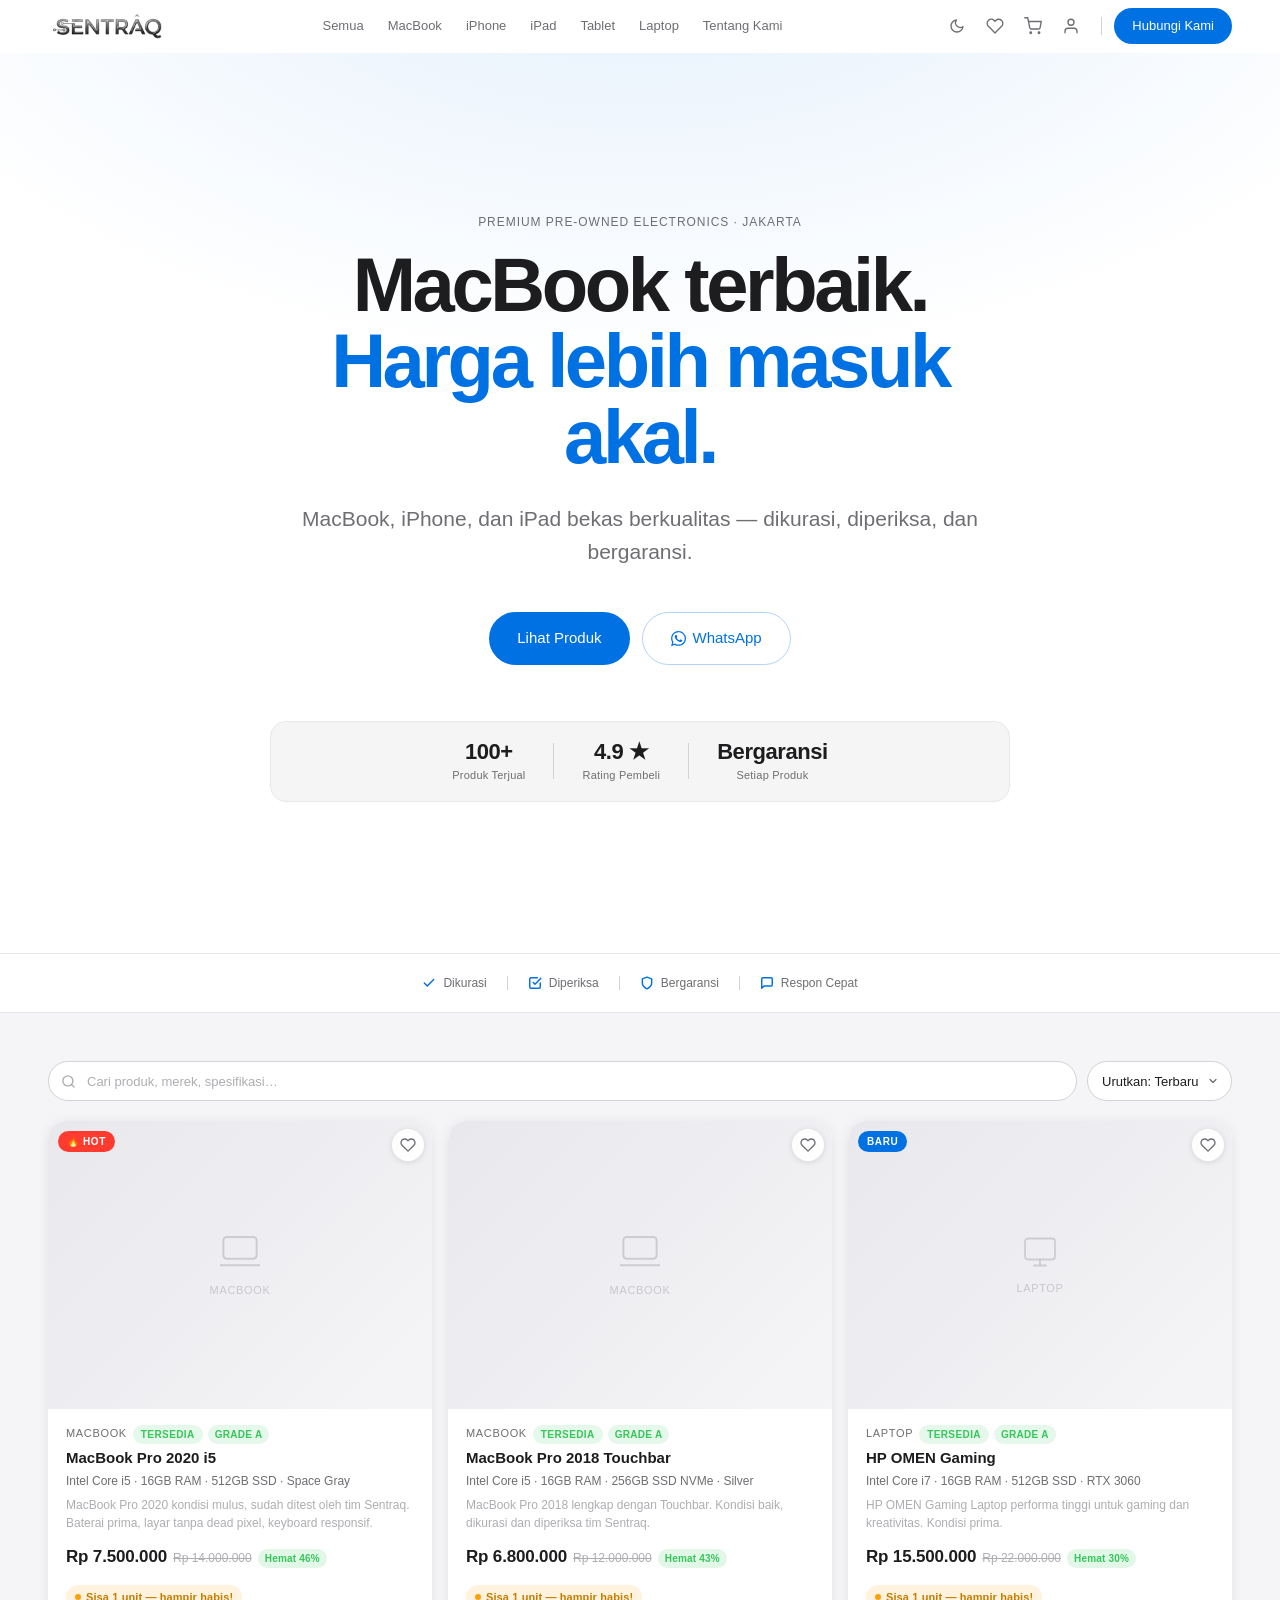
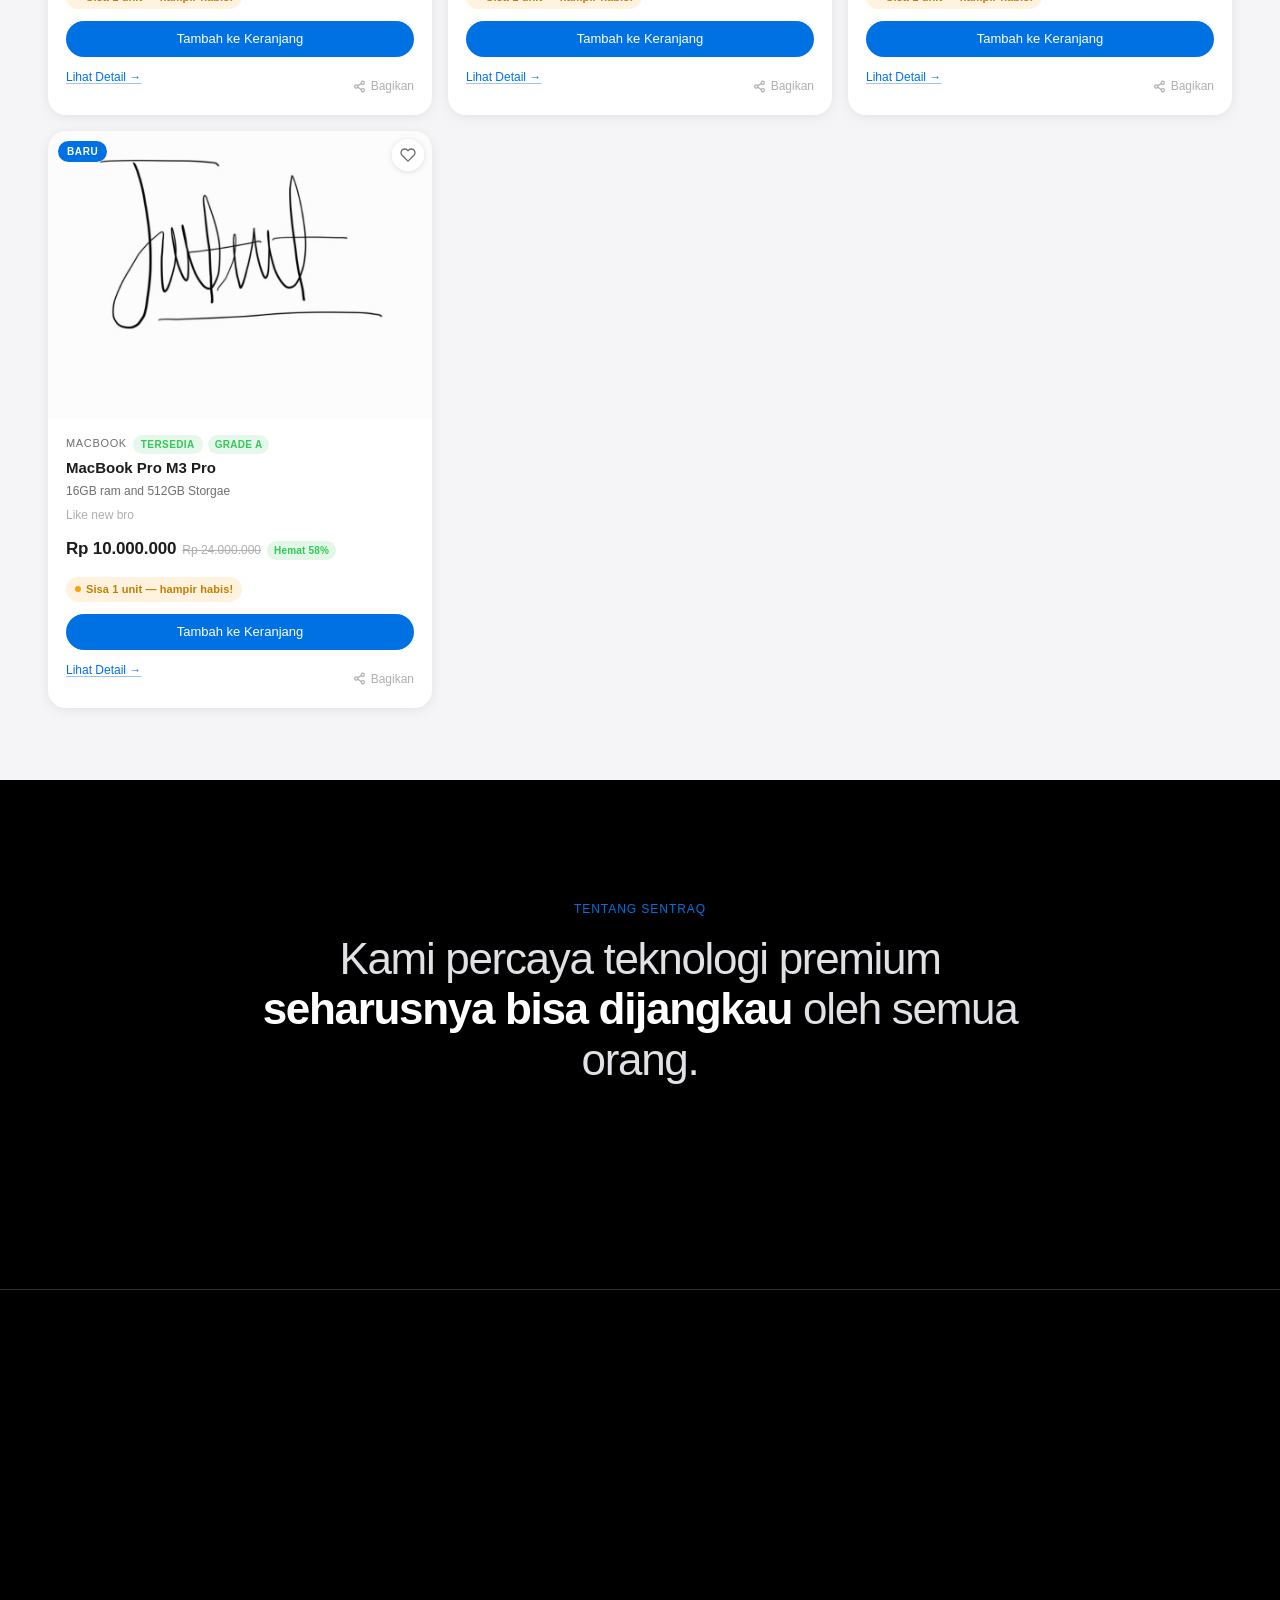
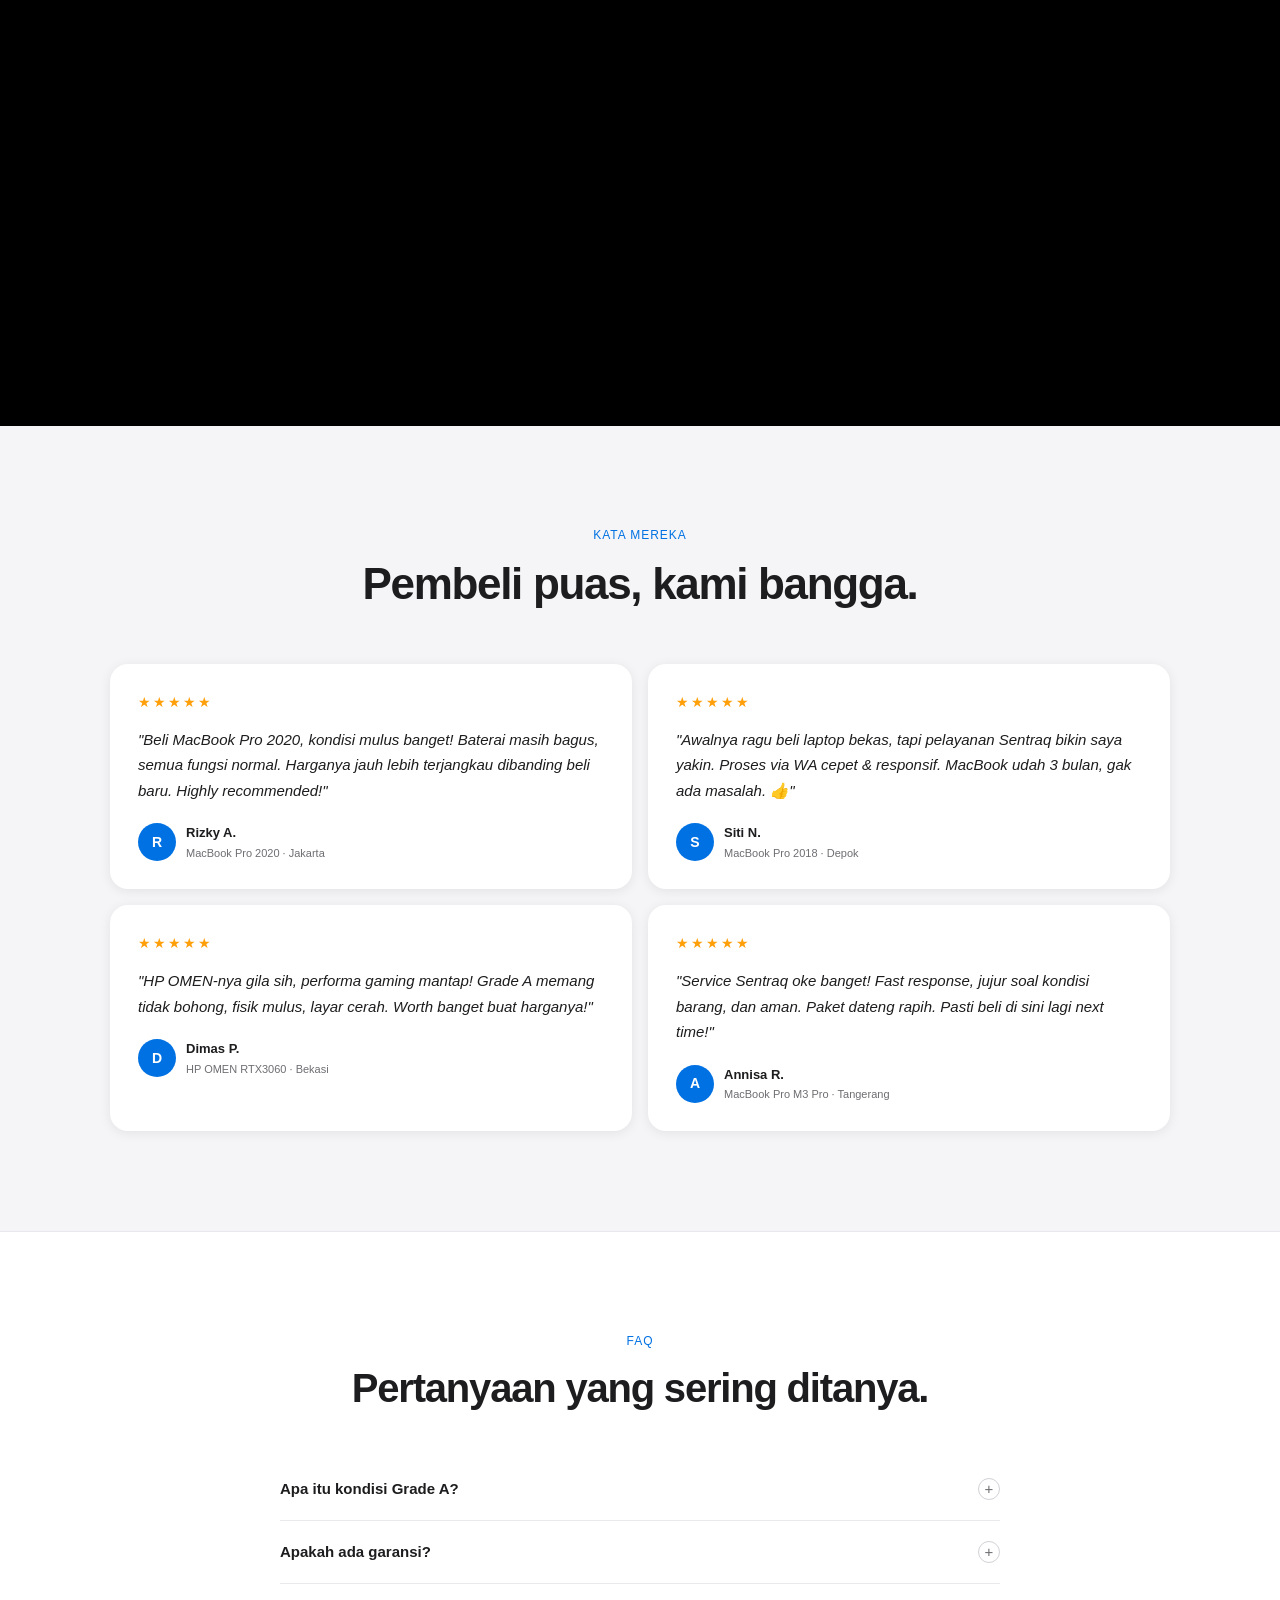
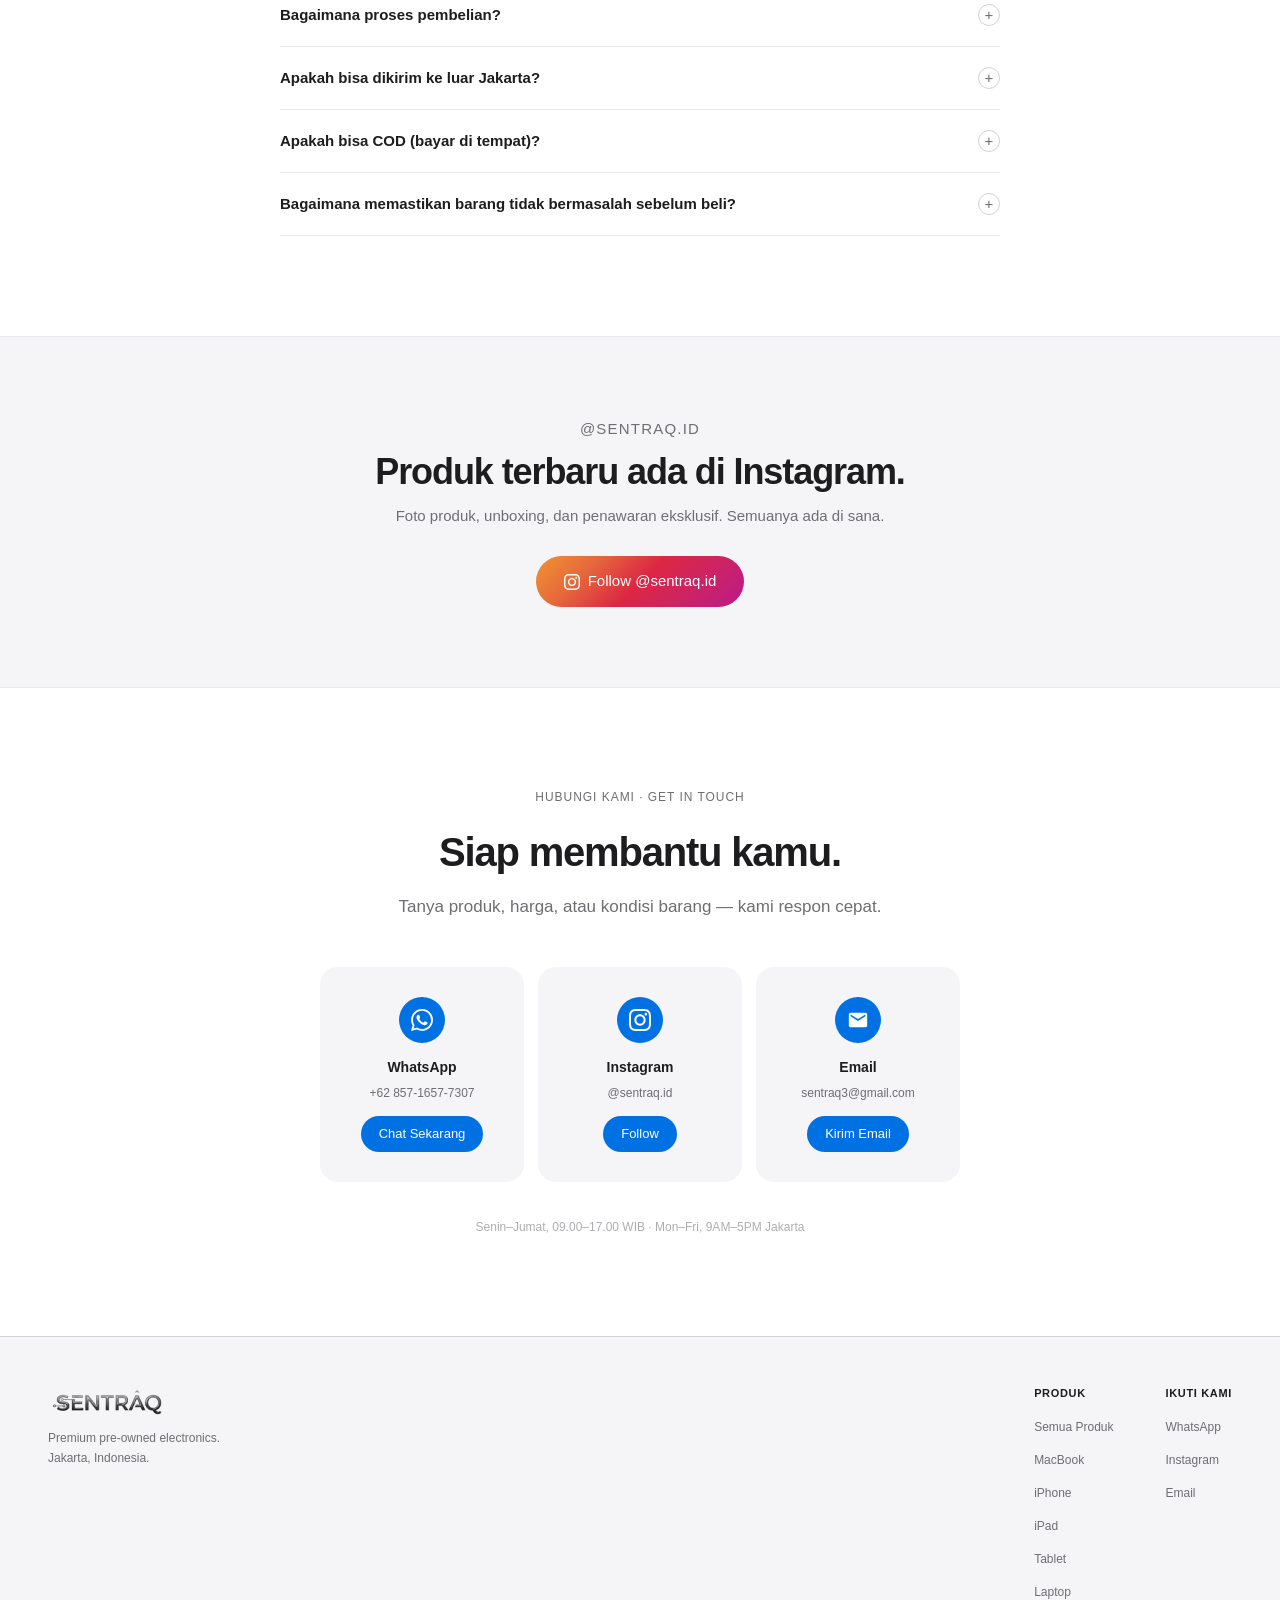
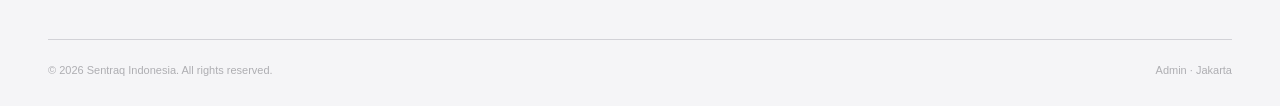
==== commit 8017e89f: "feat: integrasi Midtrans Snap untuk pembayaran online - Tambah opsi "Bayar Online" di checkout, paka" ====
--- a/index.html
+++ b/index.html
@@ -27,6 +27,7 @@
   <link rel="icon" type="image/png" href="assets/images/logo-icon.png">
   <link rel="stylesheet" href="assets/css/style.css?v=13">
   <script type="module" src="assets/js/supabase.js"></script>
+  <script src="https://app.sandbox.midtrans.com/snap/snap.js" data-client-key="Mid-client-1RT6sb6ZXXvlS0Yb"></script>
 </head>
 <body>
 
@@ -471,22 +472,11 @@
         <a href="#products" class="btn btn-primary btn-sm cart-empty-cta" id="cart-empty-cta">Lihat Produk</a>
       </div>
     </div>
-    <!-- Tambah Item Lain -->
-    <div class="cart-custom-section" id="cart-custom-section" style="display:none">
-      <div class="cart-custom-form" id="cart-custom-form" style="display:none">
-        <input type="text" id="custom-item-name" class="cart-custom-input" placeholder="Nama item (mis. Aksesoris, Tas…)" autocomplete="off">
-        <div style="display:flex;gap:6px;margin-top:6px">
-          <input type="number" id="custom-item-price" class="cart-custom-input" placeholder="Harga (Rp)" min="0" style="flex:2">
-          <input type="number" id="custom-item-qty" class="cart-custom-input" placeholder="Qty" min="1" value="1" style="flex:1">
-        </div>
-        <div style="display:flex;gap:6px;margin-top:6px">
-          <button class="btn btn-primary btn-sm" id="custom-item-save-btn" style="flex:1">Tambahkan</button>
-          <button class="btn btn-secondary btn-sm" id="custom-item-cancel-btn">Batal</button>
-        </div>
-      </div>
-      <button class="btn btn-ghost btn-sm btn-full cart-add-custom-btn" id="cart-add-custom-btn" style="margin-top:4px">
+    <!-- Tambah Produk Lain -->
+    <div class="cart-add-more-section" id="cart-add-more-section" style="display:none">
+      <button class="btn btn-ghost btn-sm btn-full" id="cart-add-more-btn">
         <svg width="13" height="13" viewBox="0 0 24 24" fill="none" stroke="currentColor" stroke-width="2.5" stroke-linecap="round" stroke-linejoin="round" aria-hidden="true"><line x1="12" y1="5" x2="12" y2="19"/><line x1="5" y1="12" x2="19" y2="12"/></svg>
-        Tambah Item Lain
+        Tambah Produk Lain
       </button>
     </div>
     <div class="cart-footer" id="cart-footer" style="display:none">
@@ -617,6 +607,13 @@
 
         <div class="checkout-section-label">Metode Pembayaran</div>
         <div class="checkout-payment-methods" id="checkout-payment-methods">
+          <label class="payment-method-option">
+            <input type="radio" name="payment_method" value="Midtrans" checked>
+            <span class="payment-method-label">
+              <span class="payment-method-name">Bayar Online</span>
+              <span class="payment-method-detail">Kartu, VA Bank, GoPay, QRIS, dll (via Midtrans)</span>
+            </span>
+          </label>
           <label class="payment-method-option">
             <input type="radio" name="payment_method" value="Transfer BCA (1234567890 a.n. Sentraq)">
             <span class="payment-method-label">
--- a/assets/css/style.css
+++ b/assets/css/style.css
@@ -1125,23 +1125,13 @@
 .cart-total-price { font-size: 15px; font-weight: 700; color: var(--text); }
 .cart-wa-btn { gap: 6px; font-size: 13px; min-height: 38px; padding: 0 16px; }
 
-/* ===== CART CUSTOM ITEM ===== */
-.cart-custom-section {
+/* ===== CART TAMBAH PRODUK LAIN ===== */
+.cart-add-more-section {
   border-top: 1px solid var(--border-light);
-  padding: 8px 14px 4px;
+  padding: 6px 14px 4px;
   flex-shrink: 0;
 }
-.cart-custom-form { padding-bottom: 4px; }
-.cart-custom-input {
-  width: 100%; box-sizing: border-box;
-  background: var(--bg-2); border: 1px solid var(--border);
-  border-radius: 8px; color: var(--text);
-  font-size: 13px; padding: 7px 10px;
-  outline: none; transition: border-color .15s;
-}
-.cart-custom-input:focus { border-color: var(--accent); }
-.cart-add-custom-btn { gap: 5px; font-size: 12px; color: var(--text-muted); }
-.cart-item--custom { border-left: 2px solid var(--accent); padding-left: 10px; }
+.cart-add-more-section .btn { gap: 5px; font-size: 12px; color: var(--text-muted); }
 
 /* ===== SEARCH + SORT BAR ===== */
 .search-sort-bar {
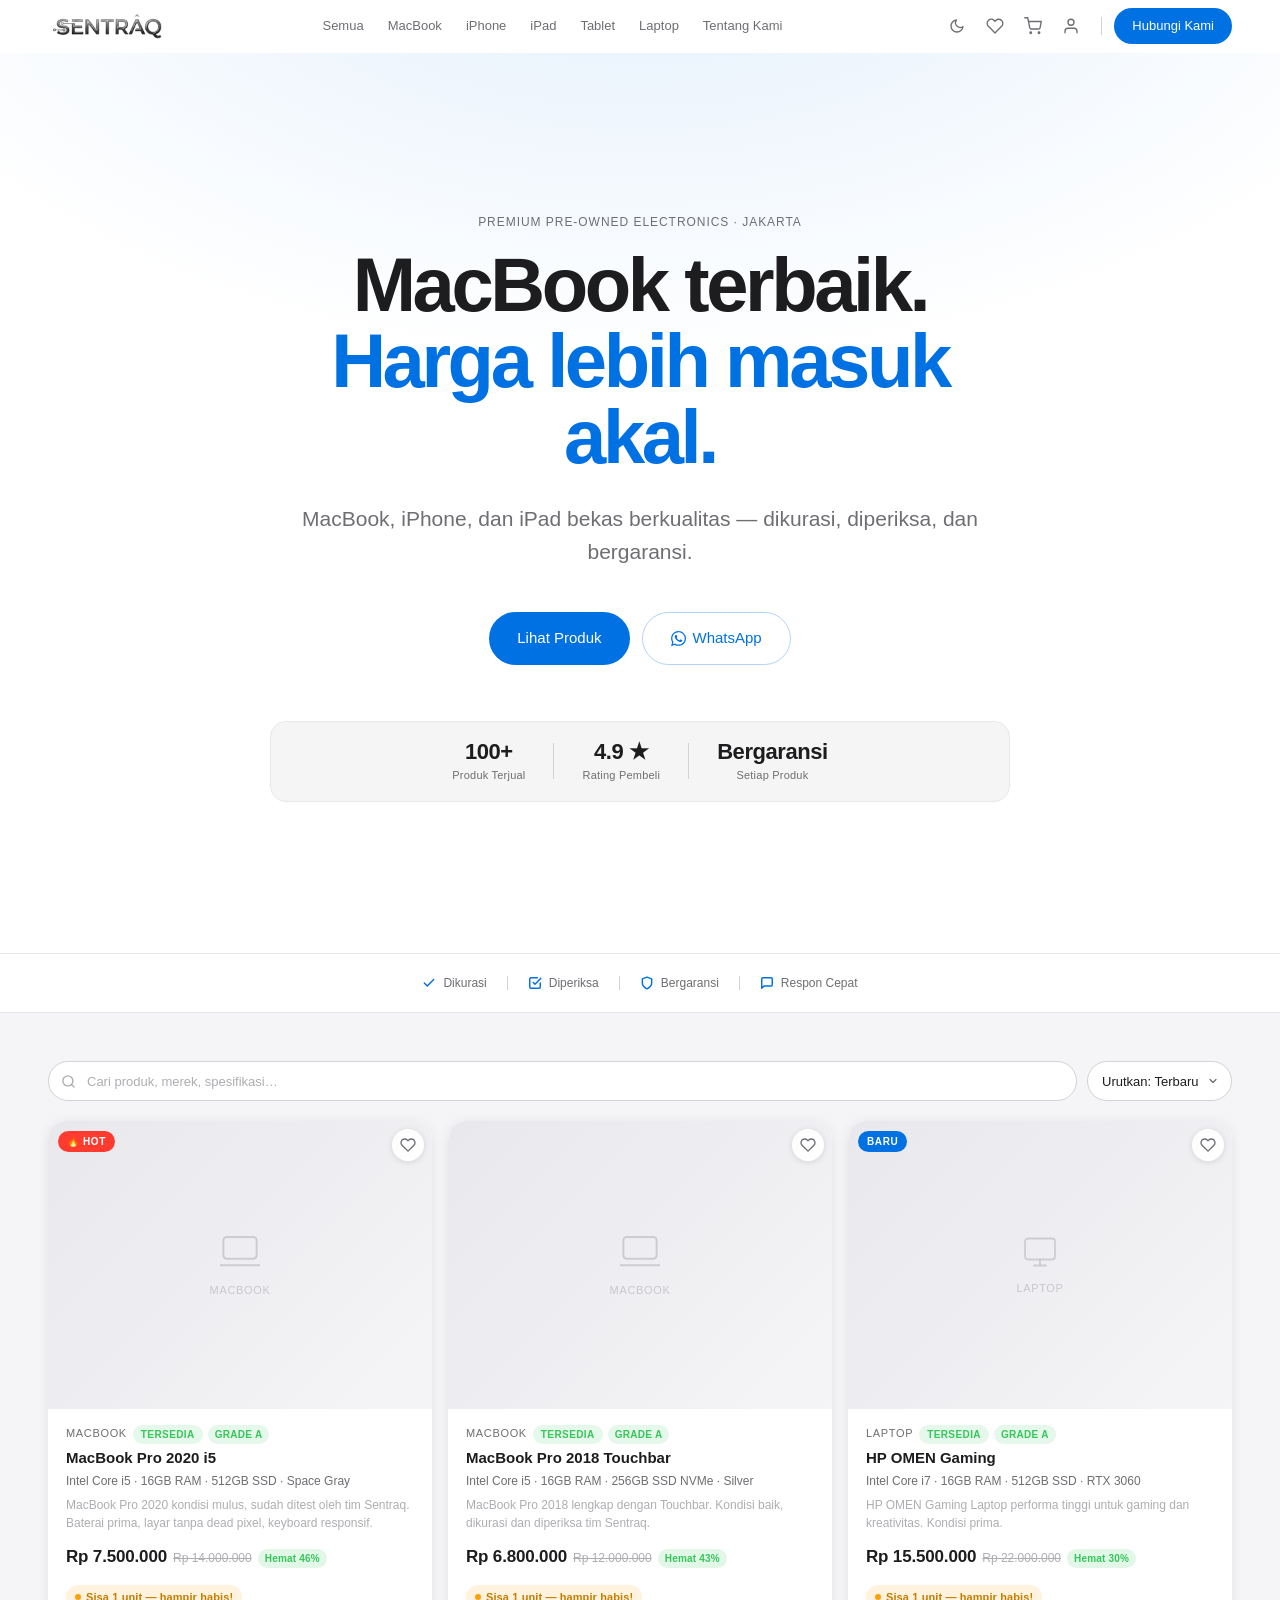
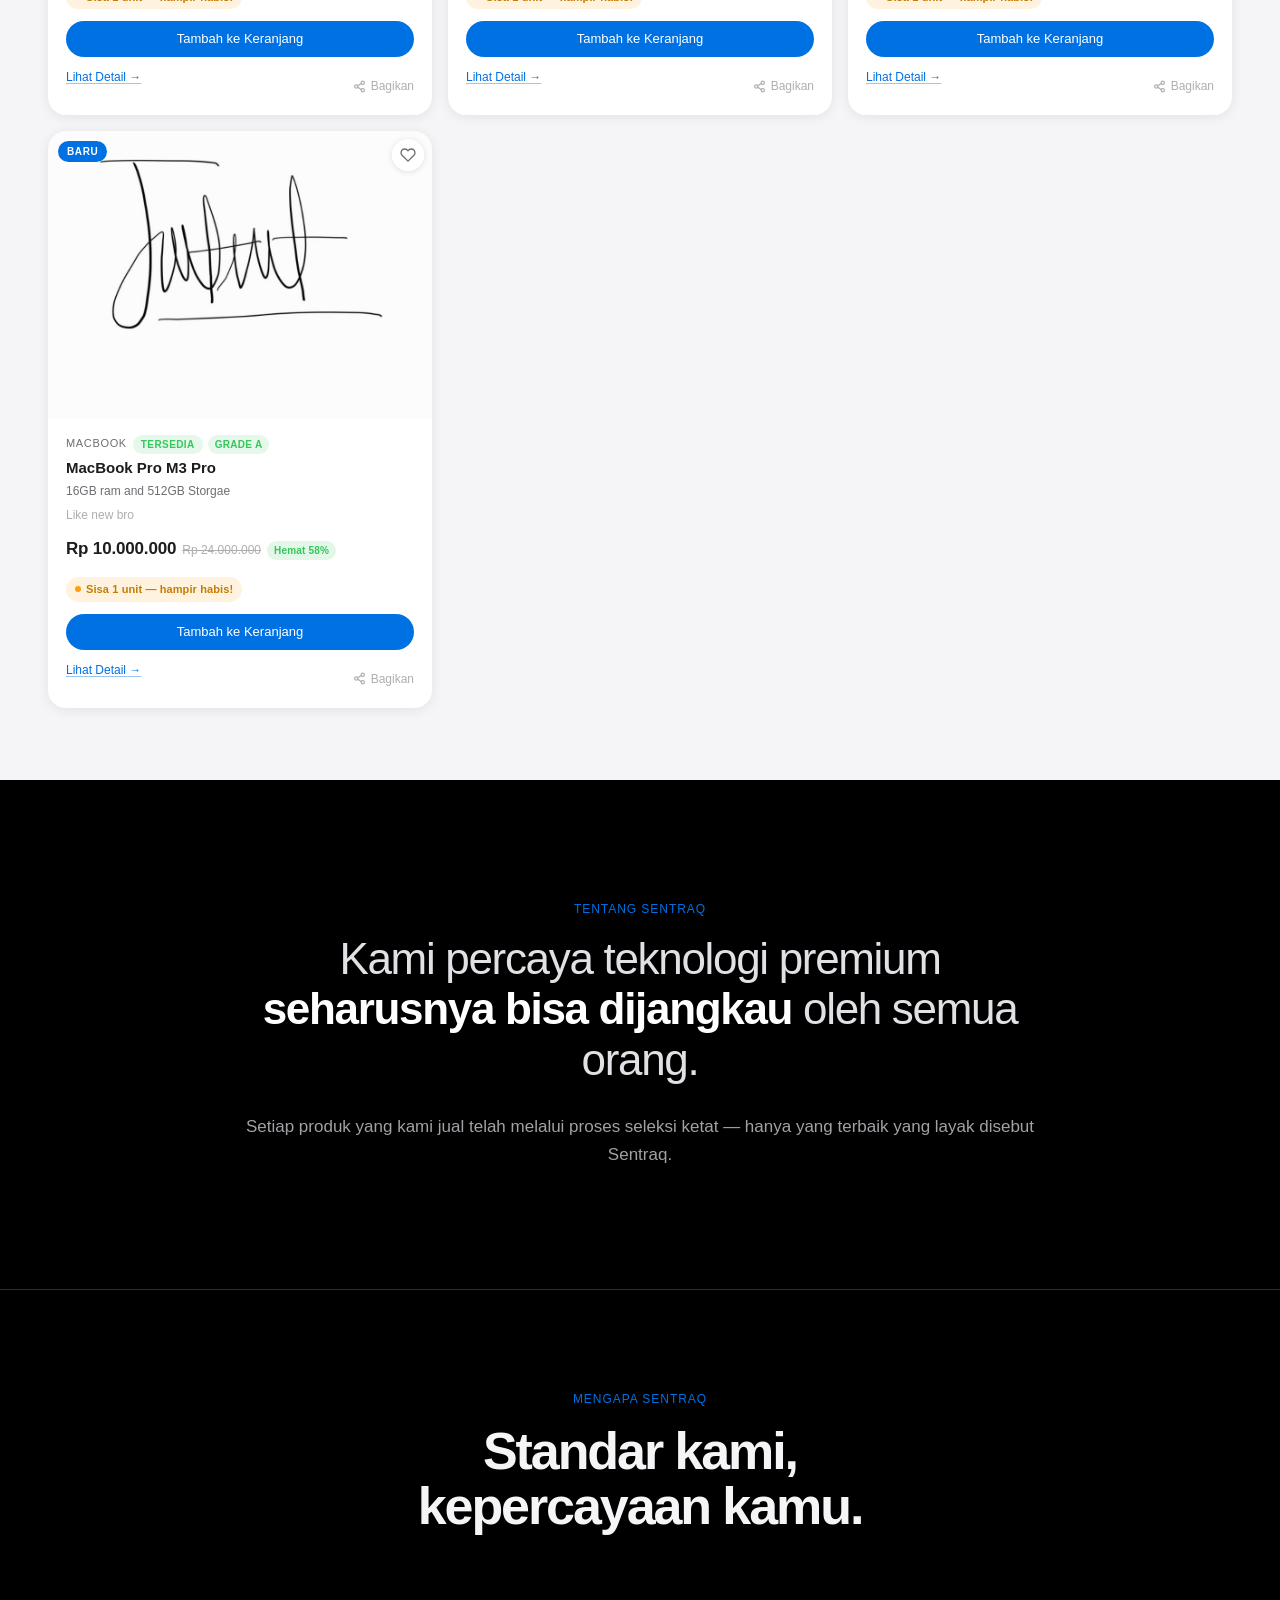
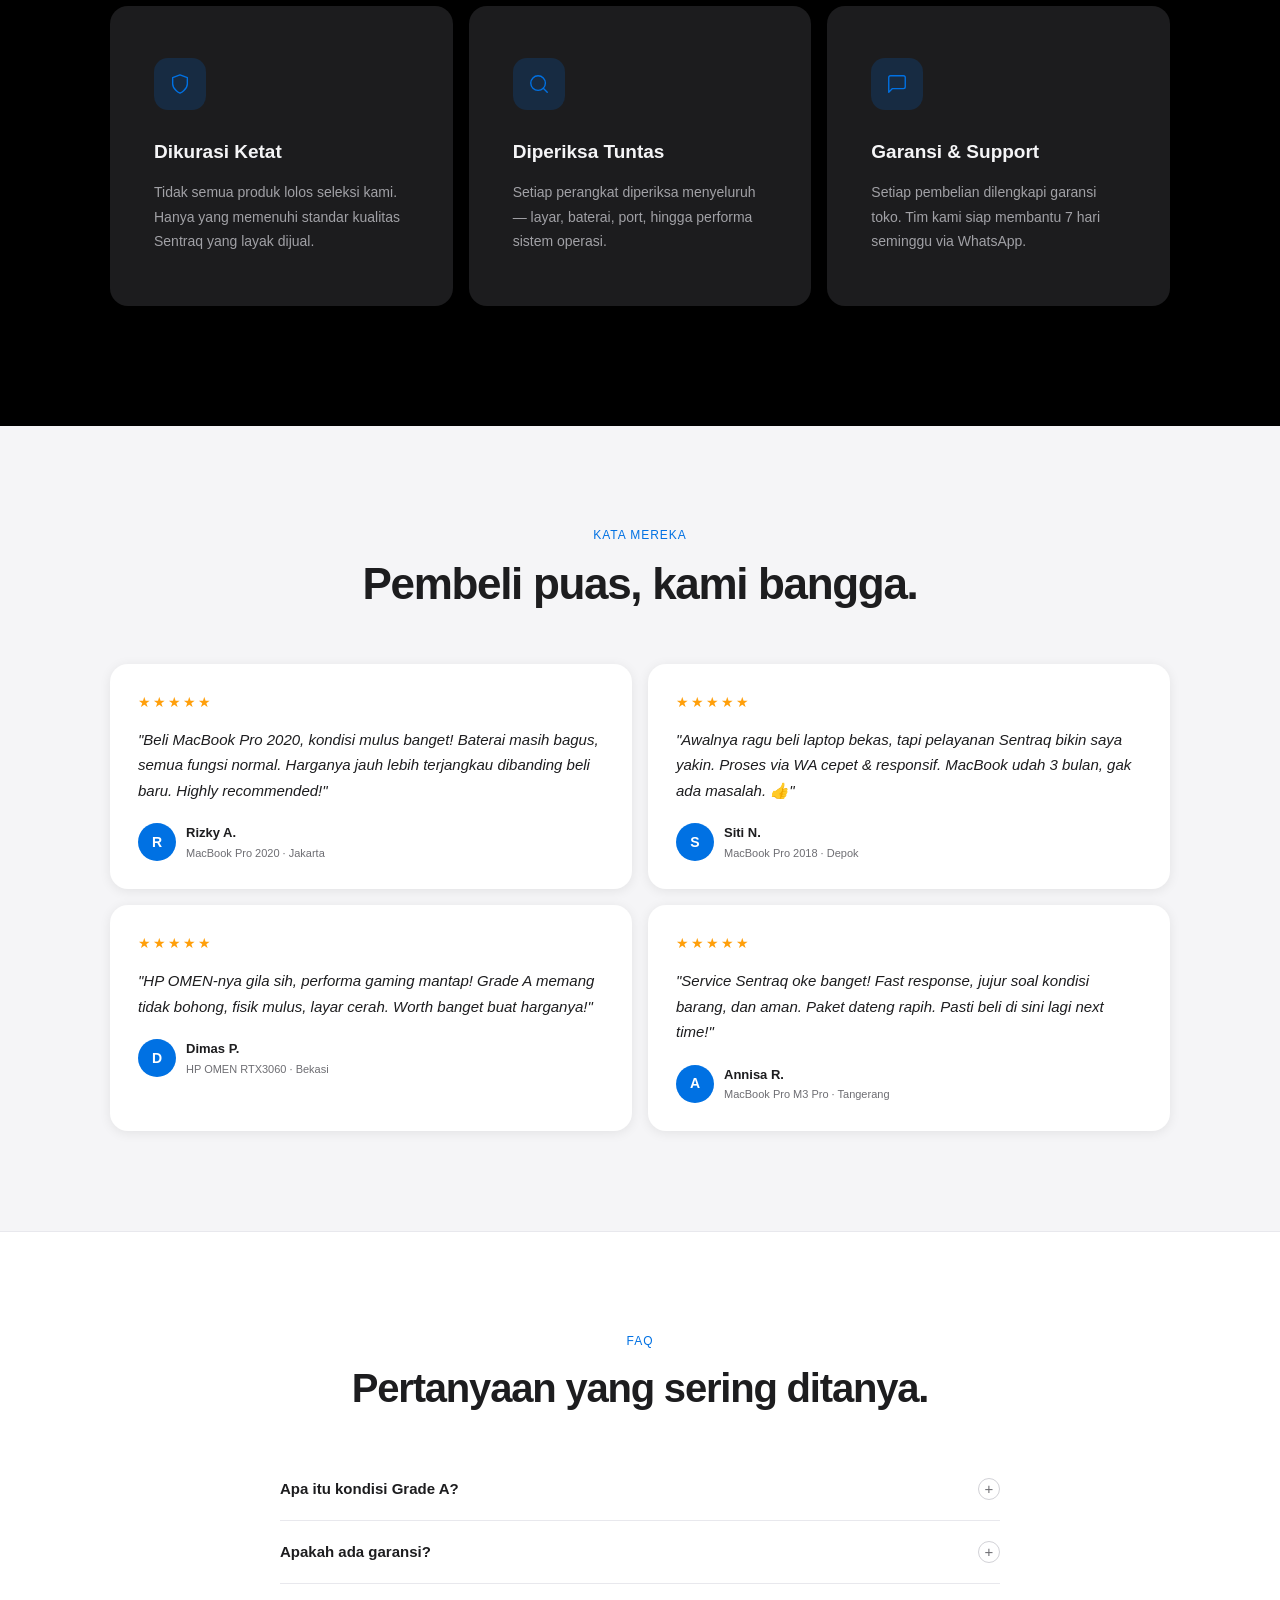
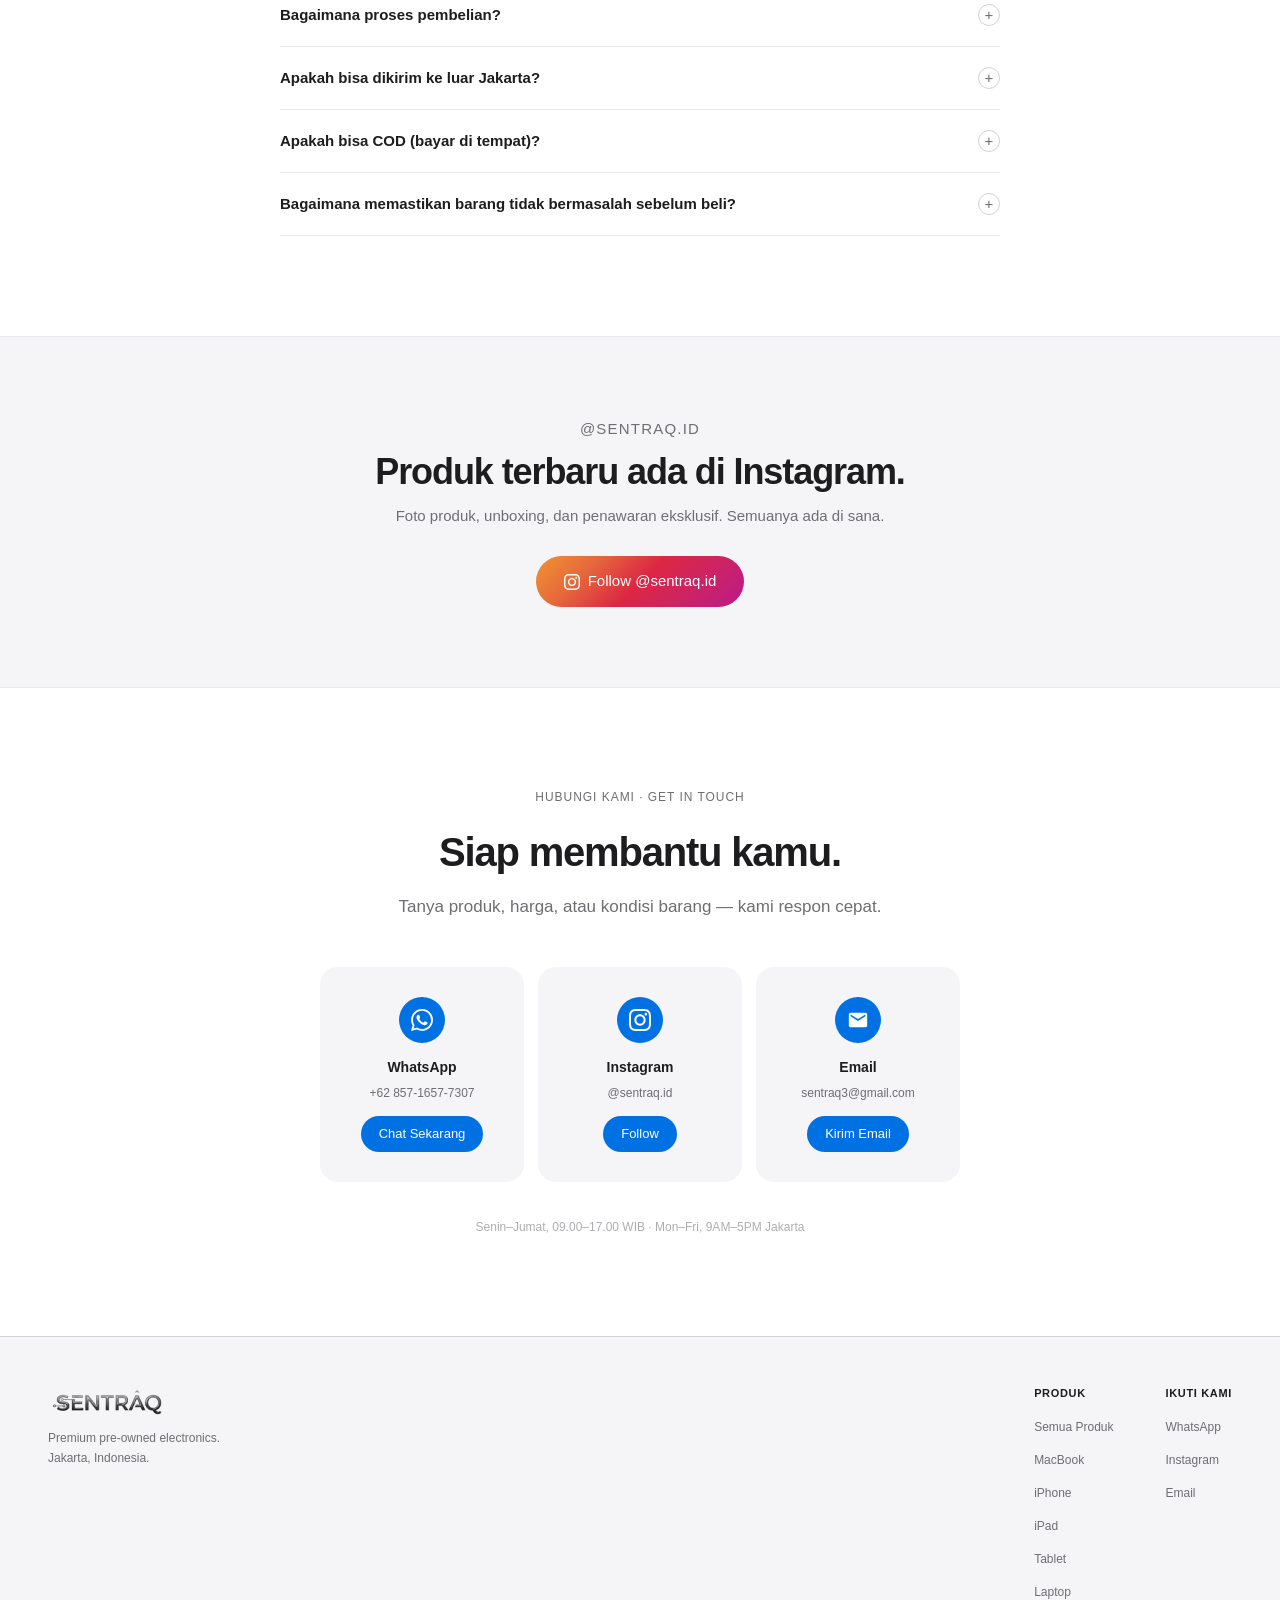
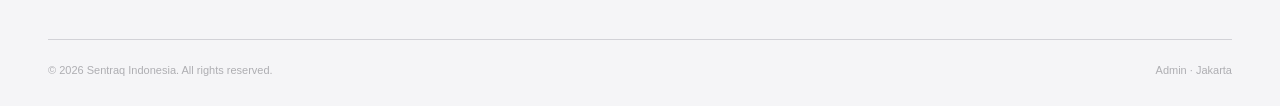
==== commit 13677479: "feat: sederhanakan checkout jadi langsung ke pembayaran online (Midtrans) Hapus pilihan transfer man" ====
--- a/index.html
+++ b/index.html
@@ -608,45 +608,10 @@
         <div class="checkout-section-label">Metode Pembayaran</div>
         <div class="checkout-payment-methods" id="checkout-payment-methods">
           <label class="payment-method-option">
-            <input type="radio" name="payment_method" value="Midtrans" checked>
+            <input type="radio" name="payment_method" value="Midtrans" checked hidden>
             <span class="payment-method-label">
               <span class="payment-method-name">Bayar Online</span>
               <span class="payment-method-detail">Kartu, VA Bank, GoPay, QRIS, dll (via Midtrans)</span>
-            </span>
-          </label>
-          <label class="payment-method-option">
-            <input type="radio" name="payment_method" value="Transfer BCA (1234567890 a.n. Sentraq)">
-            <span class="payment-method-label">
-              <span class="payment-method-name">Transfer BCA</span>
-              <span class="payment-method-detail">No Rek: 1234567890 a.n. Sentraq</span>
-            </span>
-          </label>
-          <label class="payment-method-option">
-            <input type="radio" name="payment_method" value="Transfer BRI (9876543210 a.n. Sentraq)">
-            <span class="payment-method-label">
-              <span class="payment-method-name">Transfer BRI</span>
-              <span class="payment-method-detail">No Rek: 9876543210 a.n. Sentraq</span>
-            </span>
-          </label>
-          <label class="payment-method-option">
-            <input type="radio" name="payment_method" value="GoPay (085716577307)">
-            <span class="payment-method-label">
-              <span class="payment-method-name">GoPay</span>
-              <span class="payment-method-detail">085716577307</span>
-            </span>
-          </label>
-          <label class="payment-method-option">
-            <input type="radio" name="payment_method" value="OVO (085716577307)">
-            <span class="payment-method-label">
-              <span class="payment-method-name">OVO</span>
-              <span class="payment-method-detail">085716577307</span>
-            </span>
-          </label>
-          <label class="payment-method-option">
-            <input type="radio" name="payment_method" value="DANA (085716577307)">
-            <span class="payment-method-label">
-              <span class="payment-method-name">DANA</span>
-              <span class="payment-method-detail">085716577307</span>
             </span>
           </label>
         </div>
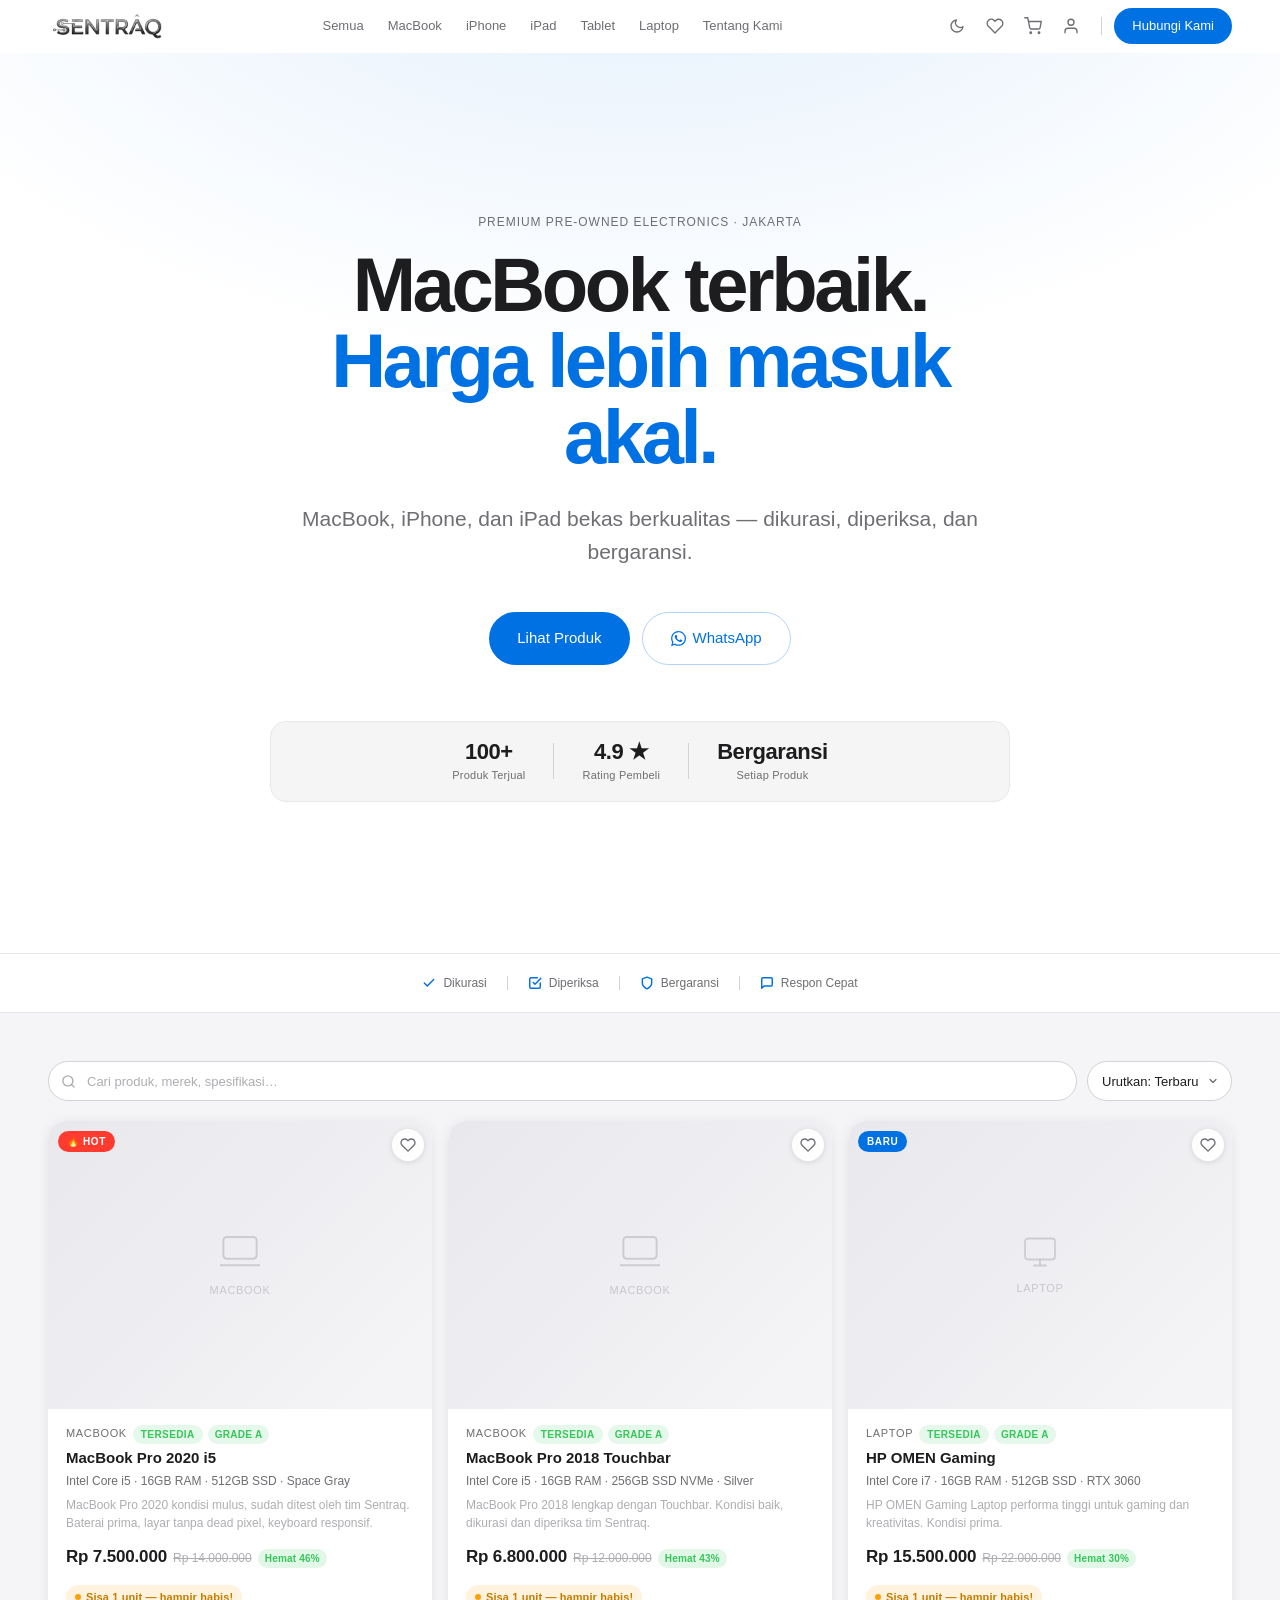
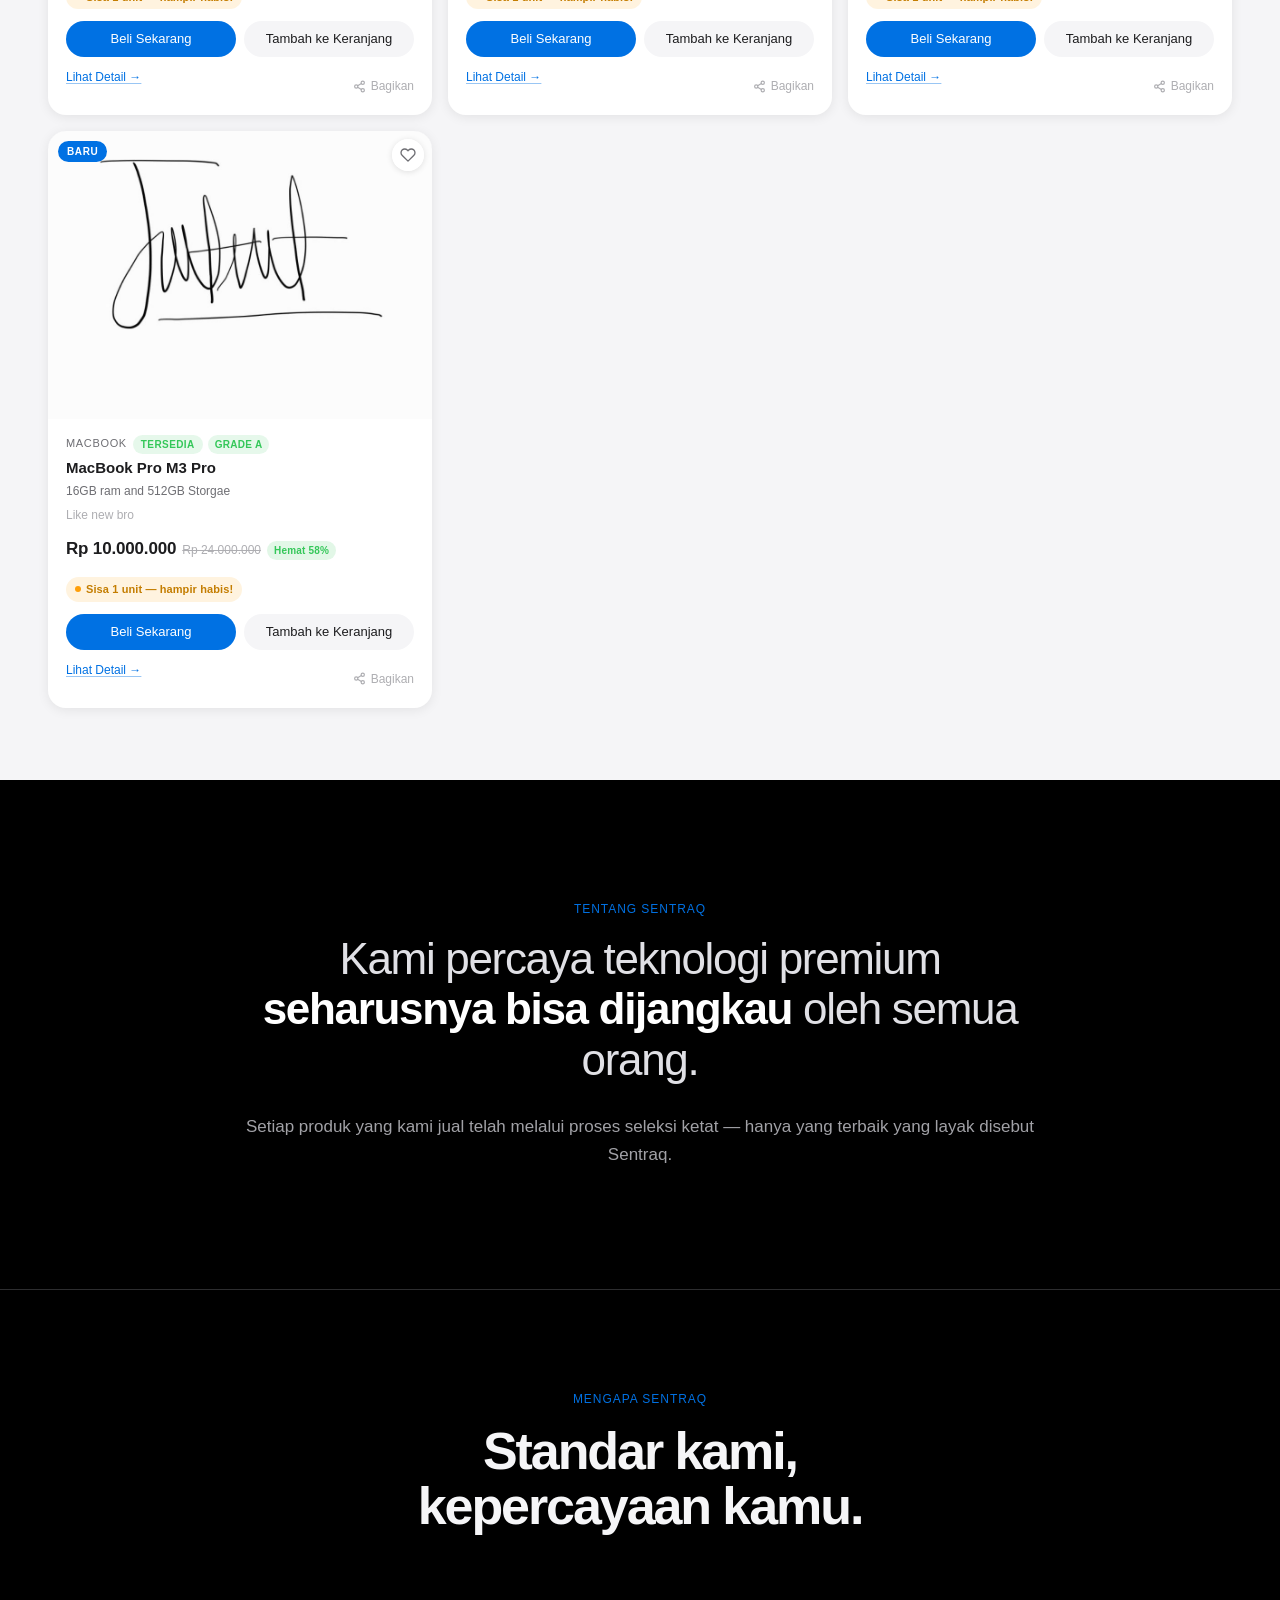
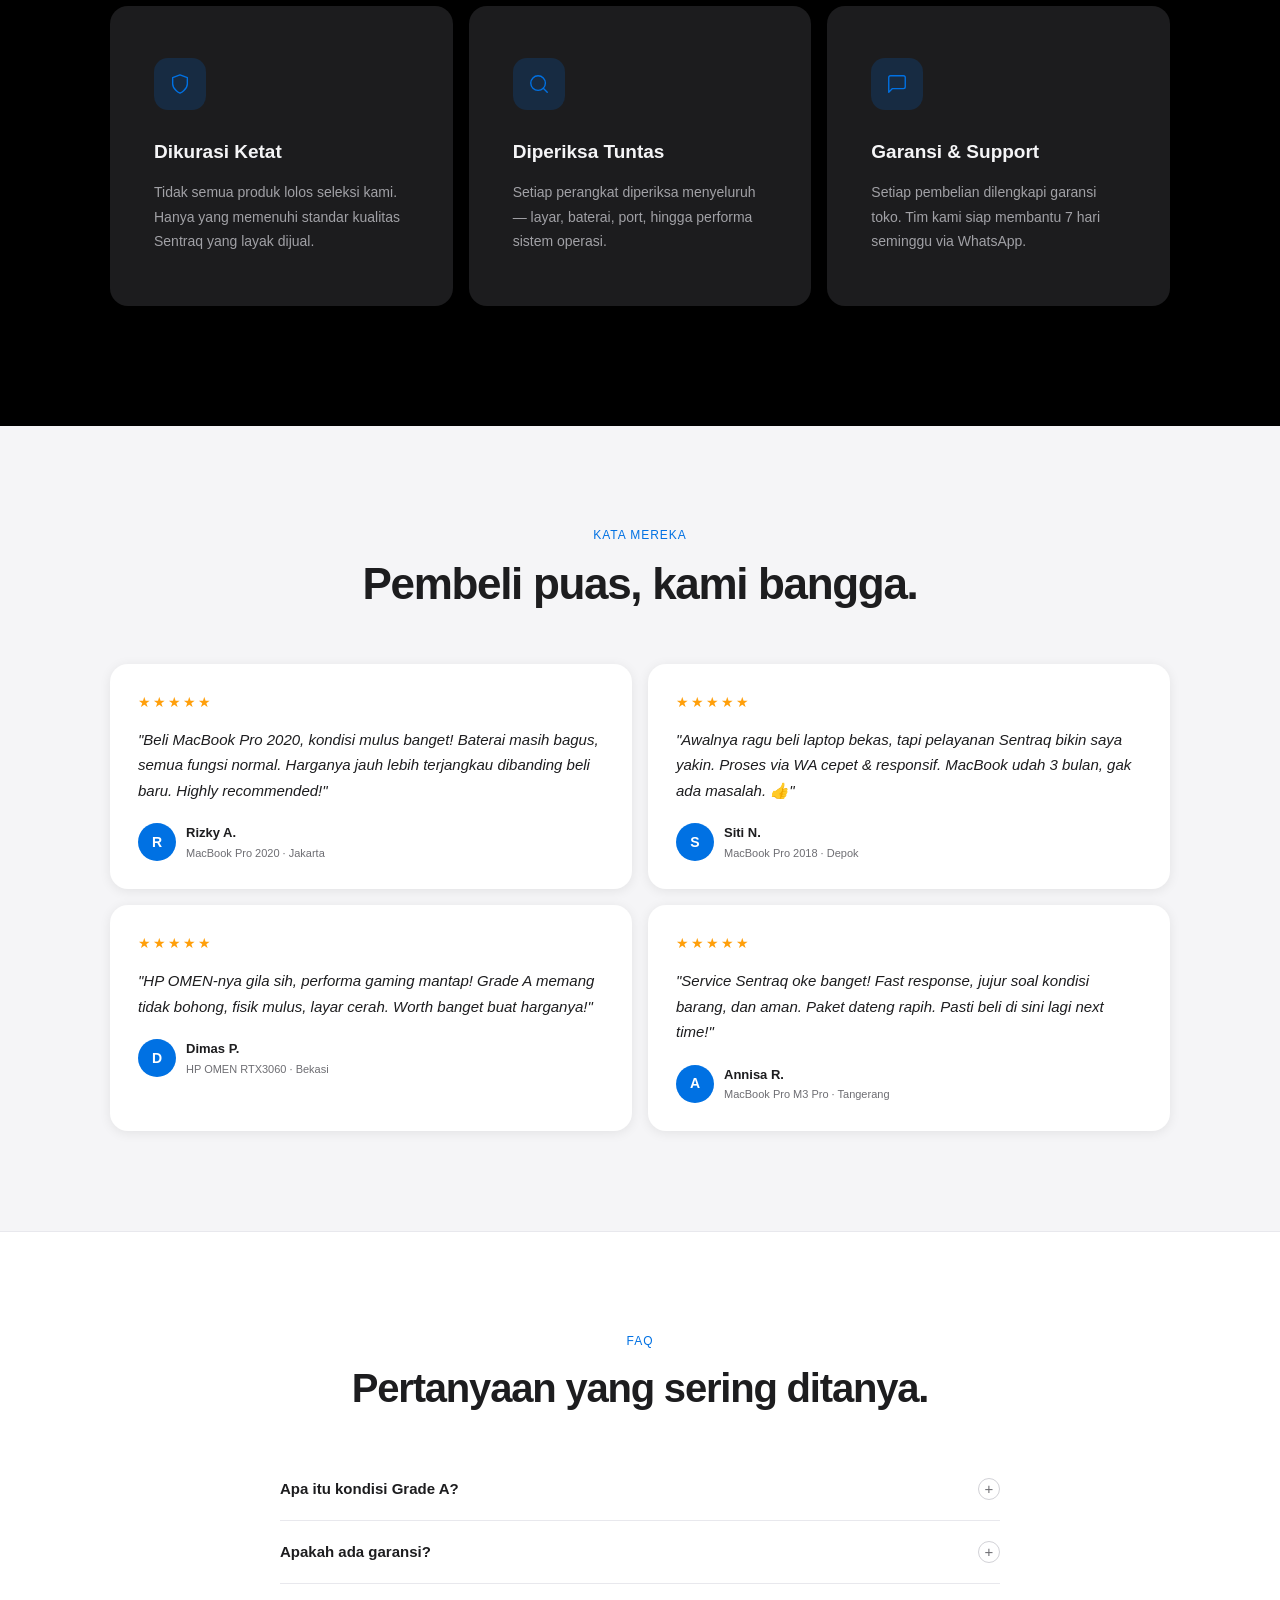
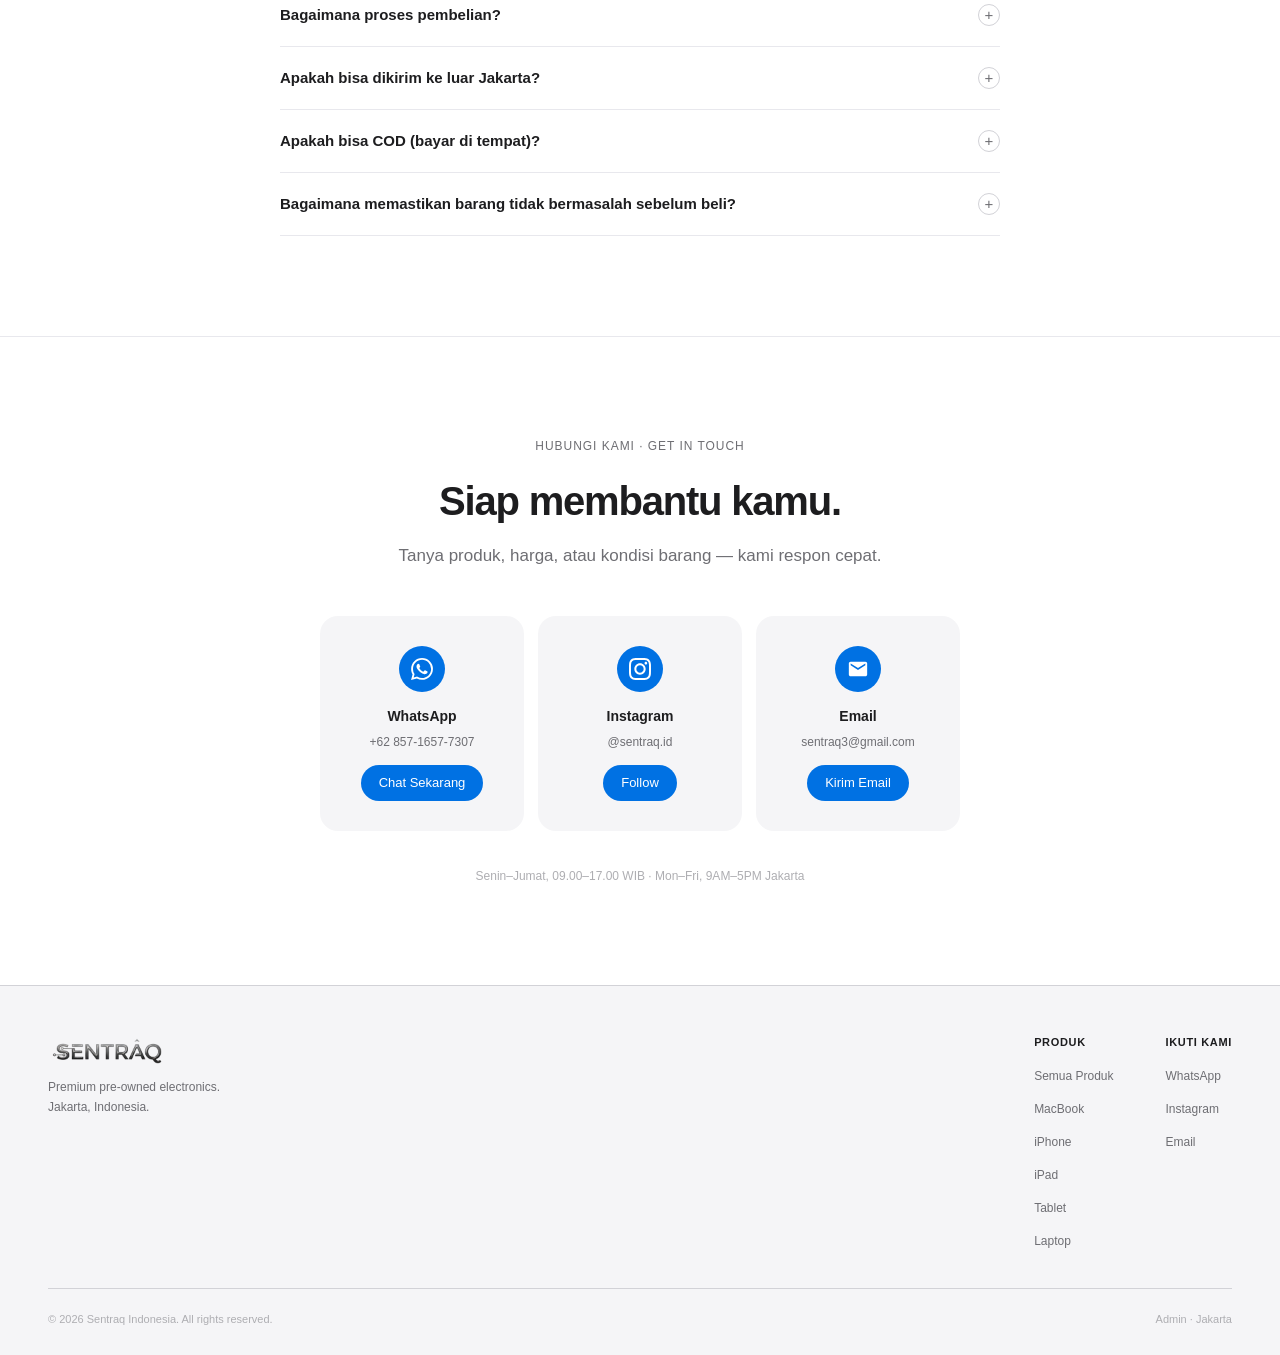
==== commit 92fc71d2: "fix: hapus section promo Instagram di halaman utama Co-Authored-By: Claude Sonnet 5 <noreply@anthrop" ====
--- a/index.html
+++ b/index.html
@@ -365,19 +365,6 @@
       </div>
     </section>
 
-    <!-- INSTAGRAM -->
-    <section class="instagram-section" aria-label="Instagram Sentraq">
-      <div class="instagram-inner reveal-up">
-<p class="eyebrow">@sentraq.id</p>
-        <h2>Produk terbaru ada di Instagram.</h2>
-        <p>Foto produk, unboxing, dan penawaran eksklusif. Semuanya ada di sana.</p>
-        <a href="https://instagram.com/sentraq.id" class="btn instagram-btn" target="_blank" rel="noopener noreferrer">
-          <svg width="16" height="16" viewBox="0 0 24 24" fill="currentColor" aria-hidden="true"><path d="M12 2.163c3.204 0 3.584.012 4.85.07 3.252.148 4.771 1.691 4.919 4.919.058 1.265.069 1.645.069 4.849 0 3.205-.012 3.584-.069 4.849-.149 3.225-1.664 4.771-4.919 4.919-1.266.058-1.644.07-4.85.07-3.204 0-3.584-.012-4.849-.07-3.26-.149-4.771-1.699-4.919-4.92-.058-1.265-.07-1.644-.07-4.849 0-3.204.013-3.583.07-4.849.149-3.227 1.664-4.771 4.919-4.919 1.266-.057 1.645-.069 4.849-.069zm0-2.163c-3.259 0-3.667.014-4.947.072-4.358.2-6.78 2.618-6.98 6.98-.059 1.281-.073 1.689-.073 4.948 0 3.259.014 3.668.072 4.948.2 4.358 2.618 6.78 6.98 6.98 1.281.058 1.689.072 4.948.072 3.259 0 3.668-.014 4.948-.072 4.354-.2 6.782-2.618 6.979-6.98.059-1.28.073-1.689.073-4.948 0-3.259-.014-3.667-.072-4.947-.196-4.354-2.617-6.78-6.979-6.98-1.281-.059-1.69-.073-4.949-.073zm0 5.838c-3.403 0-6.162 2.759-6.162 6.162s2.759 6.163 6.162 6.163 6.162-2.759 6.162-6.163c0-3.403-2.759-6.162-6.162-6.162zm0 10.162c-2.209 0-4-1.79-4-4 0-2.209 1.791-4 4-4s4 1.791 4 4c0 2.21-1.791 4-4 4zm6.406-11.845c-.796 0-1.441.645-1.441 1.44s.645 1.44 1.441 1.44c.795 0 1.439-.645 1.439-1.44s-.644-1.44-1.439-1.44z"/></svg>
-          Follow @sentraq.id
-        </a>
-      </div>
-    </section>
-
     <!-- CONTACT -->
     <section id="contact" class="contact" aria-labelledby="contact-heading">
       <div class="contact-inner">
@@ -519,6 +506,16 @@
     <div class="cart-items" id="wishlist-items"></div>
   </div>
 
+  <!-- MY ORDERS PANEL -->
+  <div class="wishlist-popup" id="orders-panel" role="dialog" aria-modal="true" aria-label="Pesanan saya">
+    <div class="wishlist-popup-arrow" aria-hidden="true"></div>
+    <div class="cart-popup-header">
+      <span class="cart-popup-title">Pesanan Saya</span>
+      <button class="cart-close" id="orders-close" aria-label="Tutup pesanan saya">&times;</button>
+    </div>
+    <div class="cart-items" id="orders-items"></div>
+  </div>
+
   <!-- AUTH MODAL -->
   <div class="auth-modal" id="auth-modal" role="dialog" aria-modal="true" aria-label="Masuk atau daftar">
     <div class="product-modal-overlay" id="auth-modal-overlay"></div>
@@ -572,6 +569,7 @@
           <div class="auth-avatar-big" id="auth-avatar-big">U</div>
           <p class="auth-username" id="auth-username">Pengguna</p>
           <p class="auth-useremail" id="auth-useremail"></p>
+          <button class="btn btn-secondary btn-full" id="my-orders-btn" style="margin-bottom:8px">Pesanan Saya</button>
           <button class="btn btn-secondary btn-full" id="logout-btn">Keluar</button>
         </div>
       </div>
--- a/assets/css/style.css
+++ b/assets/css/style.css
@@ -1740,6 +1740,12 @@
   gap: 8px; margin-top: 10px;
 }
 
+/* ===== CARD CTA ROW (Beli Sekarang + Tambah ke Keranjang) ===== */
+.card-cta-row {
+  display: flex; gap: 8px;
+}
+.card-cta-row .btn { flex: 1; min-width: 0; }
+
 /* ===== USER AVATAR (NAVBAR) ===== */
 .navbar-user-avatar {
   position: relative;
